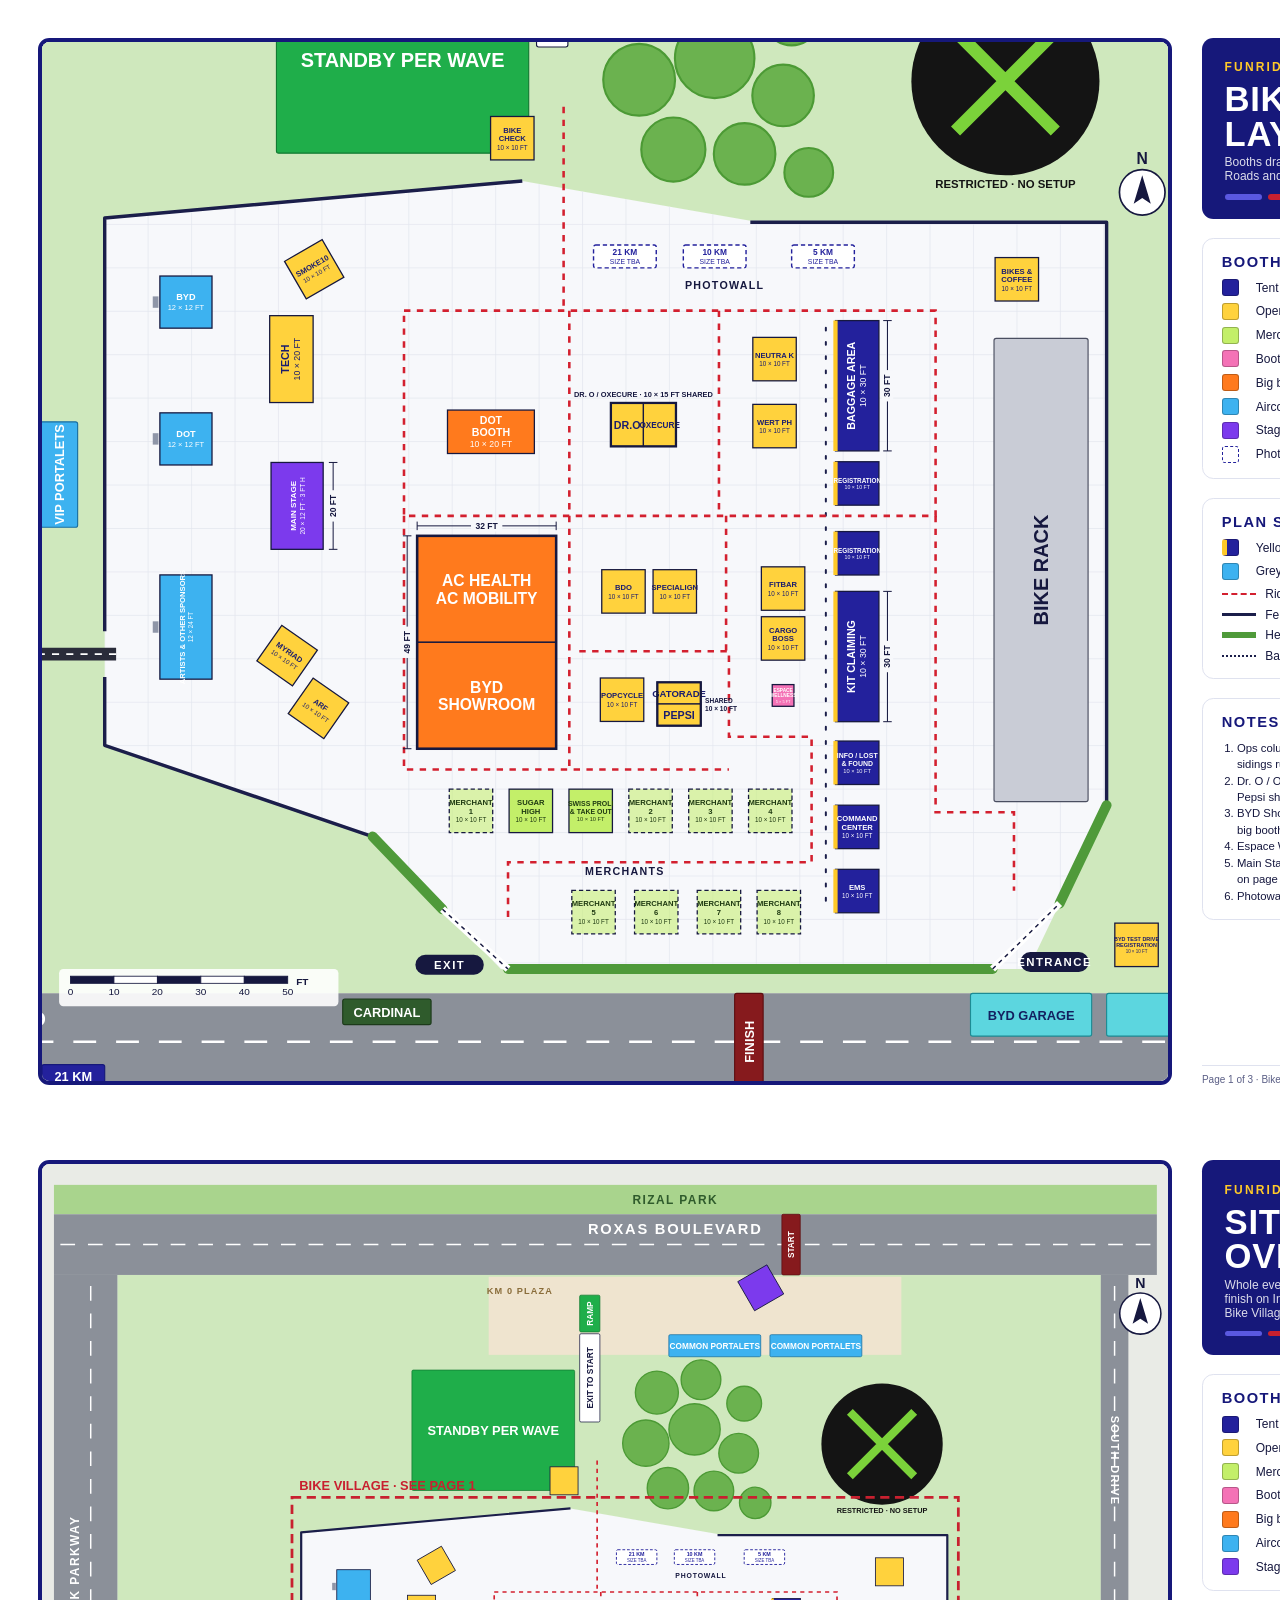
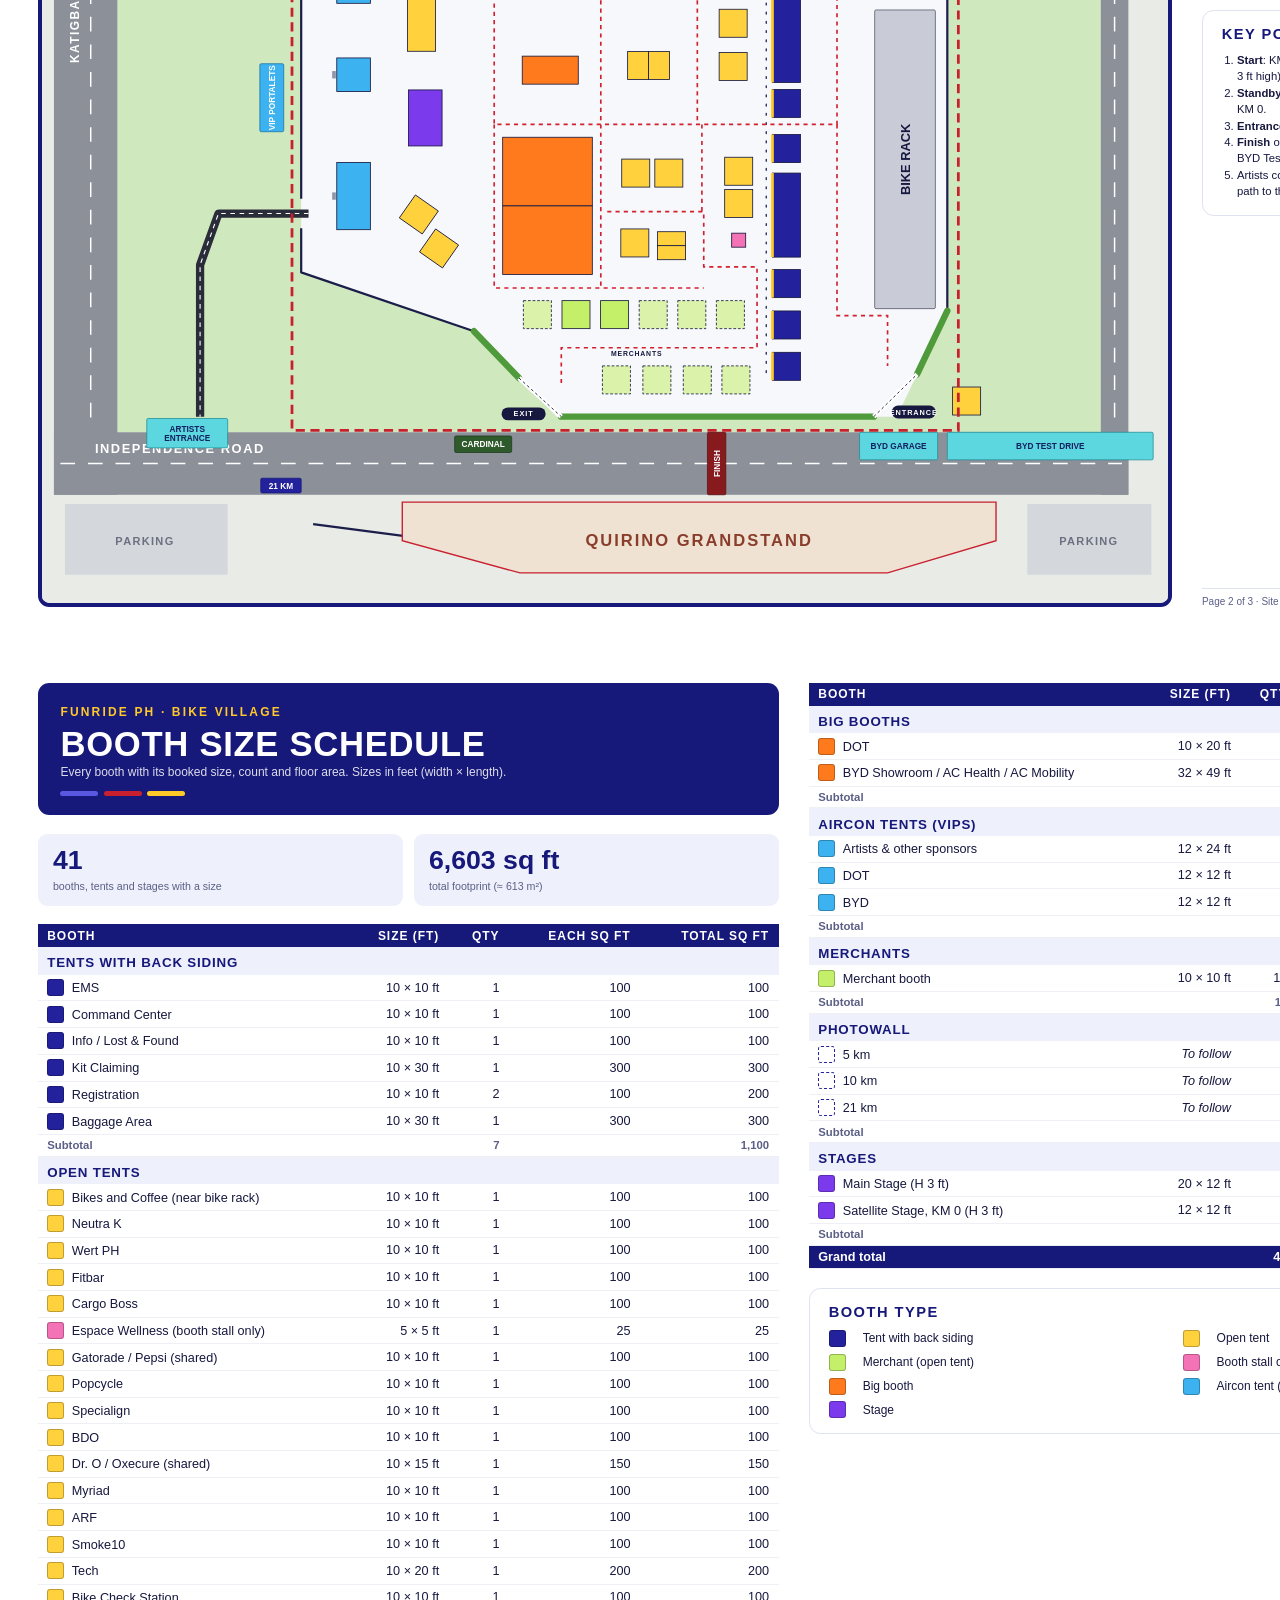
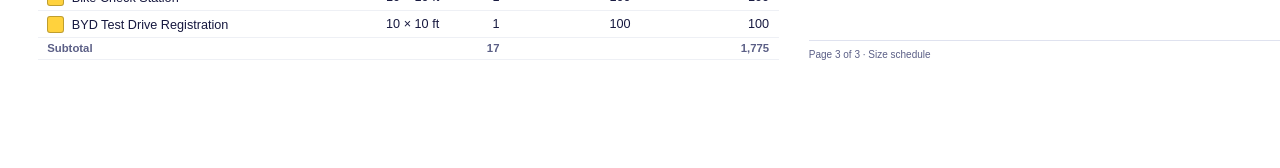
==== tools/layout-plan.html @ 86d76d49 "Bike Village 3D sim and layout plan with booth sizes" ====
<!doctype html><html><head><meta charset="utf-8"><title>FunRide Bike Village · Layout Plan</title>
<style>
@page{size:420mm 297mm;margin:0}
*{box-sizing:border-box}
html,body{margin:0;background:#fff;color:#16183f;font-family:'Segoe UI',Arial,sans-serif;-webkit-print-color-adjust:exact;print-color-adjust:exact}
.page{width:420mm;height:297mm;padding:10mm;display:grid;grid-template-columns:1fr 92mm;gap:8mm;page-break-after:always;overflow:hidden;position:relative}
.page:last-child{page-break-after:auto}
.plan{border:1.2mm solid #16187a;border-radius:3mm;overflow:hidden;background:#e9ebe6;display:flex}
.plan svg{width:100%;height:100%;display:block}
aside{display:flex;flex-direction:column;gap:5mm;min-height:0}
.title{background:#16187a;color:#fff;border-radius:3mm;padding:6mm 6mm 5mm}
.eyebrow{font:700 9pt 'Arial Narrow',sans-serif;letter-spacing:.18em;color:#ffc928;text-transform:uppercase}
h1{margin:2mm 0 1mm;font:700 26pt/1 'Arial Narrow','Bahnschrift',sans-serif;text-transform:uppercase;letter-spacing:.02em}
.title p{margin:0;font-size:9pt;opacity:.85}
.stripe{display:flex;gap:1.5mm;margin-top:3mm}.stripe i{height:1.4mm;width:10mm;border-radius:1mm}
.stripe i:nth-child(1){background:#5a58e0}.stripe i:nth-child(2){background:#c8202f}.stripe i:nth-child(3){background:#ffc928}
.box{border:.4mm solid #dfe2ef;border-radius:3mm;padding:4mm 5mm}
.box h2{margin:0 0 2.5mm;font:700 11pt 'Arial Narrow',sans-serif;letter-spacing:.1em;text-transform:uppercase;color:#16187a}
ul{list-style:none;margin:0;padding:0;display:grid;gap:1.8mm;font-size:9pt}
li{display:flex;align-items:center;gap:2.5mm}
.sw{display:inline-block;width:4.5mm;height:4.5mm;border-radius:.8mm;flex:none;border:.25mm solid rgba(0,0,0,.25);vertical-align:-1mm;margin-right:2mm}
.ln{display:inline-block;width:9mm;flex:none;border-top:.7mm dashed #d3202f}
.notes{font-size:8.5pt;line-height:1.45;margin:0;padding-left:4mm}
.notes li{display:list-item}
.foot{margin-top:auto;font-size:7.5pt;color:#5b5f86;border-top:.3mm solid #dfe2ef;padding-top:2mm;display:flex;justify-content:space-between}
table{width:100%;border-collapse:collapse;font-size:9.5pt}
th,td{padding:1.15mm 2.5mm;text-align:left}
thead th{background:#16187a;color:#fff;font:700 9pt 'Arial Narrow',sans-serif;letter-spacing:.08em;text-transform:uppercase}
tr.grp th{background:#eef0fb;color:#16187a;font:700 10pt 'Arial Narrow',sans-serif;letter-spacing:.06em;text-transform:uppercase;padding-top:2.2mm}
tr.sub td{border-top:.3mm solid #c5c9de;font-weight:600;color:#5b5f86;font-size:8.5pt}
td{border-bottom:.2mm solid #eef0f5}
.n{text-align:right;font-variant-numeric:tabular-nums;white-space:nowrap}
tfoot td{background:#16187a;color:#fff;font-weight:700}
.sched{grid-template-columns:1fr 1fr;align-content:start}
.sched .col{display:flex;flex-direction:column;gap:5mm;min-height:0}
.kpis{display:grid;grid-template-columns:1fr 1fr;gap:3mm}
.kpi{background:#eef0fb;border-radius:2.5mm;padding:3mm 4mm}.kpi b{display:block;font:700 20pt 'Arial Narrow',sans-serif;color:#16187a}.kpi span{font-size:8pt;color:#5b5f86}
</style></head><body>

<section class="page">
  <div class="plan"><svg viewBox="318 296 790 646" xmlns="http://www.w3.org/2000/svg" preserveAspectRatio="xMidYMid meet">
<rect x="-400" y="-400" width="2200" height="1900" fill="#e9ebe6" />
<rect x="93" y="0" width="1200" height="32" fill="#a9d48d" />
<rect x="162" y="98" width="1070" height="824" fill="#cfe8bd" />
<rect x="93" y="32" width="1200" height="66" fill="#8b9099" />
<rect x="93" y="98" width="69" height="892" fill="#8b9099" />
<rect x="1232" y="98" width="30" height="892" fill="#8b9099" />
<rect x="93" y="922" width="1169" height="68" fill="#8b9099" />
<rect x="105" y="1000" width="177" height="77" fill="#d4d8dd" />
<rect x="1152" y="1000" width="135" height="77" fill="#d4d8dd" />
<rect x="566" y="100" width="449" height="85" fill="#efe4cf" />
<line x1="100" y1="65" x2="1290" y2="65" stroke="#ffffff" stroke-width="1.6" stroke-dasharray="16 14"/>
<line x1="133" y1="110" x2="133" y2="915" stroke="#ffffff" stroke-width="1.6" stroke-dasharray="16 14"/>
<line x1="1247" y1="110" x2="1247" y2="915" stroke="#ffffff" stroke-width="1.6" stroke-dasharray="16 14"/>
<line x1="100" y1="956" x2="1255" y2="956" stroke="#ffffff" stroke-width="1.6" stroke-dasharray="16 14"/>
<polygon points="362,378 655,352 815,380 1065,380 1065,790 1010,905 640,905 550,812 362,748" fill="#f7f8fb"/>
<clipPath id="vclip"><polygon points="362,378 655,352 815,380 1065,380 1065,790 1010,905 640,905 550,812 362,748"/></clipPath><g clip-path="url(#vclip)" stroke="#e3e6ef" stroke-width=".5">
<line x1="362" y1="340" x2="362" y2="910"/>
<line x1="392.48" y1="340" x2="392.48" y2="910"/>
<line x1="422.96000000000004" y1="340" x2="422.96000000000004" y2="910"/>
<line x1="453.44000000000005" y1="340" x2="453.44000000000005" y2="910"/>
<line x1="483.9200000000001" y1="340" x2="483.9200000000001" y2="910"/>
<line x1="514.4000000000001" y1="340" x2="514.4000000000001" y2="910"/>
<line x1="544.8800000000001" y1="340" x2="544.8800000000001" y2="910"/>
<line x1="575.3600000000001" y1="340" x2="575.3600000000001" y2="910"/>
<line x1="605.8400000000001" y1="340" x2="605.8400000000001" y2="910"/>
<line x1="636.3200000000002" y1="340" x2="636.3200000000002" y2="910"/>
<line x1="666.8000000000002" y1="340" x2="666.8000000000002" y2="910"/>
<line x1="697.2800000000002" y1="340" x2="697.2800000000002" y2="910"/>
<line x1="727.7600000000002" y1="340" x2="727.7600000000002" y2="910"/>
<line x1="758.2400000000002" y1="340" x2="758.2400000000002" y2="910"/>
<line x1="788.7200000000003" y1="340" x2="788.7200000000003" y2="910"/>
<line x1="819.2000000000003" y1="340" x2="819.2000000000003" y2="910"/>
<line x1="849.6800000000003" y1="340" x2="849.6800000000003" y2="910"/>
<line x1="880.1600000000003" y1="340" x2="880.1600000000003" y2="910"/>
<line x1="910.6400000000003" y1="340" x2="910.6400000000003" y2="910"/>
<line x1="941.1200000000003" y1="340" x2="941.1200000000003" y2="910"/>
<line x1="971.6000000000004" y1="340" x2="971.6000000000004" y2="910"/>
<line x1="1002.0800000000004" y1="340" x2="1002.0800000000004" y2="910"/>
<line x1="1032.5600000000004" y1="340" x2="1032.5600000000004" y2="910"/>
<line x1="1063.0400000000004" y1="340" x2="1063.0400000000004" y2="910"/>
<line x1="355" y1="352" x2="1070" y2="352"/>
<line x1="355" y1="382.48" x2="1070" y2="382.48"/>
<line x1="355" y1="412.96000000000004" x2="1070" y2="412.96000000000004"/>
<line x1="355" y1="443.44000000000005" x2="1070" y2="443.44000000000005"/>
<line x1="355" y1="473.9200000000001" x2="1070" y2="473.9200000000001"/>
<line x1="355" y1="504.4000000000001" x2="1070" y2="504.4000000000001"/>
<line x1="355" y1="534.8800000000001" x2="1070" y2="534.8800000000001"/>
<line x1="355" y1="565.3600000000001" x2="1070" y2="565.3600000000001"/>
<line x1="355" y1="595.8400000000001" x2="1070" y2="595.8400000000001"/>
<line x1="355" y1="626.3200000000002" x2="1070" y2="626.3200000000002"/>
<line x1="355" y1="656.8000000000002" x2="1070" y2="656.8000000000002"/>
<line x1="355" y1="687.2800000000002" x2="1070" y2="687.2800000000002"/>
<line x1="355" y1="717.7600000000002" x2="1070" y2="717.7600000000002"/>
<line x1="355" y1="748.2400000000002" x2="1070" y2="748.2400000000002"/>
<line x1="355" y1="778.7200000000003" x2="1070" y2="778.7200000000003"/>
<line x1="355" y1="809.2000000000003" x2="1070" y2="809.2000000000003"/>
<line x1="355" y1="839.6800000000003" x2="1070" y2="839.6800000000003"/>
<line x1="355" y1="870.1600000000003" x2="1070" y2="870.1600000000003"/>
<line x1="355" y1="900.6400000000003" x2="1070" y2="900.6400000000003"/>
</g>
<polyline points="655,352 362,378 362,668" fill="none" stroke="#1b1e4a" stroke-width="2.4" stroke-linejoin="round"/>
<polyline points="362,700 362,748 550,812" fill="none" stroke="#1b1e4a" stroke-width="2.4" stroke-linejoin="round"/>
<polyline points="815,381 1065,381 1065,790" fill="none" stroke="#1b1e4a" stroke-width="2.4" stroke-linejoin="round"/>
<polyline points="375,1022 628,1055" fill="none" stroke="#1b1e4a" stroke-width="2.4" stroke-linejoin="round"/>
<polyline points="550,812 599,863" fill="none" stroke="#4f9a3a" stroke-width="7" stroke-linecap="round"/>
<polyline points="645,905 985,905" fill="none" stroke="#4f9a3a" stroke-width="7" stroke-linecap="round"/>
<polyline points="1065,790 1032,859" fill="none" stroke="#4f9a3a" stroke-width="7" stroke-linecap="round"/>
<line x1="868" y1="455" x2="868" y2="865" stroke="#1b1e4a" stroke-width="1.4" stroke-dasharray="2 8" stroke-linecap="round"/>
<polyline points="684,300 684,443" fill="none" stroke="#d3202f" stroke-width="1.8" stroke-dasharray="4.5 4.5"/>
<polyline points="572,443 945,443 945,587 572,587 572,443" fill="none" stroke="#d3202f" stroke-width="1.8" stroke-dasharray="4.5 4.5"/>
<polyline points="688,443 688,765" fill="none" stroke="#d3202f" stroke-width="1.8" stroke-dasharray="4.5 4.5"/>
<polyline points="793,443 793,587" fill="none" stroke="#d3202f" stroke-width="1.8" stroke-dasharray="4.5 4.5"/>
<polyline points="572,587 572,765 800,765" fill="none" stroke="#d3202f" stroke-width="1.8" stroke-dasharray="4.5 4.5"/>
<polyline points="798,587 798,682" fill="none" stroke="#d3202f" stroke-width="1.8" stroke-dasharray="4.5 4.5"/>
<polyline points="695,682 800,682 800,742 858,742 858,830 645,830 645,870" fill="none" stroke="#d3202f" stroke-width="1.8" stroke-dasharray="4.5 4.5"/>
<polyline points="945,587 945,795 1000,795 1000,850" fill="none" stroke="#d3202f" stroke-width="1.8" stroke-dasharray="4.5 4.5"/>
<polyline points="370,684 272,684 252,740 252,905" fill="none" stroke="#2a2c3a" stroke-width="9" stroke-linejoin="round"/>
<polyline points="370,684 272,684 252,740 252,905" fill="none" stroke="#fff" stroke-width="1.2" stroke-dasharray="5 5"/>
<polygon points="472,998 1118,998 1118,1040 1000,1075 600,1075 472,1040" fill="#efe2d2" stroke="#c8202f" stroke-width="1.5"/>
<circle cx="749" cy="226" r="23.400000000000002" fill="#6bb24f" stroke="#4c9a35" stroke-width="1.5"/>
<circle cx="797" cy="212" r="21.6" fill="#6bb24f" stroke="#4c9a35" stroke-width="1.5"/>
<circle cx="844" cy="238" r="18.900000000000002" fill="#6bb24f" stroke="#4c9a35" stroke-width="1.5"/>
<circle cx="737" cy="281" r="25.2" fill="#6bb24f" stroke="#4c9a35" stroke-width="1.5"/>
<circle cx="790" cy="266" r="27.900000000000002" fill="#6bb24f" stroke="#4c9a35" stroke-width="1.5"/>
<circle cx="838" cy="292" r="21.6" fill="#6bb24f" stroke="#4c9a35" stroke-width="1.5"/>
<circle cx="761" cy="330" r="22.5" fill="#6bb24f" stroke="#4c9a35" stroke-width="1.5"/>
<circle cx="811" cy="333" r="21.6" fill="#6bb24f" stroke="#4c9a35" stroke-width="1.5"/>
<circle cx="856" cy="346" r="17.1" fill="#6bb24f" stroke="#4c9a35" stroke-width="1.5"/>
<text x="769" y="16"  fill="#2f5b2c" font-family="'Arial Narrow','Bahnschrift',Arial,sans-serif" font-weight="700" font-size="13" letter-spacing="1.56" text-anchor="middle" dominant-baseline="central">RIZAL PARK</text>
<text x="769" y="48"  fill="#ffffff" font-family="'Arial Narrow','Bahnschrift',Arial,sans-serif" font-weight="700" font-size="16" letter-spacing="1.92" text-anchor="middle" dominant-baseline="central">ROXAS BOULEVARD</text>
<text x="116" y="440" transform="rotate(-90 116 440)" fill="#ffffff" font-family="'Arial Narrow','Bahnschrift',Arial,sans-serif" font-weight="700" font-size="13" letter-spacing="1.56" text-anchor="middle" dominant-baseline="central">KATIGBAK PARKWAY</text>
<text x="1247" y="300" transform="rotate(90 1247 300)" fill="#ffffff" font-family="'Arial Narrow','Bahnschrift',Arial,sans-serif" font-weight="700" font-size="12" letter-spacing="1.44" text-anchor="middle" dominant-baseline="central">SOUTH DRIVE</text>
<text x="230" y="940"  fill="#ffffff" font-family="'Arial Narrow','Bahnschrift',Arial,sans-serif" font-weight="700" font-size="14" letter-spacing="1.68" text-anchor="middle" dominant-baseline="central">INDEPENDENCE ROAD</text>
<text x="600" y="115"  fill="#8a6d3b" font-family="'Arial Narrow','Bahnschrift',Arial,sans-serif" font-weight="700" font-size="10" letter-spacing="1.2" text-anchor="middle" dominant-baseline="central">KM 0 PLAZA</text>
<text x="795" y="1040"  fill="#8a3d2b" font-family="'Arial Narrow','Bahnschrift',Arial,sans-serif" font-weight="700" font-size="18" letter-spacing="2.16" text-anchor="middle" dominant-baseline="central">QUIRINO GRANDSTAND</text>
<text x="192" y="1040"  fill="#6b7080" font-family="'Arial Narrow','Bahnschrift',Arial,sans-serif" font-weight="700" font-size="12" letter-spacing="1.44" text-anchor="middle" dominant-baseline="central">PARKING</text>
<text x="1219" y="1040"  fill="#6b7080" font-family="'Arial Narrow','Bahnschrift',Arial,sans-serif" font-weight="700" font-size="12" letter-spacing="1.44" text-anchor="middle" dominant-baseline="central">PARKING</text>
<text x="797" y="425"  fill="#16183f" font-family="'Arial Narrow','Bahnschrift',Arial,sans-serif" font-weight="700" font-size="7.5" letter-spacing="0.8999999999999999" text-anchor="middle" dominant-baseline="central">PHOTOWALL</text>
<text x="727" y="836"  fill="#16183f" font-family="'Arial Narrow','Bahnschrift',Arial,sans-serif" font-weight="700" font-size="7.5" letter-spacing="0.8999999999999999" text-anchor="middle" dominant-baseline="central">MERCHANTS</text>
<g><rect x="482.5" y="201.5" width="177" height="131" rx="1.5" fill="#1fae4a" stroke="#127a32" stroke-width="0.8" /><text fill="#fff" text-anchor="middle" dominant-baseline="central" font-family="'Arial Narrow','Bahnschrift',Arial,sans-serif"><tspan x="571" y="267.00" font-size="14.00" font-weight="700">STANDBY PER WAVE</tspan></text></g>
<g><rect x="665" y="162" width="22" height="96" rx="1.5" fill="#ffffff" stroke="#16183f" stroke-width="0.8" /><text transform="rotate(-90 676 210)" fill="#16183f" text-anchor="middle" dominant-baseline="central" font-family="'Arial Narrow','Bahnschrift',Arial,sans-serif"><tspan x="676" y="210.00" font-size="9.00" font-weight="700">EXIT TO START</tspan></text></g>
<g><rect x="665" y="120" width="22" height="40" rx="1.5" fill="#1fae4a" stroke="#127a32" stroke-width="0.8" /><text transform="rotate(-90 676 140)" fill="#fff" text-anchor="middle" dominant-baseline="central" font-family="'Arial Narrow','Bahnschrift',Arial,sans-serif"><tspan x="676" y="140.00" font-size="9.00" font-weight="700">RAMP</tspan></text></g>
<g><rect x="986" y="462.5" width="66" height="325" rx="1.5" fill="#c9ccd6" stroke="#4a4e60" stroke-width="0.8" /><text transform="rotate(-90 1019 625)" fill="#16183f" text-anchor="middle" dominant-baseline="central" font-family="'Arial Narrow','Bahnschrift',Arial,sans-serif"><tspan x="1019" y="625.00" font-size="14.00" font-weight="700">BIKE RACK</tspan></text></g>
<g><rect x="705" y="397" width="44" height="16" rx="1.5" fill="#ffffff" stroke="#23219c" stroke-width="1" stroke-dasharray="3 2"/><text fill="#23219c" text-anchor="middle" dominant-baseline="central" font-family="'Arial Narrow','Bahnschrift',Arial,sans-serif"><tspan x="727" y="401.72" font-size="5.86" font-weight="700">21 KM</tspan><tspan x="727" y="408.28" font-size="4.80" font-weight="400">SIZE TBA</tspan></text></g>
<g><rect x="768" y="397" width="44" height="16" rx="1.5" fill="#ffffff" stroke="#23219c" stroke-width="1" stroke-dasharray="3 2"/><text fill="#23219c" text-anchor="middle" dominant-baseline="central" font-family="'Arial Narrow','Bahnschrift',Arial,sans-serif"><tspan x="790" y="401.72" font-size="5.86" font-weight="700">10 KM</tspan><tspan x="790" y="408.28" font-size="4.80" font-weight="400">SIZE TBA</tspan></text></g>
<g><rect x="844" y="397" width="44" height="16" rx="1.5" fill="#ffffff" stroke="#23219c" stroke-width="1" stroke-dasharray="3 2"/><text fill="#23219c" text-anchor="middle" dominant-baseline="central" font-family="'Arial Narrow','Bahnschrift',Arial,sans-serif"><tspan x="866" y="401.72" font-size="5.86" font-weight="700">5 KM</tspan><tspan x="866" y="408.28" font-size="4.80" font-weight="400">SIZE TBA</tspan></text></g>
<g><rect x="317" y="521" width="26" height="74" rx="1.5" fill="#3db2f0" stroke="#1b6fa0" stroke-width="0.8" /><text transform="rotate(-90 330 558)" fill="#fff" text-anchor="middle" dominant-baseline="central" font-family="'Arial Narrow','Bahnschrift',Arial,sans-serif"><tspan x="330" y="558.00" font-size="9.00" font-weight="700">VIP PORTALETS</tspan></text></g>
<g><rect x="762" y="163" width="100" height="24" rx="1.5" fill="#3db2f0" stroke="#1b6fa0" stroke-width="0.8" /><text fill="#fff" text-anchor="middle" dominant-baseline="central" font-family="'Arial Narrow','Bahnschrift',Arial,sans-serif"><tspan x="812" y="175.00" font-size="9.00" font-weight="700">COMMON PORTALETS</tspan></text></g>
<g><rect x="872" y="163" width="100" height="24" rx="1.5" fill="#3db2f0" stroke="#1b6fa0" stroke-width="0.8" /><text fill="#fff" text-anchor="middle" dominant-baseline="central" font-family="'Arial Narrow','Bahnschrift',Arial,sans-serif"><tspan x="922" y="175.00" font-size="9.00" font-weight="700">COMMON PORTALETS</tspan></text></g>
<g><rect x="1065" y="922" width="224" height="30" rx="1.5" fill="#5cd6df" stroke="#1d8b94" stroke-width="0.8" /><text fill="#132060" text-anchor="middle" dominant-baseline="central" font-family="'Arial Narrow','Bahnschrift',Arial,sans-serif"><tspan x="1177" y="937.00" font-size="9.00" font-weight="700">BYD TEST DRIVE</tspan></text></g>
<g><rect x="969.5" y="922" width="85" height="30" rx="1.5" fill="#5cd6df" stroke="#1d8b94" stroke-width="0.8" /><text fill="#132060" text-anchor="middle" dominant-baseline="central" font-family="'Arial Narrow','Bahnschrift',Arial,sans-serif"><tspan x="1012" y="937.00" font-size="9.00" font-weight="700">BYD GARAGE</tspan></text></g>
<g><rect x="194" y="907" width="88" height="32" rx="1.5" fill="#5cd6df" stroke="#1d8b94" stroke-width="0.8" /><text fill="#132060" text-anchor="middle" dominant-baseline="central" font-family="'Arial Narrow','Bahnschrift',Arial,sans-serif"><tspan x="238" y="917.96" font-size="9.00" font-weight="700">ARTISTS</tspan><tspan x="238" y="928.04" font-size="9.00" font-weight="700">ENTRANCE</tspan></text></g>
<g><rect x="529" y="926" width="62" height="18" rx="1.5" fill="#2f5b2c" stroke="#1c3a1a" stroke-width="0.8" /><text fill="#fff" text-anchor="middle" dominant-baseline="central" font-family="'Arial Narrow','Bahnschrift',Arial,sans-serif"><tspan x="560" y="935.00" font-size="9.00" font-weight="700">CARDINAL</tspan></text></g>
<g><rect x="318" y="972" width="44" height="16" rx="1.5" fill="#23219c" stroke="#16187a" stroke-width="0.8" /><text fill="#fff" text-anchor="middle" dominant-baseline="central" font-family="'Arial Narrow','Bahnschrift',Arial,sans-serif"><tspan x="340" y="980.00" font-size="9.00" font-weight="700">21 KM</tspan></text></g>
<g><rect x="885" y="32" width="20" height="66" rx="1.5" fill="#861a1d" stroke="#5c0f12" stroke-width="0.8" /><text transform="rotate(-90 895 65)" fill="#fff" text-anchor="middle" dominant-baseline="central" font-family="'Arial Narrow','Bahnschrift',Arial,sans-serif"><tspan x="895" y="65.00" font-size="9.00" font-weight="700">START</tspan></text></g>
<g><rect x="804" y="922" width="20" height="68" rx="1.5" fill="#861a1d" stroke="#5c0f12" stroke-width="0.8" /><text transform="rotate(-90 814 956)" fill="#fff" text-anchor="middle" dominant-baseline="central" font-family="'Arial Narrow','Bahnschrift',Arial,sans-serif"><tspan x="814" y="956.00" font-size="9.00" font-weight="700">FINISH</tspan></text></g>
<circle cx="994" cy="282" r="66" fill="#141414"/><path d="M959 247L1029 317M1029 247L959 317" stroke="#7bd23a" stroke-width="9"/>
<text x="994" y="357" text-anchor="middle" font-family="'Arial Narrow','Bahnschrift',Arial,sans-serif" font-weight="700" font-size="8" fill="#141414">RESTRICTED · NO SETUP</text>
<line x1="985" y1="905" x2="1032" y2="859" stroke="#ffffff" stroke-width="5"/><line x1="985" y1="905" x2="1032" y2="859" stroke="#16183f" stroke-width="1" stroke-dasharray="3 3"/>
<g transform="translate(1028.5 900)"><rect x="-24" y="-7" width="48" height="14" rx="7" fill="#16183f"/><text text-anchor="middle" dominant-baseline="central" font-family="'Arial Narrow','Bahnschrift',Arial,sans-serif" font-weight="700" font-size="8" fill="#fff" letter-spacing="1">ENTRANCE</text></g>
<line x1="599" y1="863" x2="645" y2="905" stroke="#ffffff" stroke-width="5"/><line x1="599" y1="863" x2="645" y2="905" stroke="#16183f" stroke-width="1" stroke-dasharray="3 3"/>
<g transform="translate(604 902)"><rect x="-24" y="-7" width="48" height="14" rx="7" fill="#16183f"/><text text-anchor="middle" dominant-baseline="central" font-family="'Arial Narrow','Bahnschrift',Arial,sans-serif" font-weight="700" font-size="8" fill="#fff" letter-spacing="1">EXIT</text></g>
<g><rect x="478.712" y="549.52" width="36.576" height="60.96" fill="#7c3aed" stroke="#16183f" stroke-width=".9"/><text transform="rotate(-90 497 580)" fill="#ffffff" text-anchor="middle" dominant-baseline="central" font-family="'Arial Narrow','Bahnschrift',Arial,sans-serif"><tspan x="497" y="576.84" font-size="5.65" font-weight="700">MAIN STAGE</tspan><tspan x="497" y="583.16" font-size="4.63" font-weight="400">20 × 12 FT · 3 FT H</tspan></text></g>
<g transform="rotate(-30 862 112)"><rect x="843.712" y="93.712" width="36.576" height="36.576" fill="#7c3aed" stroke="#16183f" stroke-width=".9"/><text fill="#ffffff" text-anchor="middle" dominant-baseline="central" font-family="'Arial Narrow','Bahnschrift',Arial,sans-serif"><tspan x="862" y="108.21" font-size="3.39" font-weight="700">SATELLITE</tspan><tspan x="862" y="112.00" font-size="3.39" font-weight="700">STAGE</tspan><tspan x="862" y="115.79" font-size="2.78" font-weight="400">12 × 12 FT · 3 FT H</tspan></text></g>
<g><rect x="477.76" y="446.52" width="30.48" height="60.96" fill="#ffd23d" stroke="#16183f" stroke-width=".9"/><text transform="rotate(-90 493 477)" fill="#1b1d6e" text-anchor="middle" dominant-baseline="central" font-family="'Arial Narrow','Bahnschrift',Arial,sans-serif"><tspan x="493" y="472.80" font-size="7.50" font-weight="700">TECH</tspan><tspan x="493" y="481.20" font-size="6.15" font-weight="400">10 × 20 FT</tspan></text></g>
<g transform="rotate(-30 509 414)"><rect x="493.76" y="398.76" width="30.48" height="30.48" fill="#ffd23d" stroke="#16183f" stroke-width=".9"/><text fill="#1b1d6e" text-anchor="middle" dominant-baseline="central" font-family="'Arial Narrow','Bahnschrift',Arial,sans-serif"><tspan x="509" y="411.00" font-size="5.36" font-weight="700">SMOKE10</tspan><tspan x="509" y="417.00" font-size="4.40" font-weight="400">10 × 10 FT</tspan></text></g>
<g><rect x="717.1700000000001" y="507.76" width="22.86" height="30.48" fill="#ffd23d" stroke="#16183f" stroke-width=".9"/><text fill="#1b1d6e" text-anchor="middle" dominant-baseline="central" font-family="'Arial Narrow','Bahnschrift',Arial,sans-serif"><tspan x="728.6" y="523.00" font-size="7.50" font-weight="700">DR.O</tspan></text></g>
<g><rect x="739.97" y="507.76" width="22.86" height="30.48" fill="#ffd23d" stroke="#16183f" stroke-width=".9"/><text fill="#1b1d6e" text-anchor="middle" dominant-baseline="central" font-family="'Arial Narrow','Bahnschrift',Arial,sans-serif"><tspan x="751.4" y="523.00" font-size="5.75" font-weight="700">OXECURE</tspan></text></g>
<g><rect x="816.76" y="461.76" width="30.48" height="30.48" fill="#ffd23d" stroke="#16183f" stroke-width=".9"/><text fill="#1b1d6e" text-anchor="middle" dominant-baseline="central" font-family="'Arial Narrow','Bahnschrift',Arial,sans-serif"><tspan x="832" y="474.00" font-size="5.36" font-weight="700">NEUTRA K</tspan><tspan x="832" y="480.00" font-size="4.40" font-weight="400">10 × 10 FT</tspan></text></g>
<g><rect x="816.76" y="508.76" width="30.48" height="30.48" fill="#ffd23d" stroke="#16183f" stroke-width=".9"/><text fill="#1b1d6e" text-anchor="middle" dominant-baseline="central" font-family="'Arial Narrow','Bahnschrift',Arial,sans-serif"><tspan x="832" y="521.00" font-size="5.36" font-weight="700">WERT PH</tspan><tspan x="832" y="527.00" font-size="4.40" font-weight="400">10 × 10 FT</tspan></text></g>
<g><rect x="710.76" y="624.76" width="30.48" height="30.48" fill="#ffd23d" stroke="#16183f" stroke-width=".9"/><text fill="#1b1d6e" text-anchor="middle" dominant-baseline="central" font-family="'Arial Narrow','Bahnschrift',Arial,sans-serif"><tspan x="726" y="637.00" font-size="5.36" font-weight="700">BDO</tspan><tspan x="726" y="643.00" font-size="4.40" font-weight="400">10 × 10 FT</tspan></text></g>
<g><rect x="746.76" y="624.76" width="30.48" height="30.48" fill="#ffd23d" stroke="#16183f" stroke-width=".9"/><text fill="#1b1d6e" text-anchor="middle" dominant-baseline="central" font-family="'Arial Narrow','Bahnschrift',Arial,sans-serif"><tspan x="762" y="637.00" font-size="5.36" font-weight="700">SPECIALIGN</tspan><tspan x="762" y="643.00" font-size="4.40" font-weight="400">10 × 10 FT</tspan></text></g>
<g><rect x="822.76" y="622.76" width="30.48" height="30.48" fill="#ffd23d" stroke="#16183f" stroke-width=".9"/><text fill="#1b1d6e" text-anchor="middle" dominant-baseline="central" font-family="'Arial Narrow','Bahnschrift',Arial,sans-serif"><tspan x="838" y="635.00" font-size="5.36" font-weight="700">FITBAR</tspan><tspan x="838" y="641.00" font-size="4.40" font-weight="400">10 × 10 FT</tspan></text></g>
<g><rect x="822.76" y="657.76" width="30.48" height="30.48" fill="#ffd23d" stroke="#16183f" stroke-width=".9"/><text fill="#1b1d6e" text-anchor="middle" dominant-baseline="central" font-family="'Arial Narrow','Bahnschrift',Arial,sans-serif"><tspan x="838" y="666.99" font-size="5.36" font-weight="700">CARGO</tspan><tspan x="838" y="673.00" font-size="5.36" font-weight="700">BOSS</tspan><tspan x="838" y="679.01" font-size="4.40" font-weight="400">10 × 10 FT</tspan></text></g>
<g><rect x="709.76" y="700.76" width="30.48" height="30.48" fill="#ffd23d" stroke="#16183f" stroke-width=".9"/><text fill="#1b1d6e" text-anchor="middle" dominant-baseline="central" font-family="'Arial Narrow','Bahnschrift',Arial,sans-serif"><tspan x="725" y="713.00" font-size="5.36" font-weight="700">POPCYCLE</tspan><tspan x="725" y="719.00" font-size="4.40" font-weight="400">10 × 10 FT</tspan></text></g>
<g><rect x="749.76" y="703.78" width="30.48" height="15.24" fill="#ffd23d" stroke="#16183f" stroke-width=".9"/><text fill="#1b1d6e" text-anchor="middle" dominant-baseline="central" font-family="'Arial Narrow','Bahnschrift',Arial,sans-serif"><tspan x="765" y="711.40" font-size="6.71" font-weight="700">GATORADE</tspan></text></g>
<g><rect x="749.76" y="718.98" width="30.48" height="15.24" fill="#ffd23d" stroke="#16183f" stroke-width=".9"/><text fill="#1b1d6e" text-anchor="middle" dominant-baseline="central" font-family="'Arial Narrow','Bahnschrift',Arial,sans-serif"><tspan x="765" y="726.60" font-size="7.50" font-weight="700">PEPSI</tspan></text></g>
<g><rect x="830.38" y="705.38" width="15.24" height="15.24" fill="#f472b6" stroke="#16183f" stroke-width=".9"/><text fill="#ffffff" text-anchor="middle" dominant-baseline="central" font-family="'Arial Narrow','Bahnschrift',Arial,sans-serif"><tspan x="838" y="709.24" font-size="3.35" font-weight="700">ESPACE</tspan><tspan x="838" y="713.00" font-size="3.35" font-weight="700">WELLNESS</tspan><tspan x="838" y="716.76" font-size="2.75" font-weight="400">5 × 5 FT</tspan></text></g>
<g><rect x="400.712" y="418.712" width="36.576" height="36.576" fill="#3db2f0" stroke="#16183f" stroke-width=".9"/><rect x="395.712" y="433" width="4" height="8" fill="#8f96a8"/><text fill="#ffffff" text-anchor="middle" dominant-baseline="central" font-family="'Arial Narrow','Bahnschrift',Arial,sans-serif"><tspan x="419" y="433.40" font-size="6.44" font-weight="700">BYD</tspan><tspan x="419" y="440.60" font-size="5.28" font-weight="400">12 × 12 FT</tspan></text></g>
<g><rect x="400.712" y="514.712" width="36.576" height="36.576" fill="#3db2f0" stroke="#16183f" stroke-width=".9"/><rect x="395.712" y="529" width="4" height="8" fill="#8f96a8"/><text fill="#ffffff" text-anchor="middle" dominant-baseline="central" font-family="'Arial Narrow','Bahnschrift',Arial,sans-serif"><tspan x="419" y="529.40" font-size="6.44" font-weight="700">DOT</tspan><tspan x="419" y="536.60" font-size="5.28" font-weight="400">12 × 12 FT</tspan></text></g>
<g><rect x="400.712" y="628.424" width="36.576" height="73.152" fill="#3db2f0" stroke="#16183f" stroke-width=".9"/><rect x="395.712" y="661" width="4" height="8" fill="#8f96a8"/><text transform="rotate(-90 419 665)" fill="#ffffff" text-anchor="middle" dominant-baseline="central" font-family="'Arial Narrow','Bahnschrift',Arial,sans-serif"><tspan x="419" y="662.00" font-size="5.36" font-weight="700">ARTISTS &amp; OTHER SPONSORS</tspan><tspan x="419" y="668.00" font-size="4.40" font-weight="400">12 × 24 FT</tspan></text></g>
<g><rect x="602.52" y="512.76" width="60.96" height="30.48" fill="#ff7a1d" stroke="#16183f" stroke-width=".9"/><text fill="#ffffff" text-anchor="middle" dominant-baseline="central" font-family="'Arial Narrow','Bahnschrift',Arial,sans-serif"><tspan x="633" y="519.67" font-size="7.44" font-weight="700">DOT</tspan><tspan x="633" y="528.00" font-size="7.44" font-weight="700">BOOTH</tspan><tspan x="633" y="536.33" font-size="6.10" font-weight="400">10 × 20 FT</tspan></text></g>
<g><rect x="581.232" y="601.0120000000001" width="97.536" height="74.676" fill="#ff7a1d" stroke="#16183f" stroke-width=".9"/><text fill="#ffffff" text-anchor="middle" dominant-baseline="central" font-family="'Arial Narrow','Bahnschrift',Arial,sans-serif"><tspan x="630" y="632.19" font-size="11.00" font-weight="700">AC HEALTH</tspan><tspan x="630" y="644.51" font-size="11.00" font-weight="700">AC MOBILITY</tspan></text></g>
<g><rect x="581.232" y="675.712" width="97.536" height="74.676" fill="#ff7a1d" stroke="#16183f" stroke-width=".9"/><text fill="#ffffff" text-anchor="middle" dominant-baseline="central" font-family="'Arial Narrow','Bahnschrift',Arial,sans-serif"><tspan x="630" y="706.89" font-size="11.00" font-weight="700">BYD</tspan><tspan x="630" y="719.21" font-size="11.00" font-weight="700">SHOWROOM</tspan></text></g>
<g><rect x="1070.76" y="872.76" width="30.48" height="30.48" fill="#ffd23d" stroke="#16183f" stroke-width=".9"/><text fill="#1b1d6e" text-anchor="middle" dominant-baseline="central" font-family="'Arial Narrow','Bahnschrift',Arial,sans-serif"><tspan x="1086" y="883.71" font-size="3.83" font-weight="700">BYD TEST DRIVE</tspan><tspan x="1086" y="888.00" font-size="3.83" font-weight="700">REGISTRATION</tspan><tspan x="1086" y="892.29" font-size="3.14" font-weight="400">10 × 10 FT</tspan></text></g>
<g><rect x="874.76" y="449.98" width="30.48" height="91.44" fill="#23219c" stroke="#16183f" stroke-width=".9"/><line x1="874.76" y1="449.98" x2="874.76" y2="541.4200000000001" stroke="#ffc928" stroke-width="3"/><text transform="rotate(-90 890 495.7)" fill="#ffffff" text-anchor="middle" dominant-baseline="central" font-family="'Arial Narrow','Bahnschrift',Arial,sans-serif"><tspan x="890" y="491.50" font-size="7.50" font-weight="700">BAGGAGE AREA</tspan><tspan x="890" y="499.90" font-size="6.15" font-weight="400">10 × 30 FT</tspan></text></g>
<g><rect x="874.76" y="549.01" width="30.48" height="30.48" fill="#23219c" stroke="#16183f" stroke-width=".9"/><line x1="874.76" y1="549.01" x2="874.76" y2="579.49" stroke="#ffc928" stroke-width="3"/><text fill="#ffffff" text-anchor="middle" dominant-baseline="central" font-family="'Arial Narrow','Bahnschrift',Arial,sans-serif"><tspan x="890" y="561.75" font-size="4.47" font-weight="700">REGISTRATION</tspan><tspan x="890" y="566.75" font-size="3.67" font-weight="400">10 × 10 FT</tspan></text></g>
<g><rect x="874.76" y="598.01" width="30.48" height="30.48" fill="#23219c" stroke="#16183f" stroke-width=".9"/><line x1="874.76" y1="598.01" x2="874.76" y2="628.49" stroke="#ffc928" stroke-width="3"/><text fill="#ffffff" text-anchor="middle" dominant-baseline="central" font-family="'Arial Narrow','Bahnschrift',Arial,sans-serif"><tspan x="890" y="610.75" font-size="4.47" font-weight="700">REGISTRATION</tspan><tspan x="890" y="615.75" font-size="3.67" font-weight="400">10 × 10 FT</tspan></text></g>
<g><rect x="874.76" y="639.98" width="30.48" height="91.44" fill="#23219c" stroke="#16183f" stroke-width=".9"/><line x1="874.76" y1="639.98" x2="874.76" y2="731.4200000000001" stroke="#ffc928" stroke-width="3"/><text transform="rotate(-90 890 685.7)" fill="#ffffff" text-anchor="middle" dominant-baseline="central" font-family="'Arial Narrow','Bahnschrift',Arial,sans-serif"><tspan x="890" y="681.50" font-size="7.50" font-weight="700">KIT CLAIMING</tspan><tspan x="890" y="689.90" font-size="6.15" font-weight="400">10 × 30 FT</tspan></text></g>
<g><rect x="874.76" y="745.01" width="30.48" height="30.48" fill="#23219c" stroke="#16183f" stroke-width=".9"/><line x1="874.76" y1="745.01" x2="874.76" y2="775.49" stroke="#ffc928" stroke-width="3"/><text fill="#ffffff" text-anchor="middle" dominant-baseline="central" font-family="'Arial Narrow','Bahnschrift',Arial,sans-serif"><tspan x="890" y="754.79" font-size="4.88" font-weight="700">INFO / LOST</tspan><tspan x="890" y="760.25" font-size="4.88" font-weight="700">&amp; FOUND</tspan><tspan x="890" y="765.71" font-size="4.00" font-weight="400">10 × 10 FT</tspan></text></g>
<g><rect x="874.76" y="790.01" width="30.48" height="30.48" fill="#23219c" stroke="#16183f" stroke-width=".9"/><line x1="874.76" y1="790.01" x2="874.76" y2="820.49" stroke="#ffc928" stroke-width="3"/><text fill="#ffffff" text-anchor="middle" dominant-baseline="central" font-family="'Arial Narrow','Bahnschrift',Arial,sans-serif"><tspan x="890" y="799.24" font-size="5.36" font-weight="700">COMMAND</tspan><tspan x="890" y="805.25" font-size="5.36" font-weight="700">CENTER</tspan><tspan x="890" y="811.26" font-size="4.40" font-weight="400">10 × 10 FT</tspan></text></g>
<g><rect x="874.76" y="835.01" width="30.48" height="30.48" fill="#23219c" stroke="#16183f" stroke-width=".9"/><line x1="874.76" y1="835.01" x2="874.76" y2="865.49" stroke="#ffc928" stroke-width="3"/><text fill="#ffffff" text-anchor="middle" dominant-baseline="central" font-family="'Arial Narrow','Bahnschrift',Arial,sans-serif"><tspan x="890" y="847.25" font-size="5.36" font-weight="700">EMS</tspan><tspan x="890" y="853.25" font-size="4.40" font-weight="400">10 × 10 FT</tspan></text></g>
<g><rect x="632.76" y="306.76" width="30.48" height="30.48" fill="#ffd23d" stroke="#16183f" stroke-width=".9"/><text fill="#1b1d6e" text-anchor="middle" dominant-baseline="central" font-family="'Arial Narrow','Bahnschrift',Arial,sans-serif"><tspan x="648" y="315.99" font-size="5.36" font-weight="700">BIKE</tspan><tspan x="648" y="322.00" font-size="5.36" font-weight="700">CHECK</tspan><tspan x="648" y="328.01" font-size="4.40" font-weight="400">10 × 10 FT</tspan></text></g>
<g><rect x="986.76" y="405.76" width="30.48" height="30.48" fill="#ffd23d" stroke="#16183f" stroke-width=".9"/><text fill="#1b1d6e" text-anchor="middle" dominant-baseline="central" font-family="'Arial Narrow','Bahnschrift',Arial,sans-serif"><tspan x="1002" y="414.99" font-size="5.36" font-weight="700">BIKES &amp;</tspan><tspan x="1002" y="421.00" font-size="5.36" font-weight="700">COFFEE</tspan><tspan x="1002" y="427.01" font-size="4.40" font-weight="400">10 × 10 FT</tspan></text></g>
<g transform="rotate(35 490 685)"><rect x="474.76" y="669.76" width="30.48" height="30.48" fill="#ffd23d" stroke="#16183f" stroke-width=".9"/><text fill="#1b1d6e" text-anchor="middle" dominant-baseline="central" font-family="'Arial Narrow','Bahnschrift',Arial,sans-serif"><tspan x="490" y="682.00" font-size="5.36" font-weight="700">MYRIAD</tspan><tspan x="490" y="688.00" font-size="4.40" font-weight="400">10 × 10 FT</tspan></text></g>
<g transform="rotate(35 512 722)"><rect x="496.76" y="706.76" width="30.48" height="30.48" fill="#ffd23d" stroke="#16183f" stroke-width=".9"/><text fill="#1b1d6e" text-anchor="middle" dominant-baseline="central" font-family="'Arial Narrow','Bahnschrift',Arial,sans-serif"><tspan x="512" y="719.00" font-size="5.36" font-weight="700">ARF</tspan><tspan x="512" y="725.00" font-size="4.40" font-weight="400">10 × 10 FT</tspan></text></g>
<g><rect x="603.76" y="778.76" width="30.48" height="30.48" fill="#c3ef69" stroke="#16183f" stroke-width=".9" fill-opacity=".55" stroke-dasharray="3 2"/><text fill="#1f3a12" text-anchor="middle" dominant-baseline="central" font-family="'Arial Narrow','Bahnschrift',Arial,sans-serif"><tspan x="619" y="787.99" font-size="5.36" font-weight="700">MERCHANT</tspan><tspan x="619" y="794.00" font-size="5.36" font-weight="700">1</tspan><tspan x="619" y="800.01" font-size="4.40" font-weight="400">10 × 10 FT</tspan></text></g>
<g><rect x="645.76" y="778.76" width="30.48" height="30.48" fill="#c3ef69" stroke="#16183f" stroke-width=".9"/><text fill="#1f3a12" text-anchor="middle" dominant-baseline="central" font-family="'Arial Narrow','Bahnschrift',Arial,sans-serif"><tspan x="661" y="787.99" font-size="5.36" font-weight="700">SUGAR</tspan><tspan x="661" y="794.00" font-size="5.36" font-weight="700">HIGH</tspan><tspan x="661" y="800.01" font-size="4.40" font-weight="400">10 × 10 FT</tspan></text></g>
<g><rect x="687.76" y="778.76" width="30.48" height="30.48" fill="#c3ef69" stroke="#16183f" stroke-width=".9"/><text fill="#1f3a12" text-anchor="middle" dominant-baseline="central" font-family="'Arial Narrow','Bahnschrift',Arial,sans-serif"><tspan x="703" y="788.54" font-size="4.88" font-weight="700">SWISS PROLI</tspan><tspan x="703" y="794.00" font-size="4.88" font-weight="700">&amp; TAKE OUT</tspan><tspan x="703" y="799.46" font-size="4.00" font-weight="400">10 × 10 FT</tspan></text></g>
<g><rect x="729.76" y="778.76" width="30.48" height="30.48" fill="#c3ef69" stroke="#16183f" stroke-width=".9" fill-opacity=".55" stroke-dasharray="3 2"/><text fill="#1f3a12" text-anchor="middle" dominant-baseline="central" font-family="'Arial Narrow','Bahnschrift',Arial,sans-serif"><tspan x="745" y="787.99" font-size="5.36" font-weight="700">MERCHANT</tspan><tspan x="745" y="794.00" font-size="5.36" font-weight="700">2</tspan><tspan x="745" y="800.01" font-size="4.40" font-weight="400">10 × 10 FT</tspan></text></g>
<g><rect x="771.76" y="778.76" width="30.48" height="30.48" fill="#c3ef69" stroke="#16183f" stroke-width=".9" fill-opacity=".55" stroke-dasharray="3 2"/><text fill="#1f3a12" text-anchor="middle" dominant-baseline="central" font-family="'Arial Narrow','Bahnschrift',Arial,sans-serif"><tspan x="787" y="787.99" font-size="5.36" font-weight="700">MERCHANT</tspan><tspan x="787" y="794.00" font-size="5.36" font-weight="700">3</tspan><tspan x="787" y="800.01" font-size="4.40" font-weight="400">10 × 10 FT</tspan></text></g>
<g><rect x="813.76" y="778.76" width="30.48" height="30.48" fill="#c3ef69" stroke="#16183f" stroke-width=".9" fill-opacity=".55" stroke-dasharray="3 2"/><text fill="#1f3a12" text-anchor="middle" dominant-baseline="central" font-family="'Arial Narrow','Bahnschrift',Arial,sans-serif"><tspan x="829" y="787.99" font-size="5.36" font-weight="700">MERCHANT</tspan><tspan x="829" y="794.00" font-size="5.36" font-weight="700">4</tspan><tspan x="829" y="800.01" font-size="4.40" font-weight="400">10 × 10 FT</tspan></text></g>
<g><rect x="689.76" y="849.76" width="30.48" height="30.48" fill="#c3ef69" stroke="#16183f" stroke-width=".9" fill-opacity=".55" stroke-dasharray="3 2"/><text fill="#1f3a12" text-anchor="middle" dominant-baseline="central" font-family="'Arial Narrow','Bahnschrift',Arial,sans-serif"><tspan x="705" y="858.99" font-size="5.36" font-weight="700">MERCHANT</tspan><tspan x="705" y="865.00" font-size="5.36" font-weight="700">5</tspan><tspan x="705" y="871.01" font-size="4.40" font-weight="400">10 × 10 FT</tspan></text></g>
<g><rect x="733.76" y="849.76" width="30.48" height="30.48" fill="#c3ef69" stroke="#16183f" stroke-width=".9" fill-opacity=".55" stroke-dasharray="3 2"/><text fill="#1f3a12" text-anchor="middle" dominant-baseline="central" font-family="'Arial Narrow','Bahnschrift',Arial,sans-serif"><tspan x="749" y="858.99" font-size="5.36" font-weight="700">MERCHANT</tspan><tspan x="749" y="865.00" font-size="5.36" font-weight="700">6</tspan><tspan x="749" y="871.01" font-size="4.40" font-weight="400">10 × 10 FT</tspan></text></g>
<g><rect x="777.76" y="849.76" width="30.48" height="30.48" fill="#c3ef69" stroke="#16183f" stroke-width=".9" fill-opacity=".55" stroke-dasharray="3 2"/><text fill="#1f3a12" text-anchor="middle" dominant-baseline="central" font-family="'Arial Narrow','Bahnschrift',Arial,sans-serif"><tspan x="793" y="858.99" font-size="5.36" font-weight="700">MERCHANT</tspan><tspan x="793" y="865.00" font-size="5.36" font-weight="700">7</tspan><tspan x="793" y="871.01" font-size="4.40" font-weight="400">10 × 10 FT</tspan></text></g>
<g><rect x="819.76" y="849.76" width="30.48" height="30.48" fill="#c3ef69" stroke="#16183f" stroke-width=".9" fill-opacity=".55" stroke-dasharray="3 2"/><text fill="#1f3a12" text-anchor="middle" dominant-baseline="central" font-family="'Arial Narrow','Bahnschrift',Arial,sans-serif"><tspan x="835" y="858.99" font-size="5.36" font-weight="700">MERCHANT</tspan><tspan x="835" y="865.00" font-size="5.36" font-weight="700">8</tspan><tspan x="835" y="871.01" font-size="4.40" font-weight="400">10 × 10 FT</tspan></text></g>
<rect x="717.1700000000001" y="507.76" width="45.659999999999854" height="30.480000000000018" fill="none" stroke="#16183f" stroke-width="1.6"/>
<text x="740" y="503.76" text-anchor="middle" font-family="'Arial Narrow','Bahnschrift',Arial,sans-serif" font-weight="700" font-size="5.2" fill="#16183f">DR. O / OXECURE · 10 × 15 FT SHARED</text>
<rect x="749.76" y="703.78" width="30.480000000000018" height="30.440000000000055" fill="none" stroke="#16183f" stroke-width="1.6"/>
<text x="783.24" y="719" text-anchor="start" dominant-baseline="central" font-family="'Arial Narrow','Bahnschrift',Arial,sans-serif" font-weight="700" font-size="4.6" fill="#16183f"><tspan x="783.24" dy="-3">SHARED</tspan><tspan x="783.24" dy="5.6">10 × 10 FT</tspan></text>
<rect x="581.232" y="601.0120000000001" width="97.53600000000006" height="149.37599999999986" fill="none" stroke="#16183f" stroke-width="1.8"/>
<g stroke="#16183f" stroke-width=".7" fill="#16183f"><line x1="581.232" y1="594.0120000000001" x2="678.768" y2="594.0120000000001"/><line x1="581.232" y1="591.0120000000001" x2="581.232" y2="597.0120000000001"/><line x1="678.768" y1="591.0120000000001" x2="678.768" y2="597.0120000000001"/></g><rect x="619" y="590.0120000000001" width="22" height="8" fill="#f7f8fb"/><text x="630" y="594.0120000000001" text-anchor="middle" dominant-baseline="central" font-family="'Arial Narrow','Bahnschrift',Arial,sans-serif" font-weight="700" font-size="6" fill="#16183f">32 FT</text>
<g stroke="#16183f" stroke-width=".7"><line x1="574.232" y1="601.0120000000001" x2="574.232" y2="750.3879999999999"/><line x1="571.232" y1="601.0120000000001" x2="577.232" y2="601.0120000000001"/><line x1="571.232" y1="750.3879999999999" x2="577.232" y2="750.3879999999999"/></g><g transform="rotate(-90 574.232 675.7)"><rect x="563.232" y="671.7" width="22" height="8" fill="#f7f8fb"/><text x="574.232" y="675.7" text-anchor="middle" dominant-baseline="central" font-family="'Arial Narrow','Bahnschrift',Arial,sans-serif" font-weight="700" font-size="6" fill="#16183f">49 FT</text></g>
<g stroke="#16183f" stroke-width=".7"><line x1="522.288" y1="549.52" x2="522.288" y2="610.48"/><line x1="519.288" y1="549.52" x2="525.288" y2="549.52"/><line x1="519.288" y1="610.48" x2="525.288" y2="610.48"/></g><g transform="rotate(-90 522.288 580)"><rect x="511.288" y="576" width="22" height="8" fill="#f7f8fb"/><text x="522.288" y="580" text-anchor="middle" dominant-baseline="central" font-family="'Arial Narrow','Bahnschrift',Arial,sans-serif" font-weight="700" font-size="6" fill="#16183f">20 FT</text></g>
<g stroke="#16183f" stroke-width=".7"><line x1="911.24" y1="639.98" x2="911.24" y2="731.4200000000001"/><line x1="908.24" y1="639.98" x2="914.24" y2="639.98"/><line x1="908.24" y1="731.4200000000001" x2="914.24" y2="731.4200000000001"/></g><g transform="rotate(-90 911.24 685.7)"><rect x="900.24" y="681.7" width="22" height="8" fill="#f7f8fb"/><text x="911.24" y="685.7" text-anchor="middle" dominant-baseline="central" font-family="'Arial Narrow','Bahnschrift',Arial,sans-serif" font-weight="700" font-size="6" fill="#16183f">30 FT</text></g>
<g stroke="#16183f" stroke-width=".7"><line x1="911.24" y1="449.98" x2="911.24" y2="541.42"/><line x1="908.24" y1="449.98" x2="914.24" y2="449.98"/><line x1="908.24" y1="541.42" x2="914.24" y2="541.42"/></g><g transform="rotate(-90 911.24 495.7)"><rect x="900.24" y="491.7" width="22" height="8" fill="#f7f8fb"/><text x="911.24" y="495.7" text-anchor="middle" dominant-baseline="central" font-family="'Arial Narrow','Bahnschrift',Arial,sans-serif" font-weight="700" font-size="6" fill="#16183f">30 FT</text></g>
<g transform="translate(1090 360) scale(1)"><circle r="16" fill="#fff" stroke="#16183f" stroke-width="1.2"/><path d="M0 -12 L6 8 L0 4 L-6 8Z" fill="#16183f"/><text y="-20" text-anchor="middle" font-family="'Arial Narrow','Bahnschrift',Arial,sans-serif" font-weight="700" font-size="11" fill="#16183f">N</text></g>
<rect x="330" y="905" width="196" height="26" rx="3" fill="#ffffff" opacity=".9"/>
<rect x="338" y="910" width="30.48" height="5" fill="#16183f" stroke="#16183f" stroke-width=".6"/><rect x="368.48" y="910" width="30.48" height="5" fill="#fff" stroke="#16183f" stroke-width=".6"/><rect x="398.96" y="910" width="30.48" height="5" fill="#16183f" stroke="#16183f" stroke-width=".6"/><rect x="429.44" y="910" width="30.48" height="5" fill="#fff" stroke="#16183f" stroke-width=".6"/><rect x="459.92" y="910" width="30.48" height="5" fill="#16183f" stroke="#16183f" stroke-width=".6"/><text x="338" y="923" text-anchor="middle" font-family="'Arial Narrow','Bahnschrift',Arial,sans-serif" font-size="7" fill="#16183f">0</text><text x="368.48" y="923" text-anchor="middle" font-family="'Arial Narrow','Bahnschrift',Arial,sans-serif" font-size="7" fill="#16183f">10</text><text x="398.96" y="923" text-anchor="middle" font-family="'Arial Narrow','Bahnschrift',Arial,sans-serif" font-size="7" fill="#16183f">20</text><text x="429.44" y="923" text-anchor="middle" font-family="'Arial Narrow','Bahnschrift',Arial,sans-serif" font-size="7" fill="#16183f">30</text><text x="459.92" y="923" text-anchor="middle" font-family="'Arial Narrow','Bahnschrift',Arial,sans-serif" font-size="7" fill="#16183f">40</text><text x="490.4" y="923" text-anchor="middle" font-family="'Arial Narrow','Bahnschrift',Arial,sans-serif" font-size="7" fill="#16183f">50</text><text x="496.4" y="914" font-family="'Arial Narrow','Bahnschrift',Arial,sans-serif" font-weight="700" font-size="7" fill="#16183f" dominant-baseline="central">FT</text>
</svg></div>
  <aside>
    <div class="title">
      <div class="eyebrow">FunRide PH · Rizal Park, Manila</div>
      <h1>Bike Village<br>Layout Plan</h1>
      <p>Booths drawn to true size (1 grid square = 10 × 10 ft). Roads and surroundings are approximate.</p>
      <div class="stripe"><i></i><i></i><i></i></div>
    </div>
    <div class="box">
      <h2>Booth type</h2>
      <ul><li><span class="sw" style="background:#23219c"></span>Tent with back siding</li><li><span class="sw" style="background:#ffd23d"></span>Open tent</li><li><span class="sw" style="background:#c3ef69"></span>Merchant (open tent)</li><li><span class="sw" style="background:#f472b6"></span>Booth stall only</li><li><span class="sw" style="background:#ff7a1d"></span>Big booth</li><li><span class="sw" style="background:#3db2f0"></span>Aircon tent (VIP)</li><li><span class="sw" style="background:#7c3aed"></span>Stage</li>
        <li><span class="sw" style="background:#fff;border:.3mm dashed #23219c"></span>Photowall (size to follow)</li>
      </ul>
    </div>
    <div class="box">
      <h2>Plan symbols</h2>
      <ul>
        <li><span class="sw" style="background:#23219c;border-left:1.4mm solid #ffc928"></span>Yellow edge = back siding</li>
        <li><span class="sw" style="background:#3db2f0;position:relative"></span>Grey block = aircon unit</li>
        <li><span class="ln"></span>Rider / guest flow lane</li>
        <li><span class="ln" style="border-top:.9mm solid #1b1e4a"></span>Fence</li>
        <li><span class="ln" style="border-top:1.6mm solid #4f9a3a"></span>Hedge</li>
        <li><span class="ln" style="border-top:.7mm dotted #1b1e4a"></span>Barrier (ops column)</li>
      </ul>
    </div>
    <div class="box">
      <h2>Notes</h2>
      <ol class="notes">
        <li>Ops column (EMS to Baggage) faces the guest lane; back sidings run along the barrier.</li>
        <li>Dr. O / Oxecure share one 10 × 15 ft tent; Gatorade / Pepsi share one 10 × 10 ft tent.</li>
        <li>BYD Showroom / AC Health / AC Mobility is one 32 × 49 ft big booth.</li>
        <li>Espace Wellness is a 5 × 5 ft booth stall only (no tent).</li>
        <li>Main Stage 20 × 12 ft, 3 ft high. Satellite Stage at KM 0 is on page 2.</li>
        <li>Photowall sizes to follow.</li>
      </ol>
    </div>
    <div class="foot"><span>Page 1 of 3 · Bike Village</span><span>November 24, 2026</span></div>
  </aside>
</section>

<section class="page">
  <div class="plan"><svg viewBox="80 -5 1225 1095" xmlns="http://www.w3.org/2000/svg" preserveAspectRatio="xMidYMid meet">
<rect x="-400" y="-400" width="2200" height="1900" fill="#e9ebe6" />
<rect x="93" y="0" width="1200" height="32" fill="#a9d48d" />
<rect x="162" y="98" width="1070" height="824" fill="#cfe8bd" />
<rect x="93" y="32" width="1200" height="66" fill="#8b9099" />
<rect x="93" y="98" width="69" height="892" fill="#8b9099" />
<rect x="1232" y="98" width="30" height="892" fill="#8b9099" />
<rect x="93" y="922" width="1169" height="68" fill="#8b9099" />
<rect x="105" y="1000" width="177" height="77" fill="#d4d8dd" />
<rect x="1152" y="1000" width="135" height="77" fill="#d4d8dd" />
<rect x="566" y="100" width="449" height="85" fill="#efe4cf" />
<line x1="100" y1="65" x2="1290" y2="65" stroke="#ffffff" stroke-width="1.6" stroke-dasharray="16 14"/>
<line x1="133" y1="110" x2="133" y2="915" stroke="#ffffff" stroke-width="1.6" stroke-dasharray="16 14"/>
<line x1="1247" y1="110" x2="1247" y2="915" stroke="#ffffff" stroke-width="1.6" stroke-dasharray="16 14"/>
<line x1="100" y1="956" x2="1255" y2="956" stroke="#ffffff" stroke-width="1.6" stroke-dasharray="16 14"/>
<polygon points="362,378 655,352 815,380 1065,380 1065,790 1010,905 640,905 550,812 362,748" fill="#f7f8fb"/>
<polyline points="655,352 362,378 362,668" fill="none" stroke="#1b1e4a" stroke-width="2.4" stroke-linejoin="round"/>
<polyline points="362,700 362,748 550,812" fill="none" stroke="#1b1e4a" stroke-width="2.4" stroke-linejoin="round"/>
<polyline points="815,381 1065,381 1065,790" fill="none" stroke="#1b1e4a" stroke-width="2.4" stroke-linejoin="round"/>
<polyline points="375,1022 628,1055" fill="none" stroke="#1b1e4a" stroke-width="2.4" stroke-linejoin="round"/>
<polyline points="550,812 599,863" fill="none" stroke="#4f9a3a" stroke-width="7" stroke-linecap="round"/>
<polyline points="645,905 985,905" fill="none" stroke="#4f9a3a" stroke-width="7" stroke-linecap="round"/>
<polyline points="1065,790 1032,859" fill="none" stroke="#4f9a3a" stroke-width="7" stroke-linecap="round"/>
<line x1="868" y1="455" x2="868" y2="865" stroke="#1b1e4a" stroke-width="1.4" stroke-dasharray="2 8" stroke-linecap="round"/>
<polyline points="684,300 684,443" fill="none" stroke="#d3202f" stroke-width="1.8" stroke-dasharray="4.5 4.5"/>
<polyline points="572,443 945,443 945,587 572,587 572,443" fill="none" stroke="#d3202f" stroke-width="1.8" stroke-dasharray="4.5 4.5"/>
<polyline points="688,443 688,765" fill="none" stroke="#d3202f" stroke-width="1.8" stroke-dasharray="4.5 4.5"/>
<polyline points="793,443 793,587" fill="none" stroke="#d3202f" stroke-width="1.8" stroke-dasharray="4.5 4.5"/>
<polyline points="572,587 572,765 800,765" fill="none" stroke="#d3202f" stroke-width="1.8" stroke-dasharray="4.5 4.5"/>
<polyline points="798,587 798,682" fill="none" stroke="#d3202f" stroke-width="1.8" stroke-dasharray="4.5 4.5"/>
<polyline points="695,682 800,682 800,742 858,742 858,830 645,830 645,870" fill="none" stroke="#d3202f" stroke-width="1.8" stroke-dasharray="4.5 4.5"/>
<polyline points="945,587 945,795 1000,795 1000,850" fill="none" stroke="#d3202f" stroke-width="1.8" stroke-dasharray="4.5 4.5"/>
<polyline points="370,684 272,684 252,740 252,905" fill="none" stroke="#2a2c3a" stroke-width="9" stroke-linejoin="round"/>
<polyline points="370,684 272,684 252,740 252,905" fill="none" stroke="#fff" stroke-width="1.2" stroke-dasharray="5 5"/>
<polygon points="472,998 1118,998 1118,1040 1000,1075 600,1075 472,1040" fill="#efe2d2" stroke="#c8202f" stroke-width="1.5"/>
<circle cx="749" cy="226" r="23.400000000000002" fill="#6bb24f" stroke="#4c9a35" stroke-width="1.5"/>
<circle cx="797" cy="212" r="21.6" fill="#6bb24f" stroke="#4c9a35" stroke-width="1.5"/>
<circle cx="844" cy="238" r="18.900000000000002" fill="#6bb24f" stroke="#4c9a35" stroke-width="1.5"/>
<circle cx="737" cy="281" r="25.2" fill="#6bb24f" stroke="#4c9a35" stroke-width="1.5"/>
<circle cx="790" cy="266" r="27.900000000000002" fill="#6bb24f" stroke="#4c9a35" stroke-width="1.5"/>
<circle cx="838" cy="292" r="21.6" fill="#6bb24f" stroke="#4c9a35" stroke-width="1.5"/>
<circle cx="761" cy="330" r="22.5" fill="#6bb24f" stroke="#4c9a35" stroke-width="1.5"/>
<circle cx="811" cy="333" r="21.6" fill="#6bb24f" stroke="#4c9a35" stroke-width="1.5"/>
<circle cx="856" cy="346" r="17.1" fill="#6bb24f" stroke="#4c9a35" stroke-width="1.5"/>
<text x="769" y="16"  fill="#2f5b2c" font-family="'Arial Narrow','Bahnschrift',Arial,sans-serif" font-weight="700" font-size="13" letter-spacing="1.56" text-anchor="middle" dominant-baseline="central">RIZAL PARK</text>
<text x="769" y="48"  fill="#ffffff" font-family="'Arial Narrow','Bahnschrift',Arial,sans-serif" font-weight="700" font-size="16" letter-spacing="1.92" text-anchor="middle" dominant-baseline="central">ROXAS BOULEVARD</text>
<text x="116" y="440" transform="rotate(-90 116 440)" fill="#ffffff" font-family="'Arial Narrow','Bahnschrift',Arial,sans-serif" font-weight="700" font-size="13" letter-spacing="1.56" text-anchor="middle" dominant-baseline="central">KATIGBAK PARKWAY</text>
<text x="1247" y="300" transform="rotate(90 1247 300)" fill="#ffffff" font-family="'Arial Narrow','Bahnschrift',Arial,sans-serif" font-weight="700" font-size="12" letter-spacing="1.44" text-anchor="middle" dominant-baseline="central">SOUTH DRIVE</text>
<text x="230" y="940"  fill="#ffffff" font-family="'Arial Narrow','Bahnschrift',Arial,sans-serif" font-weight="700" font-size="14" letter-spacing="1.68" text-anchor="middle" dominant-baseline="central">INDEPENDENCE ROAD</text>
<text x="600" y="115"  fill="#8a6d3b" font-family="'Arial Narrow','Bahnschrift',Arial,sans-serif" font-weight="700" font-size="10" letter-spacing="1.2" text-anchor="middle" dominant-baseline="central">KM 0 PLAZA</text>
<text x="795" y="1040"  fill="#8a3d2b" font-family="'Arial Narrow','Bahnschrift',Arial,sans-serif" font-weight="700" font-size="18" letter-spacing="2.16" text-anchor="middle" dominant-baseline="central">QUIRINO GRANDSTAND</text>
<text x="192" y="1040"  fill="#6b7080" font-family="'Arial Narrow','Bahnschrift',Arial,sans-serif" font-weight="700" font-size="12" letter-spacing="1.44" text-anchor="middle" dominant-baseline="central">PARKING</text>
<text x="1219" y="1040"  fill="#6b7080" font-family="'Arial Narrow','Bahnschrift',Arial,sans-serif" font-weight="700" font-size="12" letter-spacing="1.44" text-anchor="middle" dominant-baseline="central">PARKING</text>
<text x="797" y="425"  fill="#16183f" font-family="'Arial Narrow','Bahnschrift',Arial,sans-serif" font-weight="700" font-size="7.5" letter-spacing="0.8999999999999999" text-anchor="middle" dominant-baseline="central">PHOTOWALL</text>
<text x="727" y="836"  fill="#16183f" font-family="'Arial Narrow','Bahnschrift',Arial,sans-serif" font-weight="700" font-size="7.5" letter-spacing="0.8999999999999999" text-anchor="middle" dominant-baseline="central">MERCHANTS</text>
<g><rect x="482.5" y="201.5" width="177" height="131" rx="1.5" fill="#1fae4a" stroke="#127a32" stroke-width="0.8" /><text fill="#fff" text-anchor="middle" dominant-baseline="central" font-family="'Arial Narrow','Bahnschrift',Arial,sans-serif"><tspan x="571" y="267.00" font-size="14.00" font-weight="700">STANDBY PER WAVE</tspan></text></g>
<g><rect x="665" y="162" width="22" height="96" rx="1.5" fill="#ffffff" stroke="#16183f" stroke-width="0.8" /><text transform="rotate(-90 676 210)" fill="#16183f" text-anchor="middle" dominant-baseline="central" font-family="'Arial Narrow','Bahnschrift',Arial,sans-serif"><tspan x="676" y="210.00" font-size="9.00" font-weight="700">EXIT TO START</tspan></text></g>
<g><rect x="665" y="120" width="22" height="40" rx="1.5" fill="#1fae4a" stroke="#127a32" stroke-width="0.8" /><text transform="rotate(-90 676 140)" fill="#fff" text-anchor="middle" dominant-baseline="central" font-family="'Arial Narrow','Bahnschrift',Arial,sans-serif"><tspan x="676" y="140.00" font-size="9.00" font-weight="700">RAMP</tspan></text></g>
<g><rect x="986" y="462.5" width="66" height="325" rx="1.5" fill="#c9ccd6" stroke="#4a4e60" stroke-width="0.8" /><text transform="rotate(-90 1019 625)" fill="#16183f" text-anchor="middle" dominant-baseline="central" font-family="'Arial Narrow','Bahnschrift',Arial,sans-serif"><tspan x="1019" y="625.00" font-size="14.00" font-weight="700">BIKE RACK</tspan></text></g>
<g><rect x="705" y="397" width="44" height="16" rx="1.5" fill="#ffffff" stroke="#23219c" stroke-width="1" stroke-dasharray="3 2"/><text fill="#23219c" text-anchor="middle" dominant-baseline="central" font-family="'Arial Narrow','Bahnschrift',Arial,sans-serif"><tspan x="727" y="401.72" font-size="5.86" font-weight="700">21 KM</tspan><tspan x="727" y="408.28" font-size="4.80" font-weight="400">SIZE TBA</tspan></text></g>
<g><rect x="768" y="397" width="44" height="16" rx="1.5" fill="#ffffff" stroke="#23219c" stroke-width="1" stroke-dasharray="3 2"/><text fill="#23219c" text-anchor="middle" dominant-baseline="central" font-family="'Arial Narrow','Bahnschrift',Arial,sans-serif"><tspan x="790" y="401.72" font-size="5.86" font-weight="700">10 KM</tspan><tspan x="790" y="408.28" font-size="4.80" font-weight="400">SIZE TBA</tspan></text></g>
<g><rect x="844" y="397" width="44" height="16" rx="1.5" fill="#ffffff" stroke="#23219c" stroke-width="1" stroke-dasharray="3 2"/><text fill="#23219c" text-anchor="middle" dominant-baseline="central" font-family="'Arial Narrow','Bahnschrift',Arial,sans-serif"><tspan x="866" y="401.72" font-size="5.86" font-weight="700">5 KM</tspan><tspan x="866" y="408.28" font-size="4.80" font-weight="400">SIZE TBA</tspan></text></g>
<g><rect x="317" y="521" width="26" height="74" rx="1.5" fill="#3db2f0" stroke="#1b6fa0" stroke-width="0.8" /><text transform="rotate(-90 330 558)" fill="#fff" text-anchor="middle" dominant-baseline="central" font-family="'Arial Narrow','Bahnschrift',Arial,sans-serif"><tspan x="330" y="558.00" font-size="9.00" font-weight="700">VIP PORTALETS</tspan></text></g>
<g><rect x="762" y="163" width="100" height="24" rx="1.5" fill="#3db2f0" stroke="#1b6fa0" stroke-width="0.8" /><text fill="#fff" text-anchor="middle" dominant-baseline="central" font-family="'Arial Narrow','Bahnschrift',Arial,sans-serif"><tspan x="812" y="175.00" font-size="9.00" font-weight="700">COMMON PORTALETS</tspan></text></g>
<g><rect x="872" y="163" width="100" height="24" rx="1.5" fill="#3db2f0" stroke="#1b6fa0" stroke-width="0.8" /><text fill="#fff" text-anchor="middle" dominant-baseline="central" font-family="'Arial Narrow','Bahnschrift',Arial,sans-serif"><tspan x="922" y="175.00" font-size="9.00" font-weight="700">COMMON PORTALETS</tspan></text></g>
<g><rect x="1065" y="922" width="224" height="30" rx="1.5" fill="#5cd6df" stroke="#1d8b94" stroke-width="0.8" /><text fill="#132060" text-anchor="middle" dominant-baseline="central" font-family="'Arial Narrow','Bahnschrift',Arial,sans-serif"><tspan x="1177" y="937.00" font-size="9.00" font-weight="700">BYD TEST DRIVE</tspan></text></g>
<g><rect x="969.5" y="922" width="85" height="30" rx="1.5" fill="#5cd6df" stroke="#1d8b94" stroke-width="0.8" /><text fill="#132060" text-anchor="middle" dominant-baseline="central" font-family="'Arial Narrow','Bahnschrift',Arial,sans-serif"><tspan x="1012" y="937.00" font-size="9.00" font-weight="700">BYD GARAGE</tspan></text></g>
<g><rect x="194" y="907" width="88" height="32" rx="1.5" fill="#5cd6df" stroke="#1d8b94" stroke-width="0.8" /><text fill="#132060" text-anchor="middle" dominant-baseline="central" font-family="'Arial Narrow','Bahnschrift',Arial,sans-serif"><tspan x="238" y="917.96" font-size="9.00" font-weight="700">ARTISTS</tspan><tspan x="238" y="928.04" font-size="9.00" font-weight="700">ENTRANCE</tspan></text></g>
<g><rect x="529" y="926" width="62" height="18" rx="1.5" fill="#2f5b2c" stroke="#1c3a1a" stroke-width="0.8" /><text fill="#fff" text-anchor="middle" dominant-baseline="central" font-family="'Arial Narrow','Bahnschrift',Arial,sans-serif"><tspan x="560" y="935.00" font-size="9.00" font-weight="700">CARDINAL</tspan></text></g>
<g><rect x="318" y="972" width="44" height="16" rx="1.5" fill="#23219c" stroke="#16187a" stroke-width="0.8" /><text fill="#fff" text-anchor="middle" dominant-baseline="central" font-family="'Arial Narrow','Bahnschrift',Arial,sans-serif"><tspan x="340" y="980.00" font-size="9.00" font-weight="700">21 KM</tspan></text></g>
<g><rect x="885" y="32" width="20" height="66" rx="1.5" fill="#861a1d" stroke="#5c0f12" stroke-width="0.8" /><text transform="rotate(-90 895 65)" fill="#fff" text-anchor="middle" dominant-baseline="central" font-family="'Arial Narrow','Bahnschrift',Arial,sans-serif"><tspan x="895" y="65.00" font-size="9.00" font-weight="700">START</tspan></text></g>
<g><rect x="804" y="922" width="20" height="68" rx="1.5" fill="#861a1d" stroke="#5c0f12" stroke-width="0.8" /><text transform="rotate(-90 814 956)" fill="#fff" text-anchor="middle" dominant-baseline="central" font-family="'Arial Narrow','Bahnschrift',Arial,sans-serif"><tspan x="814" y="956.00" font-size="9.00" font-weight="700">FINISH</tspan></text></g>
<circle cx="994" cy="282" r="66" fill="#141414"/><path d="M959 247L1029 317M1029 247L959 317" stroke="#7bd23a" stroke-width="9"/>
<text x="994" y="357" text-anchor="middle" font-family="'Arial Narrow','Bahnschrift',Arial,sans-serif" font-weight="700" font-size="8" fill="#141414">RESTRICTED · NO SETUP</text>
<line x1="985" y1="905" x2="1032" y2="859" stroke="#ffffff" stroke-width="5"/><line x1="985" y1="905" x2="1032" y2="859" stroke="#16183f" stroke-width="1" stroke-dasharray="3 3"/>
<g transform="translate(1028.5 900)"><rect x="-24" y="-7" width="48" height="14" rx="7" fill="#16183f"/><text text-anchor="middle" dominant-baseline="central" font-family="'Arial Narrow','Bahnschrift',Arial,sans-serif" font-weight="700" font-size="8" fill="#fff" letter-spacing="1">ENTRANCE</text></g>
<line x1="599" y1="863" x2="645" y2="905" stroke="#ffffff" stroke-width="5"/><line x1="599" y1="863" x2="645" y2="905" stroke="#16183f" stroke-width="1" stroke-dasharray="3 3"/>
<g transform="translate(604 902)"><rect x="-24" y="-7" width="48" height="14" rx="7" fill="#16183f"/><text text-anchor="middle" dominant-baseline="central" font-family="'Arial Narrow','Bahnschrift',Arial,sans-serif" font-weight="700" font-size="8" fill="#fff" letter-spacing="1">EXIT</text></g>
<g><rect x="478.712" y="549.52" width="36.576" height="60.96" fill="#7c3aed" stroke="#16183f" stroke-width=".9"/></g>
<g transform="rotate(-30 862 112)"><rect x="843.712" y="93.712" width="36.576" height="36.576" fill="#7c3aed" stroke="#16183f" stroke-width=".9"/></g>
<g><rect x="477.76" y="446.52" width="30.48" height="60.96" fill="#ffd23d" stroke="#16183f" stroke-width=".9"/></g>
<g transform="rotate(-30 509 414)"><rect x="493.76" y="398.76" width="30.48" height="30.48" fill="#ffd23d" stroke="#16183f" stroke-width=".9"/></g>
<g><rect x="717.1700000000001" y="507.76" width="22.86" height="30.48" fill="#ffd23d" stroke="#16183f" stroke-width=".9"/></g>
<g><rect x="739.97" y="507.76" width="22.86" height="30.48" fill="#ffd23d" stroke="#16183f" stroke-width=".9"/></g>
<g><rect x="816.76" y="461.76" width="30.48" height="30.48" fill="#ffd23d" stroke="#16183f" stroke-width=".9"/></g>
<g><rect x="816.76" y="508.76" width="30.48" height="30.48" fill="#ffd23d" stroke="#16183f" stroke-width=".9"/></g>
<g><rect x="710.76" y="624.76" width="30.48" height="30.48" fill="#ffd23d" stroke="#16183f" stroke-width=".9"/></g>
<g><rect x="746.76" y="624.76" width="30.48" height="30.48" fill="#ffd23d" stroke="#16183f" stroke-width=".9"/></g>
<g><rect x="822.76" y="622.76" width="30.48" height="30.48" fill="#ffd23d" stroke="#16183f" stroke-width=".9"/></g>
<g><rect x="822.76" y="657.76" width="30.48" height="30.48" fill="#ffd23d" stroke="#16183f" stroke-width=".9"/></g>
<g><rect x="709.76" y="700.76" width="30.48" height="30.48" fill="#ffd23d" stroke="#16183f" stroke-width=".9"/></g>
<g><rect x="749.76" y="703.78" width="30.48" height="15.24" fill="#ffd23d" stroke="#16183f" stroke-width=".9"/></g>
<g><rect x="749.76" y="718.98" width="30.48" height="15.24" fill="#ffd23d" stroke="#16183f" stroke-width=".9"/></g>
<g><rect x="830.38" y="705.38" width="15.24" height="15.24" fill="#f472b6" stroke="#16183f" stroke-width=".9"/></g>
<g><rect x="400.712" y="418.712" width="36.576" height="36.576" fill="#3db2f0" stroke="#16183f" stroke-width=".9"/><rect x="395.712" y="433" width="4" height="8" fill="#8f96a8"/></g>
<g><rect x="400.712" y="514.712" width="36.576" height="36.576" fill="#3db2f0" stroke="#16183f" stroke-width=".9"/><rect x="395.712" y="529" width="4" height="8" fill="#8f96a8"/></g>
<g><rect x="400.712" y="628.424" width="36.576" height="73.152" fill="#3db2f0" stroke="#16183f" stroke-width=".9"/><rect x="395.712" y="661" width="4" height="8" fill="#8f96a8"/></g>
<g><rect x="602.52" y="512.76" width="60.96" height="30.48" fill="#ff7a1d" stroke="#16183f" stroke-width=".9"/></g>
<g><rect x="581.232" y="601.0120000000001" width="97.536" height="74.676" fill="#ff7a1d" stroke="#16183f" stroke-width=".9"/></g>
<g><rect x="581.232" y="675.712" width="97.536" height="74.676" fill="#ff7a1d" stroke="#16183f" stroke-width=".9"/></g>
<g><rect x="1070.76" y="872.76" width="30.48" height="30.48" fill="#ffd23d" stroke="#16183f" stroke-width=".9"/></g>
<g><rect x="874.76" y="449.98" width="30.48" height="91.44" fill="#23219c" stroke="#16183f" stroke-width=".9"/><line x1="874.76" y1="449.98" x2="874.76" y2="541.4200000000001" stroke="#ffc928" stroke-width="3"/></g>
<g><rect x="874.76" y="549.01" width="30.48" height="30.48" fill="#23219c" stroke="#16183f" stroke-width=".9"/><line x1="874.76" y1="549.01" x2="874.76" y2="579.49" stroke="#ffc928" stroke-width="3"/></g>
<g><rect x="874.76" y="598.01" width="30.48" height="30.48" fill="#23219c" stroke="#16183f" stroke-width=".9"/><line x1="874.76" y1="598.01" x2="874.76" y2="628.49" stroke="#ffc928" stroke-width="3"/></g>
<g><rect x="874.76" y="639.98" width="30.48" height="91.44" fill="#23219c" stroke="#16183f" stroke-width=".9"/><line x1="874.76" y1="639.98" x2="874.76" y2="731.4200000000001" stroke="#ffc928" stroke-width="3"/></g>
<g><rect x="874.76" y="745.01" width="30.48" height="30.48" fill="#23219c" stroke="#16183f" stroke-width=".9"/><line x1="874.76" y1="745.01" x2="874.76" y2="775.49" stroke="#ffc928" stroke-width="3"/></g>
<g><rect x="874.76" y="790.01" width="30.48" height="30.48" fill="#23219c" stroke="#16183f" stroke-width=".9"/><line x1="874.76" y1="790.01" x2="874.76" y2="820.49" stroke="#ffc928" stroke-width="3"/></g>
<g><rect x="874.76" y="835.01" width="30.48" height="30.48" fill="#23219c" stroke="#16183f" stroke-width=".9"/><line x1="874.76" y1="835.01" x2="874.76" y2="865.49" stroke="#ffc928" stroke-width="3"/></g>
<g><rect x="632.76" y="306.76" width="30.48" height="30.48" fill="#ffd23d" stroke="#16183f" stroke-width=".9"/></g>
<g><rect x="986.76" y="405.76" width="30.48" height="30.48" fill="#ffd23d" stroke="#16183f" stroke-width=".9"/></g>
<g transform="rotate(35 490 685)"><rect x="474.76" y="669.76" width="30.48" height="30.48" fill="#ffd23d" stroke="#16183f" stroke-width=".9"/></g>
<g transform="rotate(35 512 722)"><rect x="496.76" y="706.76" width="30.48" height="30.48" fill="#ffd23d" stroke="#16183f" stroke-width=".9"/></g>
<g><rect x="603.76" y="778.76" width="30.48" height="30.48" fill="#c3ef69" stroke="#16183f" stroke-width=".9" fill-opacity=".55" stroke-dasharray="3 2"/></g>
<g><rect x="645.76" y="778.76" width="30.48" height="30.48" fill="#c3ef69" stroke="#16183f" stroke-width=".9"/></g>
<g><rect x="687.76" y="778.76" width="30.48" height="30.48" fill="#c3ef69" stroke="#16183f" stroke-width=".9"/></g>
<g><rect x="729.76" y="778.76" width="30.48" height="30.48" fill="#c3ef69" stroke="#16183f" stroke-width=".9" fill-opacity=".55" stroke-dasharray="3 2"/></g>
<g><rect x="771.76" y="778.76" width="30.48" height="30.48" fill="#c3ef69" stroke="#16183f" stroke-width=".9" fill-opacity=".55" stroke-dasharray="3 2"/></g>
<g><rect x="813.76" y="778.76" width="30.48" height="30.48" fill="#c3ef69" stroke="#16183f" stroke-width=".9" fill-opacity=".55" stroke-dasharray="3 2"/></g>
<g><rect x="689.76" y="849.76" width="30.48" height="30.48" fill="#c3ef69" stroke="#16183f" stroke-width=".9" fill-opacity=".55" stroke-dasharray="3 2"/></g>
<g><rect x="733.76" y="849.76" width="30.48" height="30.48" fill="#c3ef69" stroke="#16183f" stroke-width=".9" fill-opacity=".55" stroke-dasharray="3 2"/></g>
<g><rect x="777.76" y="849.76" width="30.48" height="30.48" fill="#c3ef69" stroke="#16183f" stroke-width=".9" fill-opacity=".55" stroke-dasharray="3 2"/></g>
<g><rect x="819.76" y="849.76" width="30.48" height="30.48" fill="#c3ef69" stroke="#16183f" stroke-width=".9" fill-opacity=".55" stroke-dasharray="3 2"/></g>
<rect x="566" y="330" width="560" height="0" />
<rect x="352" y="340" width="725" height="580" fill="none" stroke="#c8202f" stroke-width="3" stroke-dasharray="10 6"/>
<text x="360" y="332" font-family="'Arial Narrow','Bahnschrift',Arial,sans-serif" font-weight="700" font-size="14" fill="#c8202f">BIKE VILLAGE · SEE PAGE 1</text>
<g transform="translate(1275 140) scale(1.4)"><circle r="16" fill="#fff" stroke="#16183f" stroke-width="1.2"/><path d="M0 -12 L6 8 L0 4 L-6 8Z" fill="#16183f"/><text y="-20" text-anchor="middle" font-family="'Arial Narrow','Bahnschrift',Arial,sans-serif" font-weight="700" font-size="11" fill="#16183f">N</text></g>
</svg></div>
  <aside>
    <div class="title">
      <div class="eyebrow">FunRide PH · Rizal Park, Manila</div>
      <h1>Site<br>Overview</h1>
      <p>Whole event site from KM 0 on Roxas Boulevard to the finish on Independence Road. The dashed red box is the Bike Village on page 1.</p>
      <div class="stripe"><i></i><i></i><i></i></div>
    </div>
    <div class="box">
      <h2>Booth type</h2>
      <ul><li><span class="sw" style="background:#23219c"></span>Tent with back siding</li><li><span class="sw" style="background:#ffd23d"></span>Open tent</li><li><span class="sw" style="background:#c3ef69"></span>Merchant (open tent)</li><li><span class="sw" style="background:#f472b6"></span>Booth stall only</li><li><span class="sw" style="background:#ff7a1d"></span>Big booth</li><li><span class="sw" style="background:#3db2f0"></span>Aircon tent (VIP)</li><li><span class="sw" style="background:#7c3aed"></span>Stage</li></ul>
    </div>
    <div class="box">
      <h2>Key points</h2>
      <ol class="notes">
        <li><b>Start</b>: KM 0, Roxas Boulevard. Satellite Stage (12 × 12 ft, 3 ft high) on the KM 0 plaza.</li>
        <li><b>Standby per Wave</b> feeds Exit to Start and the ramp up to KM 0.</li>
        <li><b>Entrance</b> southeast corner, <b>Exit</b> southwest corner.</li>
        <li><b>Finish</b> on Independence Road, beside BYD Garage and BYD Test Drive.</li>
        <li>Artists come in through the Artists Entrance and follow the path to the aircon tents.</li>
      </ol>
    </div>
    <div class="foot"><span>Page 2 of 3 · Site overview</span><span>November 24, 2026</span></div>
  </aside>
</section>

<section class="page sched">
  <div class="col">
    <div class="title">
      <div class="eyebrow">FunRide PH · Bike Village</div>
      <h1>Booth Size Schedule</h1>
      <p>Every booth with its booked size, count and floor area. Sizes in feet (width × length).</p>
      <div class="stripe"><i></i><i></i><i></i></div>
    </div>
    <div class="kpis">
      <div class="kpi"><b>41</b><span>booths, tents and stages with a size</span></div>
      <div class="kpi"><b>6,603 sq ft</b><span>total footprint (≈ 613 m²)</span></div>
    </div>
    <table>
      <thead><tr><th>Booth</th><th class="n">Size (ft)</th><th class="n">Qty</th><th class="n">Each sq ft</th><th class="n">Total sq ft</th></tr></thead>
      <tbody><tr class="grp"><th colspan="5">Tents with back siding</th></tr><tr><td><span class="sw" style="background:#23219c;"></span>EMS</td><td class="n">10 × 10 ft</td><td class="n">1</td><td class="n">100</td><td class="n">100</td></tr><tr><td><span class="sw" style="background:#23219c;"></span>Command Center</td><td class="n">10 × 10 ft</td><td class="n">1</td><td class="n">100</td><td class="n">100</td></tr><tr><td><span class="sw" style="background:#23219c;"></span>Info / Lost &amp; Found</td><td class="n">10 × 10 ft</td><td class="n">1</td><td class="n">100</td><td class="n">100</td></tr><tr><td><span class="sw" style="background:#23219c;"></span>Kit Claiming</td><td class="n">10 × 30 ft</td><td class="n">1</td><td class="n">300</td><td class="n">300</td></tr><tr><td><span class="sw" style="background:#23219c;"></span>Registration</td><td class="n">10 × 10 ft</td><td class="n">2</td><td class="n">100</td><td class="n">200</td></tr><tr><td><span class="sw" style="background:#23219c;"></span>Baggage Area</td><td class="n">10 × 30 ft</td><td class="n">1</td><td class="n">300</td><td class="n">300</td></tr><tr class="sub"><td>Subtotal</td><td></td><td class="n">7</td><td></td><td class="n">1,100</td></tr><tr class="grp"><th colspan="5">Open tents</th></tr><tr><td><span class="sw" style="background:#ffd23d;"></span>Bikes and Coffee (near bike rack)</td><td class="n">10 × 10 ft</td><td class="n">1</td><td class="n">100</td><td class="n">100</td></tr><tr><td><span class="sw" style="background:#ffd23d;"></span>Neutra K</td><td class="n">10 × 10 ft</td><td class="n">1</td><td class="n">100</td><td class="n">100</td></tr><tr><td><span class="sw" style="background:#ffd23d;"></span>Wert PH</td><td class="n">10 × 10 ft</td><td class="n">1</td><td class="n">100</td><td class="n">100</td></tr><tr><td><span class="sw" style="background:#ffd23d;"></span>Fitbar</td><td class="n">10 × 10 ft</td><td class="n">1</td><td class="n">100</td><td class="n">100</td></tr><tr><td><span class="sw" style="background:#ffd23d;"></span>Cargo Boss</td><td class="n">10 × 10 ft</td><td class="n">1</td><td class="n">100</td><td class="n">100</td></tr><tr><td><span class="sw" style="background:#f472b6;"></span>Espace Wellness (booth stall only)</td><td class="n">5 × 5 ft</td><td class="n">1</td><td class="n">25</td><td class="n">25</td></tr><tr><td><span class="sw" style="background:#ffd23d;"></span>Gatorade / Pepsi (shared)</td><td class="n">10 × 10 ft</td><td class="n">1</td><td class="n">100</td><td class="n">100</td></tr><tr><td><span class="sw" style="background:#ffd23d;"></span>Popcycle</td><td class="n">10 × 10 ft</td><td class="n">1</td><td class="n">100</td><td class="n">100</td></tr><tr><td><span class="sw" style="background:#ffd23d;"></span>Specialign</td><td class="n">10 × 10 ft</td><td class="n">1</td><td class="n">100</td><td class="n">100</td></tr><tr><td><span class="sw" style="background:#ffd23d;"></span>BDO</td><td class="n">10 × 10 ft</td><td class="n">1</td><td class="n">100</td><td class="n">100</td></tr><tr><td><span class="sw" style="background:#ffd23d;"></span>Dr. O / Oxecure (shared)</td><td class="n">10 × 15 ft</td><td class="n">1</td><td class="n">150</td><td class="n">150</td></tr><tr><td><span class="sw" style="background:#ffd23d;"></span>Myriad</td><td class="n">10 × 10 ft</td><td class="n">1</td><td class="n">100</td><td class="n">100</td></tr><tr><td><span class="sw" style="background:#ffd23d;"></span>ARF</td><td class="n">10 × 10 ft</td><td class="n">1</td><td class="n">100</td><td class="n">100</td></tr><tr><td><span class="sw" style="background:#ffd23d;"></span>Smoke10</td><td class="n">10 × 10 ft</td><td class="n">1</td><td class="n">100</td><td class="n">100</td></tr><tr><td><span class="sw" style="background:#ffd23d;"></span>Tech</td><td class="n">10 × 20 ft</td><td class="n">1</td><td class="n">200</td><td class="n">200</td></tr><tr><td><span class="sw" style="background:#ffd23d;"></span>Bike Check Station</td><td class="n">10 × 10 ft</td><td class="n">1</td><td class="n">100</td><td class="n">100</td></tr><tr><td><span class="sw" style="background:#ffd23d;"></span>BYD Test Drive Registration</td><td class="n">10 × 10 ft</td><td class="n">1</td><td class="n">100</td><td class="n">100</td></tr><tr class="sub"><td>Subtotal</td><td></td><td class="n">17</td><td></td><td class="n">1,775</td></tr></tbody>
    </table>
  </div>
  <div class="col">
    <table>
      <thead><tr><th>Booth</th><th class="n">Size (ft)</th><th class="n">Qty</th><th class="n">Each sq ft</th><th class="n">Total sq ft</th></tr></thead>
      <tbody><tr class="grp"><th colspan="5">Big booths</th></tr><tr><td><span class="sw" style="background:#ff7a1d;"></span>DOT</td><td class="n">10 × 20 ft</td><td class="n">1</td><td class="n">200</td><td class="n">200</td></tr><tr><td><span class="sw" style="background:#ff7a1d;"></span>BYD Showroom / AC Health / AC Mobility</td><td class="n">32 × 49 ft</td><td class="n">1</td><td class="n">1,568</td><td class="n">1,568</td></tr><tr class="sub"><td>Subtotal</td><td></td><td class="n">2</td><td></td><td class="n">1,768</td></tr><tr class="grp"><th colspan="5">Aircon tents (VIPs)</th></tr><tr><td><span class="sw" style="background:#3db2f0;"></span>Artists &amp; other sponsors</td><td class="n">12 × 24 ft</td><td class="n">1</td><td class="n">288</td><td class="n">288</td></tr><tr><td><span class="sw" style="background:#3db2f0;"></span>DOT</td><td class="n">12 × 12 ft</td><td class="n">1</td><td class="n">144</td><td class="n">144</td></tr><tr><td><span class="sw" style="background:#3db2f0;"></span>BYD</td><td class="n">12 × 12 ft</td><td class="n">1</td><td class="n">144</td><td class="n">144</td></tr><tr class="sub"><td>Subtotal</td><td></td><td class="n">3</td><td></td><td class="n">576</td></tr><tr class="grp"><th colspan="5">Merchants</th></tr><tr><td><span class="sw" style="background:#c3ef69;"></span>Merchant booth</td><td class="n">10 × 10 ft</td><td class="n">10</td><td class="n">100</td><td class="n">1,000</td></tr><tr class="sub"><td>Subtotal</td><td></td><td class="n">10</td><td></td><td class="n">1,000</td></tr><tr class="grp"><th colspan="5">Photowall</th></tr><tr><td><span class="sw" style="background:#fff;border:1px dashed #23219c"></span>5 km</td><td class="n"><em>To follow</em></td><td class="n">1</td><td class="n">–</td><td class="n">–</td></tr><tr><td><span class="sw" style="background:#fff;border:1px dashed #23219c"></span>10 km</td><td class="n"><em>To follow</em></td><td class="n">1</td><td class="n">–</td><td class="n">–</td></tr><tr><td><span class="sw" style="background:#fff;border:1px dashed #23219c"></span>21 km</td><td class="n"><em>To follow</em></td><td class="n">1</td><td class="n">–</td><td class="n">–</td></tr><tr class="sub"><td>Subtotal</td><td></td><td class="n">3</td><td></td><td class="n">–</td></tr><tr class="grp"><th colspan="5">Stages</th></tr><tr><td><span class="sw" style="background:#7c3aed;"></span>Main Stage (H 3 ft)</td><td class="n">20 × 12 ft</td><td class="n">1</td><td class="n">240</td><td class="n">240</td></tr><tr><td><span class="sw" style="background:#7c3aed;"></span>Satellite Stage, KM 0 (H 3 ft)</td><td class="n">12 × 12 ft</td><td class="n">1</td><td class="n">144</td><td class="n">144</td></tr><tr class="sub"><td>Subtotal</td><td></td><td class="n">2</td><td></td><td class="n">384</td></tr></tbody>
      <tfoot><tr><td>Grand total</td><td></td><td class="n">44</td><td></td><td class="n">6,603</td></tr></tfoot>
    </table>
    <div class="box">
      <h2>Booth type</h2>
      <ul style="grid-template-columns:1fr 1fr"><li><span class="sw" style="background:#23219c"></span>Tent with back siding</li><li><span class="sw" style="background:#ffd23d"></span>Open tent</li><li><span class="sw" style="background:#c3ef69"></span>Merchant (open tent)</li><li><span class="sw" style="background:#f472b6"></span>Booth stall only</li><li><span class="sw" style="background:#ff7a1d"></span>Big booth</li><li><span class="sw" style="background:#3db2f0"></span>Aircon tent (VIP)</li><li><span class="sw" style="background:#7c3aed"></span>Stage</li></ul>
    </div>
    <div class="foot"><span>Page 3 of 3 · Size schedule</span><span>November 24, 2026</span></div>
  </div>
</section>
</body></html>
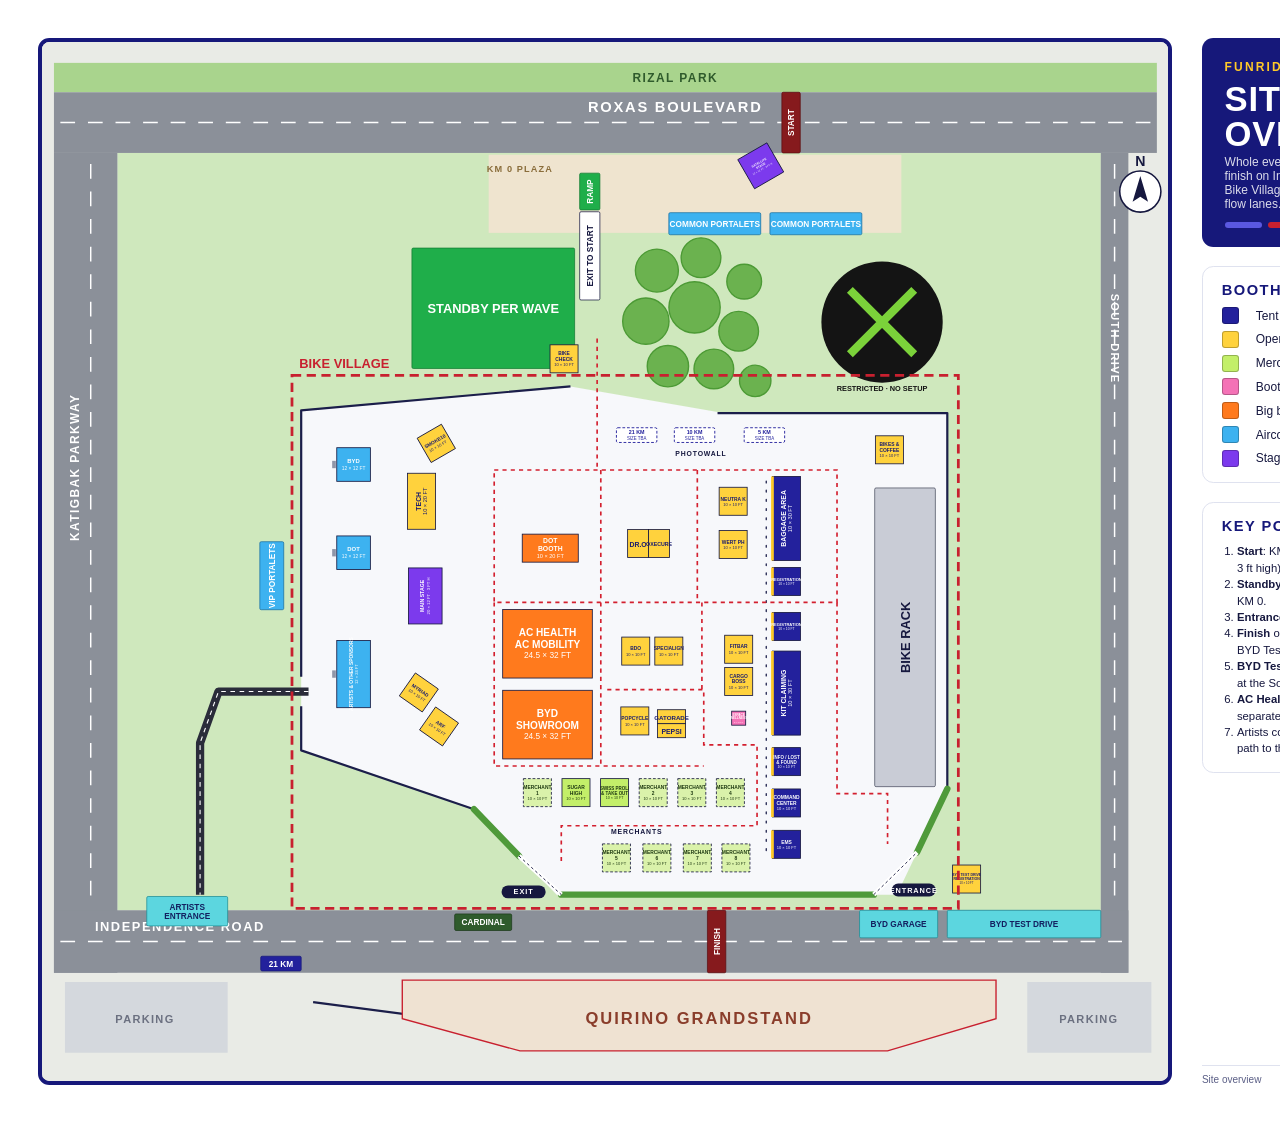
==== commit 2c18b2c4: "Layout plan: one-page site overview with booth names - PDF/PNG is now a single Site Overview page (w" ====
--- a/tools/layout-plan.html
+++ b/tools/layout-plan.html
@@ -36,227 +36,6 @@
 .kpis{display:grid;grid-template-columns:1fr 1fr;gap:3mm}
 .kpi{background:#eef0fb;border-radius:2.5mm;padding:3mm 4mm}.kpi b{display:block;font:700 20pt 'Arial Narrow',sans-serif;color:#16187a}.kpi span{font-size:8pt;color:#5b5f86}
 </style></head><body>
-
-<section class="page">
-  <div class="plan"><svg viewBox="318 296 790 646" xmlns="http://www.w3.org/2000/svg" preserveAspectRatio="xMidYMid meet">
-<rect x="-400" y="-400" width="2200" height="1900" fill="#e9ebe6" />
-<rect x="93" y="0" width="1200" height="32" fill="#a9d48d" />
-<rect x="162" y="98" width="1070" height="824" fill="#cfe8bd" />
-<rect x="93" y="32" width="1200" height="66" fill="#8b9099" />
-<rect x="93" y="98" width="69" height="892" fill="#8b9099" />
-<rect x="1232" y="98" width="30" height="892" fill="#8b9099" />
-<rect x="93" y="922" width="1169" height="68" fill="#8b9099" />
-<rect x="105" y="1000" width="177" height="77" fill="#d4d8dd" />
-<rect x="1152" y="1000" width="135" height="77" fill="#d4d8dd" />
-<rect x="566" y="100" width="449" height="85" fill="#efe4cf" />
-<line x1="100" y1="65" x2="1290" y2="65" stroke="#ffffff" stroke-width="1.6" stroke-dasharray="16 14"/>
-<line x1="133" y1="110" x2="133" y2="915" stroke="#ffffff" stroke-width="1.6" stroke-dasharray="16 14"/>
-<line x1="1247" y1="110" x2="1247" y2="915" stroke="#ffffff" stroke-width="1.6" stroke-dasharray="16 14"/>
-<line x1="100" y1="956" x2="1255" y2="956" stroke="#ffffff" stroke-width="1.6" stroke-dasharray="16 14"/>
-<polygon points="362,378 655,352 815,380 1065,380 1065,790 1010,905 640,905 550,812 362,748" fill="#f7f8fb"/>
-<clipPath id="vclip"><polygon points="362,378 655,352 815,380 1065,380 1065,790 1010,905 640,905 550,812 362,748"/></clipPath><g clip-path="url(#vclip)" stroke="#e3e6ef" stroke-width=".5">
-<line x1="362" y1="340" x2="362" y2="910"/>
-<line x1="392.48" y1="340" x2="392.48" y2="910"/>
-<line x1="422.96000000000004" y1="340" x2="422.96000000000004" y2="910"/>
-<line x1="453.44000000000005" y1="340" x2="453.44000000000005" y2="910"/>
-<line x1="483.9200000000001" y1="340" x2="483.9200000000001" y2="910"/>
-<line x1="514.4000000000001" y1="340" x2="514.4000000000001" y2="910"/>
-<line x1="544.8800000000001" y1="340" x2="544.8800000000001" y2="910"/>
-<line x1="575.3600000000001" y1="340" x2="575.3600000000001" y2="910"/>
-<line x1="605.8400000000001" y1="340" x2="605.8400000000001" y2="910"/>
-<line x1="636.3200000000002" y1="340" x2="636.3200000000002" y2="910"/>
-<line x1="666.8000000000002" y1="340" x2="666.8000000000002" y2="910"/>
-<line x1="697.2800000000002" y1="340" x2="697.2800000000002" y2="910"/>
-<line x1="727.7600000000002" y1="340" x2="727.7600000000002" y2="910"/>
-<line x1="758.2400000000002" y1="340" x2="758.2400000000002" y2="910"/>
-<line x1="788.7200000000003" y1="340" x2="788.7200000000003" y2="910"/>
-<line x1="819.2000000000003" y1="340" x2="819.2000000000003" y2="910"/>
-<line x1="849.6800000000003" y1="340" x2="849.6800000000003" y2="910"/>
-<line x1="880.1600000000003" y1="340" x2="880.1600000000003" y2="910"/>
-<line x1="910.6400000000003" y1="340" x2="910.6400000000003" y2="910"/>
-<line x1="941.1200000000003" y1="340" x2="941.1200000000003" y2="910"/>
-<line x1="971.6000000000004" y1="340" x2="971.6000000000004" y2="910"/>
-<line x1="1002.0800000000004" y1="340" x2="1002.0800000000004" y2="910"/>
-<line x1="1032.5600000000004" y1="340" x2="1032.5600000000004" y2="910"/>
-<line x1="1063.0400000000004" y1="340" x2="1063.0400000000004" y2="910"/>
-<line x1="355" y1="352" x2="1070" y2="352"/>
-<line x1="355" y1="382.48" x2="1070" y2="382.48"/>
-<line x1="355" y1="412.96000000000004" x2="1070" y2="412.96000000000004"/>
-<line x1="355" y1="443.44000000000005" x2="1070" y2="443.44000000000005"/>
-<line x1="355" y1="473.9200000000001" x2="1070" y2="473.9200000000001"/>
-<line x1="355" y1="504.4000000000001" x2="1070" y2="504.4000000000001"/>
-<line x1="355" y1="534.8800000000001" x2="1070" y2="534.8800000000001"/>
-<line x1="355" y1="565.3600000000001" x2="1070" y2="565.3600000000001"/>
-<line x1="355" y1="595.8400000000001" x2="1070" y2="595.8400000000001"/>
-<line x1="355" y1="626.3200000000002" x2="1070" y2="626.3200000000002"/>
-<line x1="355" y1="656.8000000000002" x2="1070" y2="656.8000000000002"/>
-<line x1="355" y1="687.2800000000002" x2="1070" y2="687.2800000000002"/>
-<line x1="355" y1="717.7600000000002" x2="1070" y2="717.7600000000002"/>
-<line x1="355" y1="748.2400000000002" x2="1070" y2="748.2400000000002"/>
-<line x1="355" y1="778.7200000000003" x2="1070" y2="778.7200000000003"/>
-<line x1="355" y1="809.2000000000003" x2="1070" y2="809.2000000000003"/>
-<line x1="355" y1="839.6800000000003" x2="1070" y2="839.6800000000003"/>
-<line x1="355" y1="870.1600000000003" x2="1070" y2="870.1600000000003"/>
-<line x1="355" y1="900.6400000000003" x2="1070" y2="900.6400000000003"/>
-</g>
-<polyline points="655,352 362,378 362,668" fill="none" stroke="#1b1e4a" stroke-width="2.4" stroke-linejoin="round"/>
-<polyline points="362,700 362,748 550,812" fill="none" stroke="#1b1e4a" stroke-width="2.4" stroke-linejoin="round"/>
-<polyline points="815,381 1065,381 1065,790" fill="none" stroke="#1b1e4a" stroke-width="2.4" stroke-linejoin="round"/>
-<polyline points="375,1022 628,1055" fill="none" stroke="#1b1e4a" stroke-width="2.4" stroke-linejoin="round"/>
-<polyline points="550,812 599,863" fill="none" stroke="#4f9a3a" stroke-width="7" stroke-linecap="round"/>
-<polyline points="645,905 985,905" fill="none" stroke="#4f9a3a" stroke-width="7" stroke-linecap="round"/>
-<polyline points="1065,790 1032,859" fill="none" stroke="#4f9a3a" stroke-width="7" stroke-linecap="round"/>
-<line x1="868" y1="455" x2="868" y2="865" stroke="#1b1e4a" stroke-width="1.4" stroke-dasharray="2 8" stroke-linecap="round"/>
-<polyline points="684,300 684,443" fill="none" stroke="#d3202f" stroke-width="1.8" stroke-dasharray="4.5 4.5"/>
-<polyline points="572,443 945,443 945,587 572,587 572,443" fill="none" stroke="#d3202f" stroke-width="1.8" stroke-dasharray="4.5 4.5"/>
-<polyline points="688,443 688,765" fill="none" stroke="#d3202f" stroke-width="1.8" stroke-dasharray="4.5 4.5"/>
-<polyline points="793,443 793,587" fill="none" stroke="#d3202f" stroke-width="1.8" stroke-dasharray="4.5 4.5"/>
-<polyline points="572,587 572,765 800,765" fill="none" stroke="#d3202f" stroke-width="1.8" stroke-dasharray="4.5 4.5"/>
-<polyline points="798,587 798,682" fill="none" stroke="#d3202f" stroke-width="1.8" stroke-dasharray="4.5 4.5"/>
-<polyline points="695,682 800,682 800,742 858,742 858,830 645,830 645,870" fill="none" stroke="#d3202f" stroke-width="1.8" stroke-dasharray="4.5 4.5"/>
-<polyline points="945,587 945,795 1000,795 1000,850" fill="none" stroke="#d3202f" stroke-width="1.8" stroke-dasharray="4.5 4.5"/>
-<polyline points="370,684 272,684 252,740 252,905" fill="none" stroke="#2a2c3a" stroke-width="9" stroke-linejoin="round"/>
-<polyline points="370,684 272,684 252,740 252,905" fill="none" stroke="#fff" stroke-width="1.2" stroke-dasharray="5 5"/>
-<polygon points="472,998 1118,998 1118,1040 1000,1075 600,1075 472,1040" fill="#efe2d2" stroke="#c8202f" stroke-width="1.5"/>
-<circle cx="749" cy="226" r="23.400000000000002" fill="#6bb24f" stroke="#4c9a35" stroke-width="1.5"/>
-<circle cx="797" cy="212" r="21.6" fill="#6bb24f" stroke="#4c9a35" stroke-width="1.5"/>
-<circle cx="844" cy="238" r="18.900000000000002" fill="#6bb24f" stroke="#4c9a35" stroke-width="1.5"/>
-<circle cx="737" cy="281" r="25.2" fill="#6bb24f" stroke="#4c9a35" stroke-width="1.5"/>
-<circle cx="790" cy="266" r="27.900000000000002" fill="#6bb24f" stroke="#4c9a35" stroke-width="1.5"/>
-<circle cx="838" cy="292" r="21.6" fill="#6bb24f" stroke="#4c9a35" stroke-width="1.5"/>
-<circle cx="761" cy="330" r="22.5" fill="#6bb24f" stroke="#4c9a35" stroke-width="1.5"/>
-<circle cx="811" cy="333" r="21.6" fill="#6bb24f" stroke="#4c9a35" stroke-width="1.5"/>
-<circle cx="856" cy="346" r="17.1" fill="#6bb24f" stroke="#4c9a35" stroke-width="1.5"/>
-<text x="769" y="16"  fill="#2f5b2c" font-family="'Arial Narrow','Bahnschrift',Arial,sans-serif" font-weight="700" font-size="13" letter-spacing="1.56" text-anchor="middle" dominant-baseline="central">RIZAL PARK</text>
-<text x="769" y="48"  fill="#ffffff" font-family="'Arial Narrow','Bahnschrift',Arial,sans-serif" font-weight="700" font-size="16" letter-spacing="1.92" text-anchor="middle" dominant-baseline="central">ROXAS BOULEVARD</text>
-<text x="116" y="440" transform="rotate(-90 116 440)" fill="#ffffff" font-family="'Arial Narrow','Bahnschrift',Arial,sans-serif" font-weight="700" font-size="13" letter-spacing="1.56" text-anchor="middle" dominant-baseline="central">KATIGBAK PARKWAY</text>
-<text x="1247" y="300" transform="rotate(90 1247 300)" fill="#ffffff" font-family="'Arial Narrow','Bahnschrift',Arial,sans-serif" font-weight="700" font-size="12" letter-spacing="1.44" text-anchor="middle" dominant-baseline="central">SOUTH DRIVE</text>
-<text x="230" y="940"  fill="#ffffff" font-family="'Arial Narrow','Bahnschrift',Arial,sans-serif" font-weight="700" font-size="14" letter-spacing="1.68" text-anchor="middle" dominant-baseline="central">INDEPENDENCE ROAD</text>
-<text x="600" y="115"  fill="#8a6d3b" font-family="'Arial Narrow','Bahnschrift',Arial,sans-serif" font-weight="700" font-size="10" letter-spacing="1.2" text-anchor="middle" dominant-baseline="central">KM 0 PLAZA</text>
-<text x="795" y="1040"  fill="#8a3d2b" font-family="'Arial Narrow','Bahnschrift',Arial,sans-serif" font-weight="700" font-size="18" letter-spacing="2.16" text-anchor="middle" dominant-baseline="central">QUIRINO GRANDSTAND</text>
-<text x="192" y="1040"  fill="#6b7080" font-family="'Arial Narrow','Bahnschrift',Arial,sans-serif" font-weight="700" font-size="12" letter-spacing="1.44" text-anchor="middle" dominant-baseline="central">PARKING</text>
-<text x="1219" y="1040"  fill="#6b7080" font-family="'Arial Narrow','Bahnschrift',Arial,sans-serif" font-weight="700" font-size="12" letter-spacing="1.44" text-anchor="middle" dominant-baseline="central">PARKING</text>
-<text x="797" y="425"  fill="#16183f" font-family="'Arial Narrow','Bahnschrift',Arial,sans-serif" font-weight="700" font-size="7.5" letter-spacing="0.8999999999999999" text-anchor="middle" dominant-baseline="central">PHOTOWALL</text>
-<text x="727" y="836"  fill="#16183f" font-family="'Arial Narrow','Bahnschrift',Arial,sans-serif" font-weight="700" font-size="7.5" letter-spacing="0.8999999999999999" text-anchor="middle" dominant-baseline="central">MERCHANTS</text>
-<g><rect x="482.5" y="201.5" width="177" height="131" rx="1.5" fill="#1fae4a" stroke="#127a32" stroke-width="0.8" /><text fill="#fff" text-anchor="middle" dominant-baseline="central" font-family="'Arial Narrow','Bahnschrift',Arial,sans-serif"><tspan x="571" y="267.00" font-size="14.00" font-weight="700">STANDBY PER WAVE</tspan></text></g>
-<g><rect x="665" y="162" width="22" height="96" rx="1.5" fill="#ffffff" stroke="#16183f" stroke-width="0.8" /><text transform="rotate(-90 676 210)" fill="#16183f" text-anchor="middle" dominant-baseline="central" font-family="'Arial Narrow','Bahnschrift',Arial,sans-serif"><tspan x="676" y="210.00" font-size="9.00" font-weight="700">EXIT TO START</tspan></text></g>
-<g><rect x="665" y="120" width="22" height="40" rx="1.5" fill="#1fae4a" stroke="#127a32" stroke-width="0.8" /><text transform="rotate(-90 676 140)" fill="#fff" text-anchor="middle" dominant-baseline="central" font-family="'Arial Narrow','Bahnschrift',Arial,sans-serif"><tspan x="676" y="140.00" font-size="9.00" font-weight="700">RAMP</tspan></text></g>
-<g><rect x="986" y="462.5" width="66" height="325" rx="1.5" fill="#c9ccd6" stroke="#4a4e60" stroke-width="0.8" /><text transform="rotate(-90 1019 625)" fill="#16183f" text-anchor="middle" dominant-baseline="central" font-family="'Arial Narrow','Bahnschrift',Arial,sans-serif"><tspan x="1019" y="625.00" font-size="14.00" font-weight="700">BIKE RACK</tspan></text></g>
-<g><rect x="705" y="397" width="44" height="16" rx="1.5" fill="#ffffff" stroke="#23219c" stroke-width="1" stroke-dasharray="3 2"/><text fill="#23219c" text-anchor="middle" dominant-baseline="central" font-family="'Arial Narrow','Bahnschrift',Arial,sans-serif"><tspan x="727" y="401.72" font-size="5.86" font-weight="700">21 KM</tspan><tspan x="727" y="408.28" font-size="4.80" font-weight="400">SIZE TBA</tspan></text></g>
-<g><rect x="768" y="397" width="44" height="16" rx="1.5" fill="#ffffff" stroke="#23219c" stroke-width="1" stroke-dasharray="3 2"/><text fill="#23219c" text-anchor="middle" dominant-baseline="central" font-family="'Arial Narrow','Bahnschrift',Arial,sans-serif"><tspan x="790" y="401.72" font-size="5.86" font-weight="700">10 KM</tspan><tspan x="790" y="408.28" font-size="4.80" font-weight="400">SIZE TBA</tspan></text></g>
-<g><rect x="844" y="397" width="44" height="16" rx="1.5" fill="#ffffff" stroke="#23219c" stroke-width="1" stroke-dasharray="3 2"/><text fill="#23219c" text-anchor="middle" dominant-baseline="central" font-family="'Arial Narrow','Bahnschrift',Arial,sans-serif"><tspan x="866" y="401.72" font-size="5.86" font-weight="700">5 KM</tspan><tspan x="866" y="408.28" font-size="4.80" font-weight="400">SIZE TBA</tspan></text></g>
-<g><rect x="317" y="521" width="26" height="74" rx="1.5" fill="#3db2f0" stroke="#1b6fa0" stroke-width="0.8" /><text transform="rotate(-90 330 558)" fill="#fff" text-anchor="middle" dominant-baseline="central" font-family="'Arial Narrow','Bahnschrift',Arial,sans-serif"><tspan x="330" y="558.00" font-size="9.00" font-weight="700">VIP PORTALETS</tspan></text></g>
-<g><rect x="762" y="163" width="100" height="24" rx="1.5" fill="#3db2f0" stroke="#1b6fa0" stroke-width="0.8" /><text fill="#fff" text-anchor="middle" dominant-baseline="central" font-family="'Arial Narrow','Bahnschrift',Arial,sans-serif"><tspan x="812" y="175.00" font-size="9.00" font-weight="700">COMMON PORTALETS</tspan></text></g>
-<g><rect x="872" y="163" width="100" height="24" rx="1.5" fill="#3db2f0" stroke="#1b6fa0" stroke-width="0.8" /><text fill="#fff" text-anchor="middle" dominant-baseline="central" font-family="'Arial Narrow','Bahnschrift',Arial,sans-serif"><tspan x="922" y="175.00" font-size="9.00" font-weight="700">COMMON PORTALETS</tspan></text></g>
-<g><rect x="1065" y="922" width="224" height="30" rx="1.5" fill="#5cd6df" stroke="#1d8b94" stroke-width="0.8" /><text fill="#132060" text-anchor="middle" dominant-baseline="central" font-family="'Arial Narrow','Bahnschrift',Arial,sans-serif"><tspan x="1177" y="937.00" font-size="9.00" font-weight="700">BYD TEST DRIVE</tspan></text></g>
-<g><rect x="969.5" y="922" width="85" height="30" rx="1.5" fill="#5cd6df" stroke="#1d8b94" stroke-width="0.8" /><text fill="#132060" text-anchor="middle" dominant-baseline="central" font-family="'Arial Narrow','Bahnschrift',Arial,sans-serif"><tspan x="1012" y="937.00" font-size="9.00" font-weight="700">BYD GARAGE</tspan></text></g>
-<g><rect x="194" y="907" width="88" height="32" rx="1.5" fill="#5cd6df" stroke="#1d8b94" stroke-width="0.8" /><text fill="#132060" text-anchor="middle" dominant-baseline="central" font-family="'Arial Narrow','Bahnschrift',Arial,sans-serif"><tspan x="238" y="917.96" font-size="9.00" font-weight="700">ARTISTS</tspan><tspan x="238" y="928.04" font-size="9.00" font-weight="700">ENTRANCE</tspan></text></g>
-<g><rect x="529" y="926" width="62" height="18" rx="1.5" fill="#2f5b2c" stroke="#1c3a1a" stroke-width="0.8" /><text fill="#fff" text-anchor="middle" dominant-baseline="central" font-family="'Arial Narrow','Bahnschrift',Arial,sans-serif"><tspan x="560" y="935.00" font-size="9.00" font-weight="700">CARDINAL</tspan></text></g>
-<g><rect x="318" y="972" width="44" height="16" rx="1.5" fill="#23219c" stroke="#16187a" stroke-width="0.8" /><text fill="#fff" text-anchor="middle" dominant-baseline="central" font-family="'Arial Narrow','Bahnschrift',Arial,sans-serif"><tspan x="340" y="980.00" font-size="9.00" font-weight="700">21 KM</tspan></text></g>
-<g><rect x="885" y="32" width="20" height="66" rx="1.5" fill="#861a1d" stroke="#5c0f12" stroke-width="0.8" /><text transform="rotate(-90 895 65)" fill="#fff" text-anchor="middle" dominant-baseline="central" font-family="'Arial Narrow','Bahnschrift',Arial,sans-serif"><tspan x="895" y="65.00" font-size="9.00" font-weight="700">START</tspan></text></g>
-<g><rect x="804" y="922" width="20" height="68" rx="1.5" fill="#861a1d" stroke="#5c0f12" stroke-width="0.8" /><text transform="rotate(-90 814 956)" fill="#fff" text-anchor="middle" dominant-baseline="central" font-family="'Arial Narrow','Bahnschrift',Arial,sans-serif"><tspan x="814" y="956.00" font-size="9.00" font-weight="700">FINISH</tspan></text></g>
-<circle cx="994" cy="282" r="66" fill="#141414"/><path d="M959 247L1029 317M1029 247L959 317" stroke="#7bd23a" stroke-width="9"/>
-<text x="994" y="357" text-anchor="middle" font-family="'Arial Narrow','Bahnschrift',Arial,sans-serif" font-weight="700" font-size="8" fill="#141414">RESTRICTED · NO SETUP</text>
-<line x1="985" y1="905" x2="1032" y2="859" stroke="#ffffff" stroke-width="5"/><line x1="985" y1="905" x2="1032" y2="859" stroke="#16183f" stroke-width="1" stroke-dasharray="3 3"/>
-<g transform="translate(1028.5 900)"><rect x="-24" y="-7" width="48" height="14" rx="7" fill="#16183f"/><text text-anchor="middle" dominant-baseline="central" font-family="'Arial Narrow','Bahnschrift',Arial,sans-serif" font-weight="700" font-size="8" fill="#fff" letter-spacing="1">ENTRANCE</text></g>
-<line x1="599" y1="863" x2="645" y2="905" stroke="#ffffff" stroke-width="5"/><line x1="599" y1="863" x2="645" y2="905" stroke="#16183f" stroke-width="1" stroke-dasharray="3 3"/>
-<g transform="translate(604 902)"><rect x="-24" y="-7" width="48" height="14" rx="7" fill="#16183f"/><text text-anchor="middle" dominant-baseline="central" font-family="'Arial Narrow','Bahnschrift',Arial,sans-serif" font-weight="700" font-size="8" fill="#fff" letter-spacing="1">EXIT</text></g>
-<g><rect x="478.712" y="549.52" width="36.576" height="60.96" fill="#7c3aed" stroke="#16183f" stroke-width=".9"/><text transform="rotate(-90 497 580)" fill="#ffffff" text-anchor="middle" dominant-baseline="central" font-family="'Arial Narrow','Bahnschrift',Arial,sans-serif"><tspan x="497" y="576.84" font-size="5.65" font-weight="700">MAIN STAGE</tspan><tspan x="497" y="583.16" font-size="4.63" font-weight="400">20 × 12 FT · 3 FT H</tspan></text></g>
-<g transform="rotate(-30 862 112)"><rect x="843.712" y="93.712" width="36.576" height="36.576" fill="#7c3aed" stroke="#16183f" stroke-width=".9"/><text fill="#ffffff" text-anchor="middle" dominant-baseline="central" font-family="'Arial Narrow','Bahnschrift',Arial,sans-serif"><tspan x="862" y="108.21" font-size="3.39" font-weight="700">SATELLITE</tspan><tspan x="862" y="112.00" font-size="3.39" font-weight="700">STAGE</tspan><tspan x="862" y="115.79" font-size="2.78" font-weight="400">12 × 12 FT · 3 FT H</tspan></text></g>
-<g><rect x="477.76" y="446.52" width="30.48" height="60.96" fill="#ffd23d" stroke="#16183f" stroke-width=".9"/><text transform="rotate(-90 493 477)" fill="#1b1d6e" text-anchor="middle" dominant-baseline="central" font-family="'Arial Narrow','Bahnschrift',Arial,sans-serif"><tspan x="493" y="472.80" font-size="7.50" font-weight="700">TECH</tspan><tspan x="493" y="481.20" font-size="6.15" font-weight="400">10 × 20 FT</tspan></text></g>
-<g transform="rotate(-30 509 414)"><rect x="493.76" y="398.76" width="30.48" height="30.48" fill="#ffd23d" stroke="#16183f" stroke-width=".9"/><text fill="#1b1d6e" text-anchor="middle" dominant-baseline="central" font-family="'Arial Narrow','Bahnschrift',Arial,sans-serif"><tspan x="509" y="411.00" font-size="5.36" font-weight="700">SMOKE10</tspan><tspan x="509" y="417.00" font-size="4.40" font-weight="400">10 × 10 FT</tspan></text></g>
-<g><rect x="717.1700000000001" y="507.76" width="22.86" height="30.48" fill="#ffd23d" stroke="#16183f" stroke-width=".9"/><text fill="#1b1d6e" text-anchor="middle" dominant-baseline="central" font-family="'Arial Narrow','Bahnschrift',Arial,sans-serif"><tspan x="728.6" y="523.00" font-size="7.50" font-weight="700">DR.O</tspan></text></g>
-<g><rect x="739.97" y="507.76" width="22.86" height="30.48" fill="#ffd23d" stroke="#16183f" stroke-width=".9"/><text fill="#1b1d6e" text-anchor="middle" dominant-baseline="central" font-family="'Arial Narrow','Bahnschrift',Arial,sans-serif"><tspan x="751.4" y="523.00" font-size="5.75" font-weight="700">OXECURE</tspan></text></g>
-<g><rect x="816.76" y="461.76" width="30.48" height="30.48" fill="#ffd23d" stroke="#16183f" stroke-width=".9"/><text fill="#1b1d6e" text-anchor="middle" dominant-baseline="central" font-family="'Arial Narrow','Bahnschrift',Arial,sans-serif"><tspan x="832" y="474.00" font-size="5.36" font-weight="700">NEUTRA K</tspan><tspan x="832" y="480.00" font-size="4.40" font-weight="400">10 × 10 FT</tspan></text></g>
-<g><rect x="816.76" y="508.76" width="30.48" height="30.48" fill="#ffd23d" stroke="#16183f" stroke-width=".9"/><text fill="#1b1d6e" text-anchor="middle" dominant-baseline="central" font-family="'Arial Narrow','Bahnschrift',Arial,sans-serif"><tspan x="832" y="521.00" font-size="5.36" font-weight="700">WERT PH</tspan><tspan x="832" y="527.00" font-size="4.40" font-weight="400">10 × 10 FT</tspan></text></g>
-<g><rect x="710.76" y="624.76" width="30.48" height="30.48" fill="#ffd23d" stroke="#16183f" stroke-width=".9"/><text fill="#1b1d6e" text-anchor="middle" dominant-baseline="central" font-family="'Arial Narrow','Bahnschrift',Arial,sans-serif"><tspan x="726" y="637.00" font-size="5.36" font-weight="700">BDO</tspan><tspan x="726" y="643.00" font-size="4.40" font-weight="400">10 × 10 FT</tspan></text></g>
-<g><rect x="746.76" y="624.76" width="30.48" height="30.48" fill="#ffd23d" stroke="#16183f" stroke-width=".9"/><text fill="#1b1d6e" text-anchor="middle" dominant-baseline="central" font-family="'Arial Narrow','Bahnschrift',Arial,sans-serif"><tspan x="762" y="637.00" font-size="5.36" font-weight="700">SPECIALIGN</tspan><tspan x="762" y="643.00" font-size="4.40" font-weight="400">10 × 10 FT</tspan></text></g>
-<g><rect x="822.76" y="622.76" width="30.48" height="30.48" fill="#ffd23d" stroke="#16183f" stroke-width=".9"/><text fill="#1b1d6e" text-anchor="middle" dominant-baseline="central" font-family="'Arial Narrow','Bahnschrift',Arial,sans-serif"><tspan x="838" y="635.00" font-size="5.36" font-weight="700">FITBAR</tspan><tspan x="838" y="641.00" font-size="4.40" font-weight="400">10 × 10 FT</tspan></text></g>
-<g><rect x="822.76" y="657.76" width="30.48" height="30.48" fill="#ffd23d" stroke="#16183f" stroke-width=".9"/><text fill="#1b1d6e" text-anchor="middle" dominant-baseline="central" font-family="'Arial Narrow','Bahnschrift',Arial,sans-serif"><tspan x="838" y="666.99" font-size="5.36" font-weight="700">CARGO</tspan><tspan x="838" y="673.00" font-size="5.36" font-weight="700">BOSS</tspan><tspan x="838" y="679.01" font-size="4.40" font-weight="400">10 × 10 FT</tspan></text></g>
-<g><rect x="709.76" y="700.76" width="30.48" height="30.48" fill="#ffd23d" stroke="#16183f" stroke-width=".9"/><text fill="#1b1d6e" text-anchor="middle" dominant-baseline="central" font-family="'Arial Narrow','Bahnschrift',Arial,sans-serif"><tspan x="725" y="713.00" font-size="5.36" font-weight="700">POPCYCLE</tspan><tspan x="725" y="719.00" font-size="4.40" font-weight="400">10 × 10 FT</tspan></text></g>
-<g><rect x="749.76" y="703.78" width="30.48" height="15.24" fill="#ffd23d" stroke="#16183f" stroke-width=".9"/><text fill="#1b1d6e" text-anchor="middle" dominant-baseline="central" font-family="'Arial Narrow','Bahnschrift',Arial,sans-serif"><tspan x="765" y="711.40" font-size="6.71" font-weight="700">GATORADE</tspan></text></g>
-<g><rect x="749.76" y="718.98" width="30.48" height="15.24" fill="#ffd23d" stroke="#16183f" stroke-width=".9"/><text fill="#1b1d6e" text-anchor="middle" dominant-baseline="central" font-family="'Arial Narrow','Bahnschrift',Arial,sans-serif"><tspan x="765" y="726.60" font-size="7.50" font-weight="700">PEPSI</tspan></text></g>
-<g><rect x="830.38" y="705.38" width="15.24" height="15.24" fill="#f472b6" stroke="#16183f" stroke-width=".9"/><text fill="#ffffff" text-anchor="middle" dominant-baseline="central" font-family="'Arial Narrow','Bahnschrift',Arial,sans-serif"><tspan x="838" y="709.24" font-size="3.35" font-weight="700">ESPACE</tspan><tspan x="838" y="713.00" font-size="3.35" font-weight="700">WELLNESS</tspan><tspan x="838" y="716.76" font-size="2.75" font-weight="400">5 × 5 FT</tspan></text></g>
-<g><rect x="400.712" y="418.712" width="36.576" height="36.576" fill="#3db2f0" stroke="#16183f" stroke-width=".9"/><rect x="395.712" y="433" width="4" height="8" fill="#8f96a8"/><text fill="#ffffff" text-anchor="middle" dominant-baseline="central" font-family="'Arial Narrow','Bahnschrift',Arial,sans-serif"><tspan x="419" y="433.40" font-size="6.44" font-weight="700">BYD</tspan><tspan x="419" y="440.60" font-size="5.28" font-weight="400">12 × 12 FT</tspan></text></g>
-<g><rect x="400.712" y="514.712" width="36.576" height="36.576" fill="#3db2f0" stroke="#16183f" stroke-width=".9"/><rect x="395.712" y="529" width="4" height="8" fill="#8f96a8"/><text fill="#ffffff" text-anchor="middle" dominant-baseline="central" font-family="'Arial Narrow','Bahnschrift',Arial,sans-serif"><tspan x="419" y="529.40" font-size="6.44" font-weight="700">DOT</tspan><tspan x="419" y="536.60" font-size="5.28" font-weight="400">12 × 12 FT</tspan></text></g>
-<g><rect x="400.712" y="628.424" width="36.576" height="73.152" fill="#3db2f0" stroke="#16183f" stroke-width=".9"/><rect x="395.712" y="661" width="4" height="8" fill="#8f96a8"/><text transform="rotate(-90 419 665)" fill="#ffffff" text-anchor="middle" dominant-baseline="central" font-family="'Arial Narrow','Bahnschrift',Arial,sans-serif"><tspan x="419" y="662.00" font-size="5.36" font-weight="700">ARTISTS &amp; OTHER SPONSORS</tspan><tspan x="419" y="668.00" font-size="4.40" font-weight="400">12 × 24 FT</tspan></text></g>
-<g><rect x="602.52" y="512.76" width="60.96" height="30.48" fill="#ff7a1d" stroke="#16183f" stroke-width=".9"/><text fill="#ffffff" text-anchor="middle" dominant-baseline="central" font-family="'Arial Narrow','Bahnschrift',Arial,sans-serif"><tspan x="633" y="519.67" font-size="7.44" font-weight="700">DOT</tspan><tspan x="633" y="528.00" font-size="7.44" font-weight="700">BOOTH</tspan><tspan x="633" y="536.33" font-size="6.10" font-weight="400">10 × 20 FT</tspan></text></g>
-<g><rect x="581.232" y="601.0120000000001" width="97.536" height="74.676" fill="#ff7a1d" stroke="#16183f" stroke-width=".9"/><text fill="#ffffff" text-anchor="middle" dominant-baseline="central" font-family="'Arial Narrow','Bahnschrift',Arial,sans-serif"><tspan x="630" y="632.19" font-size="11.00" font-weight="700">AC HEALTH</tspan><tspan x="630" y="644.51" font-size="11.00" font-weight="700">AC MOBILITY</tspan></text></g>
-<g><rect x="581.232" y="675.712" width="97.536" height="74.676" fill="#ff7a1d" stroke="#16183f" stroke-width=".9"/><text fill="#ffffff" text-anchor="middle" dominant-baseline="central" font-family="'Arial Narrow','Bahnschrift',Arial,sans-serif"><tspan x="630" y="706.89" font-size="11.00" font-weight="700">BYD</tspan><tspan x="630" y="719.21" font-size="11.00" font-weight="700">SHOWROOM</tspan></text></g>
-<g><rect x="1070.76" y="872.76" width="30.48" height="30.48" fill="#ffd23d" stroke="#16183f" stroke-width=".9"/><text fill="#1b1d6e" text-anchor="middle" dominant-baseline="central" font-family="'Arial Narrow','Bahnschrift',Arial,sans-serif"><tspan x="1086" y="883.71" font-size="3.83" font-weight="700">BYD TEST DRIVE</tspan><tspan x="1086" y="888.00" font-size="3.83" font-weight="700">REGISTRATION</tspan><tspan x="1086" y="892.29" font-size="3.14" font-weight="400">10 × 10 FT</tspan></text></g>
-<g><rect x="874.76" y="449.98" width="30.48" height="91.44" fill="#23219c" stroke="#16183f" stroke-width=".9"/><line x1="874.76" y1="449.98" x2="874.76" y2="541.4200000000001" stroke="#ffc928" stroke-width="3"/><text transform="rotate(-90 890 495.7)" fill="#ffffff" text-anchor="middle" dominant-baseline="central" font-family="'Arial Narrow','Bahnschrift',Arial,sans-serif"><tspan x="890" y="491.50" font-size="7.50" font-weight="700">BAGGAGE AREA</tspan><tspan x="890" y="499.90" font-size="6.15" font-weight="400">10 × 30 FT</tspan></text></g>
-<g><rect x="874.76" y="549.01" width="30.48" height="30.48" fill="#23219c" stroke="#16183f" stroke-width=".9"/><line x1="874.76" y1="549.01" x2="874.76" y2="579.49" stroke="#ffc928" stroke-width="3"/><text fill="#ffffff" text-anchor="middle" dominant-baseline="central" font-family="'Arial Narrow','Bahnschrift',Arial,sans-serif"><tspan x="890" y="561.75" font-size="4.47" font-weight="700">REGISTRATION</tspan><tspan x="890" y="566.75" font-size="3.67" font-weight="400">10 × 10 FT</tspan></text></g>
-<g><rect x="874.76" y="598.01" width="30.48" height="30.48" fill="#23219c" stroke="#16183f" stroke-width=".9"/><line x1="874.76" y1="598.01" x2="874.76" y2="628.49" stroke="#ffc928" stroke-width="3"/><text fill="#ffffff" text-anchor="middle" dominant-baseline="central" font-family="'Arial Narrow','Bahnschrift',Arial,sans-serif"><tspan x="890" y="610.75" font-size="4.47" font-weight="700">REGISTRATION</tspan><tspan x="890" y="615.75" font-size="3.67" font-weight="400">10 × 10 FT</tspan></text></g>
-<g><rect x="874.76" y="639.98" width="30.48" height="91.44" fill="#23219c" stroke="#16183f" stroke-width=".9"/><line x1="874.76" y1="639.98" x2="874.76" y2="731.4200000000001" stroke="#ffc928" stroke-width="3"/><text transform="rotate(-90 890 685.7)" fill="#ffffff" text-anchor="middle" dominant-baseline="central" font-family="'Arial Narrow','Bahnschrift',Arial,sans-serif"><tspan x="890" y="681.50" font-size="7.50" font-weight="700">KIT CLAIMING</tspan><tspan x="890" y="689.90" font-size="6.15" font-weight="400">10 × 30 FT</tspan></text></g>
-<g><rect x="874.76" y="745.01" width="30.48" height="30.48" fill="#23219c" stroke="#16183f" stroke-width=".9"/><line x1="874.76" y1="745.01" x2="874.76" y2="775.49" stroke="#ffc928" stroke-width="3"/><text fill="#ffffff" text-anchor="middle" dominant-baseline="central" font-family="'Arial Narrow','Bahnschrift',Arial,sans-serif"><tspan x="890" y="754.79" font-size="4.88" font-weight="700">INFO / LOST</tspan><tspan x="890" y="760.25" font-size="4.88" font-weight="700">&amp; FOUND</tspan><tspan x="890" y="765.71" font-size="4.00" font-weight="400">10 × 10 FT</tspan></text></g>
-<g><rect x="874.76" y="790.01" width="30.48" height="30.48" fill="#23219c" stroke="#16183f" stroke-width=".9"/><line x1="874.76" y1="790.01" x2="874.76" y2="820.49" stroke="#ffc928" stroke-width="3"/><text fill="#ffffff" text-anchor="middle" dominant-baseline="central" font-family="'Arial Narrow','Bahnschrift',Arial,sans-serif"><tspan x="890" y="799.24" font-size="5.36" font-weight="700">COMMAND</tspan><tspan x="890" y="805.25" font-size="5.36" font-weight="700">CENTER</tspan><tspan x="890" y="811.26" font-size="4.40" font-weight="400">10 × 10 FT</tspan></text></g>
-<g><rect x="874.76" y="835.01" width="30.48" height="30.48" fill="#23219c" stroke="#16183f" stroke-width=".9"/><line x1="874.76" y1="835.01" x2="874.76" y2="865.49" stroke="#ffc928" stroke-width="3"/><text fill="#ffffff" text-anchor="middle" dominant-baseline="central" font-family="'Arial Narrow','Bahnschrift',Arial,sans-serif"><tspan x="890" y="847.25" font-size="5.36" font-weight="700">EMS</tspan><tspan x="890" y="853.25" font-size="4.40" font-weight="400">10 × 10 FT</tspan></text></g>
-<g><rect x="632.76" y="306.76" width="30.48" height="30.48" fill="#ffd23d" stroke="#16183f" stroke-width=".9"/><text fill="#1b1d6e" text-anchor="middle" dominant-baseline="central" font-family="'Arial Narrow','Bahnschrift',Arial,sans-serif"><tspan x="648" y="315.99" font-size="5.36" font-weight="700">BIKE</tspan><tspan x="648" y="322.00" font-size="5.36" font-weight="700">CHECK</tspan><tspan x="648" y="328.01" font-size="4.40" font-weight="400">10 × 10 FT</tspan></text></g>
-<g><rect x="986.76" y="405.76" width="30.48" height="30.48" fill="#ffd23d" stroke="#16183f" stroke-width=".9"/><text fill="#1b1d6e" text-anchor="middle" dominant-baseline="central" font-family="'Arial Narrow','Bahnschrift',Arial,sans-serif"><tspan x="1002" y="414.99" font-size="5.36" font-weight="700">BIKES &amp;</tspan><tspan x="1002" y="421.00" font-size="5.36" font-weight="700">COFFEE</tspan><tspan x="1002" y="427.01" font-size="4.40" font-weight="400">10 × 10 FT</tspan></text></g>
-<g transform="rotate(35 490 685)"><rect x="474.76" y="669.76" width="30.48" height="30.48" fill="#ffd23d" stroke="#16183f" stroke-width=".9"/><text fill="#1b1d6e" text-anchor="middle" dominant-baseline="central" font-family="'Arial Narrow','Bahnschrift',Arial,sans-serif"><tspan x="490" y="682.00" font-size="5.36" font-weight="700">MYRIAD</tspan><tspan x="490" y="688.00" font-size="4.40" font-weight="400">10 × 10 FT</tspan></text></g>
-<g transform="rotate(35 512 722)"><rect x="496.76" y="706.76" width="30.48" height="30.48" fill="#ffd23d" stroke="#16183f" stroke-width=".9"/><text fill="#1b1d6e" text-anchor="middle" dominant-baseline="central" font-family="'Arial Narrow','Bahnschrift',Arial,sans-serif"><tspan x="512" y="719.00" font-size="5.36" font-weight="700">ARF</tspan><tspan x="512" y="725.00" font-size="4.40" font-weight="400">10 × 10 FT</tspan></text></g>
-<g><rect x="603.76" y="778.76" width="30.48" height="30.48" fill="#c3ef69" stroke="#16183f" stroke-width=".9" fill-opacity=".55" stroke-dasharray="3 2"/><text fill="#1f3a12" text-anchor="middle" dominant-baseline="central" font-family="'Arial Narrow','Bahnschrift',Arial,sans-serif"><tspan x="619" y="787.99" font-size="5.36" font-weight="700">MERCHANT</tspan><tspan x="619" y="794.00" font-size="5.36" font-weight="700">1</tspan><tspan x="619" y="800.01" font-size="4.40" font-weight="400">10 × 10 FT</tspan></text></g>
-<g><rect x="645.76" y="778.76" width="30.48" height="30.48" fill="#c3ef69" stroke="#16183f" stroke-width=".9"/><text fill="#1f3a12" text-anchor="middle" dominant-baseline="central" font-family="'Arial Narrow','Bahnschrift',Arial,sans-serif"><tspan x="661" y="787.99" font-size="5.36" font-weight="700">SUGAR</tspan><tspan x="661" y="794.00" font-size="5.36" font-weight="700">HIGH</tspan><tspan x="661" y="800.01" font-size="4.40" font-weight="400">10 × 10 FT</tspan></text></g>
-<g><rect x="687.76" y="778.76" width="30.48" height="30.48" fill="#c3ef69" stroke="#16183f" stroke-width=".9"/><text fill="#1f3a12" text-anchor="middle" dominant-baseline="central" font-family="'Arial Narrow','Bahnschrift',Arial,sans-serif"><tspan x="703" y="788.54" font-size="4.88" font-weight="700">SWISS PROLI</tspan><tspan x="703" y="794.00" font-size="4.88" font-weight="700">&amp; TAKE OUT</tspan><tspan x="703" y="799.46" font-size="4.00" font-weight="400">10 × 10 FT</tspan></text></g>
-<g><rect x="729.76" y="778.76" width="30.48" height="30.48" fill="#c3ef69" stroke="#16183f" stroke-width=".9" fill-opacity=".55" stroke-dasharray="3 2"/><text fill="#1f3a12" text-anchor="middle" dominant-baseline="central" font-family="'Arial Narrow','Bahnschrift',Arial,sans-serif"><tspan x="745" y="787.99" font-size="5.36" font-weight="700">MERCHANT</tspan><tspan x="745" y="794.00" font-size="5.36" font-weight="700">2</tspan><tspan x="745" y="800.01" font-size="4.40" font-weight="400">10 × 10 FT</tspan></text></g>
-<g><rect x="771.76" y="778.76" width="30.48" height="30.48" fill="#c3ef69" stroke="#16183f" stroke-width=".9" fill-opacity=".55" stroke-dasharray="3 2"/><text fill="#1f3a12" text-anchor="middle" dominant-baseline="central" font-family="'Arial Narrow','Bahnschrift',Arial,sans-serif"><tspan x="787" y="787.99" font-size="5.36" font-weight="700">MERCHANT</tspan><tspan x="787" y="794.00" font-size="5.36" font-weight="700">3</tspan><tspan x="787" y="800.01" font-size="4.40" font-weight="400">10 × 10 FT</tspan></text></g>
-<g><rect x="813.76" y="778.76" width="30.48" height="30.48" fill="#c3ef69" stroke="#16183f" stroke-width=".9" fill-opacity=".55" stroke-dasharray="3 2"/><text fill="#1f3a12" text-anchor="middle" dominant-baseline="central" font-family="'Arial Narrow','Bahnschrift',Arial,sans-serif"><tspan x="829" y="787.99" font-size="5.36" font-weight="700">MERCHANT</tspan><tspan x="829" y="794.00" font-size="5.36" font-weight="700">4</tspan><tspan x="829" y="800.01" font-size="4.40" font-weight="400">10 × 10 FT</tspan></text></g>
-<g><rect x="689.76" y="849.76" width="30.48" height="30.48" fill="#c3ef69" stroke="#16183f" stroke-width=".9" fill-opacity=".55" stroke-dasharray="3 2"/><text fill="#1f3a12" text-anchor="middle" dominant-baseline="central" font-family="'Arial Narrow','Bahnschrift',Arial,sans-serif"><tspan x="705" y="858.99" font-size="5.36" font-weight="700">MERCHANT</tspan><tspan x="705" y="865.00" font-size="5.36" font-weight="700">5</tspan><tspan x="705" y="871.01" font-size="4.40" font-weight="400">10 × 10 FT</tspan></text></g>
-<g><rect x="733.76" y="849.76" width="30.48" height="30.48" fill="#c3ef69" stroke="#16183f" stroke-width=".9" fill-opacity=".55" stroke-dasharray="3 2"/><text fill="#1f3a12" text-anchor="middle" dominant-baseline="central" font-family="'Arial Narrow','Bahnschrift',Arial,sans-serif"><tspan x="749" y="858.99" font-size="5.36" font-weight="700">MERCHANT</tspan><tspan x="749" y="865.00" font-size="5.36" font-weight="700">6</tspan><tspan x="749" y="871.01" font-size="4.40" font-weight="400">10 × 10 FT</tspan></text></g>
-<g><rect x="777.76" y="849.76" width="30.48" height="30.48" fill="#c3ef69" stroke="#16183f" stroke-width=".9" fill-opacity=".55" stroke-dasharray="3 2"/><text fill="#1f3a12" text-anchor="middle" dominant-baseline="central" font-family="'Arial Narrow','Bahnschrift',Arial,sans-serif"><tspan x="793" y="858.99" font-size="5.36" font-weight="700">MERCHANT</tspan><tspan x="793" y="865.00" font-size="5.36" font-weight="700">7</tspan><tspan x="793" y="871.01" font-size="4.40" font-weight="400">10 × 10 FT</tspan></text></g>
-<g><rect x="819.76" y="849.76" width="30.48" height="30.48" fill="#c3ef69" stroke="#16183f" stroke-width=".9" fill-opacity=".55" stroke-dasharray="3 2"/><text fill="#1f3a12" text-anchor="middle" dominant-baseline="central" font-family="'Arial Narrow','Bahnschrift',Arial,sans-serif"><tspan x="835" y="858.99" font-size="5.36" font-weight="700">MERCHANT</tspan><tspan x="835" y="865.00" font-size="5.36" font-weight="700">8</tspan><tspan x="835" y="871.01" font-size="4.40" font-weight="400">10 × 10 FT</tspan></text></g>
-<rect x="717.1700000000001" y="507.76" width="45.659999999999854" height="30.480000000000018" fill="none" stroke="#16183f" stroke-width="1.6"/>
-<text x="740" y="503.76" text-anchor="middle" font-family="'Arial Narrow','Bahnschrift',Arial,sans-serif" font-weight="700" font-size="5.2" fill="#16183f">DR. O / OXECURE · 10 × 15 FT SHARED</text>
-<rect x="749.76" y="703.78" width="30.480000000000018" height="30.440000000000055" fill="none" stroke="#16183f" stroke-width="1.6"/>
-<text x="783.24" y="719" text-anchor="start" dominant-baseline="central" font-family="'Arial Narrow','Bahnschrift',Arial,sans-serif" font-weight="700" font-size="4.6" fill="#16183f"><tspan x="783.24" dy="-3">SHARED</tspan><tspan x="783.24" dy="5.6">10 × 10 FT</tspan></text>
-<rect x="581.232" y="601.0120000000001" width="97.53600000000006" height="149.37599999999986" fill="none" stroke="#16183f" stroke-width="1.8"/>
-<g stroke="#16183f" stroke-width=".7" fill="#16183f"><line x1="581.232" y1="594.0120000000001" x2="678.768" y2="594.0120000000001"/><line x1="581.232" y1="591.0120000000001" x2="581.232" y2="597.0120000000001"/><line x1="678.768" y1="591.0120000000001" x2="678.768" y2="597.0120000000001"/></g><rect x="619" y="590.0120000000001" width="22" height="8" fill="#f7f8fb"/><text x="630" y="594.0120000000001" text-anchor="middle" dominant-baseline="central" font-family="'Arial Narrow','Bahnschrift',Arial,sans-serif" font-weight="700" font-size="6" fill="#16183f">32 FT</text>
-<g stroke="#16183f" stroke-width=".7"><line x1="574.232" y1="601.0120000000001" x2="574.232" y2="750.3879999999999"/><line x1="571.232" y1="601.0120000000001" x2="577.232" y2="601.0120000000001"/><line x1="571.232" y1="750.3879999999999" x2="577.232" y2="750.3879999999999"/></g><g transform="rotate(-90 574.232 675.7)"><rect x="563.232" y="671.7" width="22" height="8" fill="#f7f8fb"/><text x="574.232" y="675.7" text-anchor="middle" dominant-baseline="central" font-family="'Arial Narrow','Bahnschrift',Arial,sans-serif" font-weight="700" font-size="6" fill="#16183f">49 FT</text></g>
-<g stroke="#16183f" stroke-width=".7"><line x1="522.288" y1="549.52" x2="522.288" y2="610.48"/><line x1="519.288" y1="549.52" x2="525.288" y2="549.52"/><line x1="519.288" y1="610.48" x2="525.288" y2="610.48"/></g><g transform="rotate(-90 522.288 580)"><rect x="511.288" y="576" width="22" height="8" fill="#f7f8fb"/><text x="522.288" y="580" text-anchor="middle" dominant-baseline="central" font-family="'Arial Narrow','Bahnschrift',Arial,sans-serif" font-weight="700" font-size="6" fill="#16183f">20 FT</text></g>
-<g stroke="#16183f" stroke-width=".7"><line x1="911.24" y1="639.98" x2="911.24" y2="731.4200000000001"/><line x1="908.24" y1="639.98" x2="914.24" y2="639.98"/><line x1="908.24" y1="731.4200000000001" x2="914.24" y2="731.4200000000001"/></g><g transform="rotate(-90 911.24 685.7)"><rect x="900.24" y="681.7" width="22" height="8" fill="#f7f8fb"/><text x="911.24" y="685.7" text-anchor="middle" dominant-baseline="central" font-family="'Arial Narrow','Bahnschrift',Arial,sans-serif" font-weight="700" font-size="6" fill="#16183f">30 FT</text></g>
-<g stroke="#16183f" stroke-width=".7"><line x1="911.24" y1="449.98" x2="911.24" y2="541.42"/><line x1="908.24" y1="449.98" x2="914.24" y2="449.98"/><line x1="908.24" y1="541.42" x2="914.24" y2="541.42"/></g><g transform="rotate(-90 911.24 495.7)"><rect x="900.24" y="491.7" width="22" height="8" fill="#f7f8fb"/><text x="911.24" y="495.7" text-anchor="middle" dominant-baseline="central" font-family="'Arial Narrow','Bahnschrift',Arial,sans-serif" font-weight="700" font-size="6" fill="#16183f">30 FT</text></g>
-<g transform="translate(1090 360) scale(1)"><circle r="16" fill="#fff" stroke="#16183f" stroke-width="1.2"/><path d="M0 -12 L6 8 L0 4 L-6 8Z" fill="#16183f"/><text y="-20" text-anchor="middle" font-family="'Arial Narrow','Bahnschrift',Arial,sans-serif" font-weight="700" font-size="11" fill="#16183f">N</text></g>
-<rect x="330" y="905" width="196" height="26" rx="3" fill="#ffffff" opacity=".9"/>
-<rect x="338" y="910" width="30.48" height="5" fill="#16183f" stroke="#16183f" stroke-width=".6"/><rect x="368.48" y="910" width="30.48" height="5" fill="#fff" stroke="#16183f" stroke-width=".6"/><rect x="398.96" y="910" width="30.48" height="5" fill="#16183f" stroke="#16183f" stroke-width=".6"/><rect x="429.44" y="910" width="30.48" height="5" fill="#fff" stroke="#16183f" stroke-width=".6"/><rect x="459.92" y="910" width="30.48" height="5" fill="#16183f" stroke="#16183f" stroke-width=".6"/><text x="338" y="923" text-anchor="middle" font-family="'Arial Narrow','Bahnschrift',Arial,sans-serif" font-size="7" fill="#16183f">0</text><text x="368.48" y="923" text-anchor="middle" font-family="'Arial Narrow','Bahnschrift',Arial,sans-serif" font-size="7" fill="#16183f">10</text><text x="398.96" y="923" text-anchor="middle" font-family="'Arial Narrow','Bahnschrift',Arial,sans-serif" font-size="7" fill="#16183f">20</text><text x="429.44" y="923" text-anchor="middle" font-family="'Arial Narrow','Bahnschrift',Arial,sans-serif" font-size="7" fill="#16183f">30</text><text x="459.92" y="923" text-anchor="middle" font-family="'Arial Narrow','Bahnschrift',Arial,sans-serif" font-size="7" fill="#16183f">40</text><text x="490.4" y="923" text-anchor="middle" font-family="'Arial Narrow','Bahnschrift',Arial,sans-serif" font-size="7" fill="#16183f">50</text><text x="496.4" y="914" font-family="'Arial Narrow','Bahnschrift',Arial,sans-serif" font-weight="700" font-size="7" fill="#16183f" dominant-baseline="central">FT</text>
-</svg></div>
-  <aside>
-    <div class="title">
-      <div class="eyebrow">FunRide PH · Rizal Park, Manila</div>
-      <h1>Bike Village<br>Layout Plan</h1>
-      <p>Booths drawn to true size (1 grid square = 10 × 10 ft). Roads and surroundings are approximate.</p>
-      <div class="stripe"><i></i><i></i><i></i></div>
-    </div>
-    <div class="box">
-      <h2>Booth type</h2>
-      <ul><li><span class="sw" style="background:#23219c"></span>Tent with back siding</li><li><span class="sw" style="background:#ffd23d"></span>Open tent</li><li><span class="sw" style="background:#c3ef69"></span>Merchant (open tent)</li><li><span class="sw" style="background:#f472b6"></span>Booth stall only</li><li><span class="sw" style="background:#ff7a1d"></span>Big booth</li><li><span class="sw" style="background:#3db2f0"></span>Aircon tent (VIP)</li><li><span class="sw" style="background:#7c3aed"></span>Stage</li>
-        <li><span class="sw" style="background:#fff;border:.3mm dashed #23219c"></span>Photowall (size to follow)</li>
-      </ul>
-    </div>
-    <div class="box">
-      <h2>Plan symbols</h2>
-      <ul>
-        <li><span class="sw" style="background:#23219c;border-left:1.4mm solid #ffc928"></span>Yellow edge = back siding</li>
-        <li><span class="sw" style="background:#3db2f0;position:relative"></span>Grey block = aircon unit</li>
-        <li><span class="ln"></span>Rider / guest flow lane</li>
-        <li><span class="ln" style="border-top:.9mm solid #1b1e4a"></span>Fence</li>
-        <li><span class="ln" style="border-top:1.6mm solid #4f9a3a"></span>Hedge</li>
-        <li><span class="ln" style="border-top:.7mm dotted #1b1e4a"></span>Barrier (ops column)</li>
-      </ul>
-    </div>
-    <div class="box">
-      <h2>Notes</h2>
-      <ol class="notes">
-        <li>Ops column (EMS to Baggage) faces the guest lane; back sidings run along the barrier.</li>
-        <li>Dr. O / Oxecure share one 10 × 15 ft tent; Gatorade / Pepsi share one 10 × 10 ft tent.</li>
-        <li>BYD Showroom / AC Health / AC Mobility is one 32 × 49 ft big booth.</li>
-        <li>Espace Wellness is a 5 × 5 ft booth stall only (no tent).</li>
-        <li>Main Stage 20 × 12 ft, 3 ft high. Satellite Stage at KM 0 is on page 2.</li>
-        <li>Photowall sizes to follow.</li>
-      </ol>
-    </div>
-    <div class="foot"><span>Page 1 of 3 · Bike Village</span><span>November 24, 2026</span></div>
-  </aside>
-</section>
 
 <section class="page">
   <div class="plan"><svg viewBox="80 -5 1225 1095" xmlns="http://www.w3.org/2000/svg" preserveAspectRatio="xMidYMid meet">
@@ -324,7 +103,7 @@
 <g><rect x="317" y="521" width="26" height="74" rx="1.5" fill="#3db2f0" stroke="#1b6fa0" stroke-width="0.8" /><text transform="rotate(-90 330 558)" fill="#fff" text-anchor="middle" dominant-baseline="central" font-family="'Arial Narrow','Bahnschrift',Arial,sans-serif"><tspan x="330" y="558.00" font-size="9.00" font-weight="700">VIP PORTALETS</tspan></text></g>
 <g><rect x="762" y="163" width="100" height="24" rx="1.5" fill="#3db2f0" stroke="#1b6fa0" stroke-width="0.8" /><text fill="#fff" text-anchor="middle" dominant-baseline="central" font-family="'Arial Narrow','Bahnschrift',Arial,sans-serif"><tspan x="812" y="175.00" font-size="9.00" font-weight="700">COMMON PORTALETS</tspan></text></g>
 <g><rect x="872" y="163" width="100" height="24" rx="1.5" fill="#3db2f0" stroke="#1b6fa0" stroke-width="0.8" /><text fill="#fff" text-anchor="middle" dominant-baseline="central" font-family="'Arial Narrow','Bahnschrift',Arial,sans-serif"><tspan x="922" y="175.00" font-size="9.00" font-weight="700">COMMON PORTALETS</tspan></text></g>
-<g><rect x="1065" y="922" width="224" height="30" rx="1.5" fill="#5cd6df" stroke="#1d8b94" stroke-width="0.8" /><text fill="#132060" text-anchor="middle" dominant-baseline="central" font-family="'Arial Narrow','Bahnschrift',Arial,sans-serif"><tspan x="1177" y="937.00" font-size="9.00" font-weight="700">BYD TEST DRIVE</tspan></text></g>
+<g><rect x="1065" y="922" width="167" height="30" rx="1.5" fill="#5cd6df" stroke="#1d8b94" stroke-width="0.8" /><text fill="#132060" text-anchor="middle" dominant-baseline="central" font-family="'Arial Narrow','Bahnschrift',Arial,sans-serif"><tspan x="1148.5" y="937.00" font-size="9.00" font-weight="700">BYD TEST DRIVE</tspan></text></g>
 <g><rect x="969.5" y="922" width="85" height="30" rx="1.5" fill="#5cd6df" stroke="#1d8b94" stroke-width="0.8" /><text fill="#132060" text-anchor="middle" dominant-baseline="central" font-family="'Arial Narrow','Bahnschrift',Arial,sans-serif"><tspan x="1012" y="937.00" font-size="9.00" font-weight="700">BYD GARAGE</tspan></text></g>
 <g><rect x="194" y="907" width="88" height="32" rx="1.5" fill="#5cd6df" stroke="#1d8b94" stroke-width="0.8" /><text fill="#132060" text-anchor="middle" dominant-baseline="central" font-family="'Arial Narrow','Bahnschrift',Arial,sans-serif"><tspan x="238" y="917.96" font-size="9.00" font-weight="700">ARTISTS</tspan><tspan x="238" y="928.04" font-size="9.00" font-weight="700">ENTRANCE</tspan></text></g>
 <g><rect x="529" y="926" width="62" height="18" rx="1.5" fill="#2f5b2c" stroke="#1c3a1a" stroke-width="0.8" /><text fill="#fff" text-anchor="middle" dominant-baseline="central" font-family="'Arial Narrow','Bahnschrift',Arial,sans-serif"><tspan x="560" y="935.00" font-size="9.00" font-weight="700">CARDINAL</tspan></text></g>
@@ -337,60 +116,60 @@
 <g transform="translate(1028.5 900)"><rect x="-24" y="-7" width="48" height="14" rx="7" fill="#16183f"/><text text-anchor="middle" dominant-baseline="central" font-family="'Arial Narrow','Bahnschrift',Arial,sans-serif" font-weight="700" font-size="8" fill="#fff" letter-spacing="1">ENTRANCE</text></g>
 <line x1="599" y1="863" x2="645" y2="905" stroke="#ffffff" stroke-width="5"/><line x1="599" y1="863" x2="645" y2="905" stroke="#16183f" stroke-width="1" stroke-dasharray="3 3"/>
 <g transform="translate(604 902)"><rect x="-24" y="-7" width="48" height="14" rx="7" fill="#16183f"/><text text-anchor="middle" dominant-baseline="central" font-family="'Arial Narrow','Bahnschrift',Arial,sans-serif" font-weight="700" font-size="8" fill="#fff" letter-spacing="1">EXIT</text></g>
-<g><rect x="478.712" y="549.52" width="36.576" height="60.96" fill="#7c3aed" stroke="#16183f" stroke-width=".9"/></g>
-<g transform="rotate(-30 862 112)"><rect x="843.712" y="93.712" width="36.576" height="36.576" fill="#7c3aed" stroke="#16183f" stroke-width=".9"/></g>
-<g><rect x="477.76" y="446.52" width="30.48" height="60.96" fill="#ffd23d" stroke="#16183f" stroke-width=".9"/></g>
-<g transform="rotate(-30 509 414)"><rect x="493.76" y="398.76" width="30.48" height="30.48" fill="#ffd23d" stroke="#16183f" stroke-width=".9"/></g>
-<g><rect x="717.1700000000001" y="507.76" width="22.86" height="30.48" fill="#ffd23d" stroke="#16183f" stroke-width=".9"/></g>
-<g><rect x="739.97" y="507.76" width="22.86" height="30.48" fill="#ffd23d" stroke="#16183f" stroke-width=".9"/></g>
-<g><rect x="816.76" y="461.76" width="30.48" height="30.48" fill="#ffd23d" stroke="#16183f" stroke-width=".9"/></g>
-<g><rect x="816.76" y="508.76" width="30.48" height="30.48" fill="#ffd23d" stroke="#16183f" stroke-width=".9"/></g>
-<g><rect x="710.76" y="624.76" width="30.48" height="30.48" fill="#ffd23d" stroke="#16183f" stroke-width=".9"/></g>
-<g><rect x="746.76" y="624.76" width="30.48" height="30.48" fill="#ffd23d" stroke="#16183f" stroke-width=".9"/></g>
-<g><rect x="822.76" y="622.76" width="30.48" height="30.48" fill="#ffd23d" stroke="#16183f" stroke-width=".9"/></g>
-<g><rect x="822.76" y="657.76" width="30.48" height="30.48" fill="#ffd23d" stroke="#16183f" stroke-width=".9"/></g>
-<g><rect x="709.76" y="700.76" width="30.48" height="30.48" fill="#ffd23d" stroke="#16183f" stroke-width=".9"/></g>
-<g><rect x="749.76" y="703.78" width="30.48" height="15.24" fill="#ffd23d" stroke="#16183f" stroke-width=".9"/></g>
-<g><rect x="749.76" y="718.98" width="30.48" height="15.24" fill="#ffd23d" stroke="#16183f" stroke-width=".9"/></g>
-<g><rect x="830.38" y="705.38" width="15.24" height="15.24" fill="#f472b6" stroke="#16183f" stroke-width=".9"/></g>
-<g><rect x="400.712" y="418.712" width="36.576" height="36.576" fill="#3db2f0" stroke="#16183f" stroke-width=".9"/><rect x="395.712" y="433" width="4" height="8" fill="#8f96a8"/></g>
-<g><rect x="400.712" y="514.712" width="36.576" height="36.576" fill="#3db2f0" stroke="#16183f" stroke-width=".9"/><rect x="395.712" y="529" width="4" height="8" fill="#8f96a8"/></g>
-<g><rect x="400.712" y="628.424" width="36.576" height="73.152" fill="#3db2f0" stroke="#16183f" stroke-width=".9"/><rect x="395.712" y="661" width="4" height="8" fill="#8f96a8"/></g>
-<g><rect x="602.52" y="512.76" width="60.96" height="30.48" fill="#ff7a1d" stroke="#16183f" stroke-width=".9"/></g>
-<g><rect x="581.232" y="601.0120000000001" width="97.536" height="74.676" fill="#ff7a1d" stroke="#16183f" stroke-width=".9"/></g>
-<g><rect x="581.232" y="675.712" width="97.536" height="74.676" fill="#ff7a1d" stroke="#16183f" stroke-width=".9"/></g>
-<g><rect x="1070.76" y="872.76" width="30.48" height="30.48" fill="#ffd23d" stroke="#16183f" stroke-width=".9"/></g>
-<g><rect x="874.76" y="449.98" width="30.48" height="91.44" fill="#23219c" stroke="#16183f" stroke-width=".9"/><line x1="874.76" y1="449.98" x2="874.76" y2="541.4200000000001" stroke="#ffc928" stroke-width="3"/></g>
-<g><rect x="874.76" y="549.01" width="30.48" height="30.48" fill="#23219c" stroke="#16183f" stroke-width=".9"/><line x1="874.76" y1="549.01" x2="874.76" y2="579.49" stroke="#ffc928" stroke-width="3"/></g>
-<g><rect x="874.76" y="598.01" width="30.48" height="30.48" fill="#23219c" stroke="#16183f" stroke-width=".9"/><line x1="874.76" y1="598.01" x2="874.76" y2="628.49" stroke="#ffc928" stroke-width="3"/></g>
-<g><rect x="874.76" y="639.98" width="30.48" height="91.44" fill="#23219c" stroke="#16183f" stroke-width=".9"/><line x1="874.76" y1="639.98" x2="874.76" y2="731.4200000000001" stroke="#ffc928" stroke-width="3"/></g>
-<g><rect x="874.76" y="745.01" width="30.48" height="30.48" fill="#23219c" stroke="#16183f" stroke-width=".9"/><line x1="874.76" y1="745.01" x2="874.76" y2="775.49" stroke="#ffc928" stroke-width="3"/></g>
-<g><rect x="874.76" y="790.01" width="30.48" height="30.48" fill="#23219c" stroke="#16183f" stroke-width=".9"/><line x1="874.76" y1="790.01" x2="874.76" y2="820.49" stroke="#ffc928" stroke-width="3"/></g>
-<g><rect x="874.76" y="835.01" width="30.48" height="30.48" fill="#23219c" stroke="#16183f" stroke-width=".9"/><line x1="874.76" y1="835.01" x2="874.76" y2="865.49" stroke="#ffc928" stroke-width="3"/></g>
-<g><rect x="632.76" y="306.76" width="30.48" height="30.48" fill="#ffd23d" stroke="#16183f" stroke-width=".9"/></g>
-<g><rect x="986.76" y="405.76" width="30.48" height="30.48" fill="#ffd23d" stroke="#16183f" stroke-width=".9"/></g>
-<g transform="rotate(35 490 685)"><rect x="474.76" y="669.76" width="30.48" height="30.48" fill="#ffd23d" stroke="#16183f" stroke-width=".9"/></g>
-<g transform="rotate(35 512 722)"><rect x="496.76" y="706.76" width="30.48" height="30.48" fill="#ffd23d" stroke="#16183f" stroke-width=".9"/></g>
-<g><rect x="603.76" y="778.76" width="30.48" height="30.48" fill="#c3ef69" stroke="#16183f" stroke-width=".9" fill-opacity=".55" stroke-dasharray="3 2"/></g>
-<g><rect x="645.76" y="778.76" width="30.48" height="30.48" fill="#c3ef69" stroke="#16183f" stroke-width=".9"/></g>
-<g><rect x="687.76" y="778.76" width="30.48" height="30.48" fill="#c3ef69" stroke="#16183f" stroke-width=".9"/></g>
-<g><rect x="729.76" y="778.76" width="30.48" height="30.48" fill="#c3ef69" stroke="#16183f" stroke-width=".9" fill-opacity=".55" stroke-dasharray="3 2"/></g>
-<g><rect x="771.76" y="778.76" width="30.48" height="30.48" fill="#c3ef69" stroke="#16183f" stroke-width=".9" fill-opacity=".55" stroke-dasharray="3 2"/></g>
-<g><rect x="813.76" y="778.76" width="30.48" height="30.48" fill="#c3ef69" stroke="#16183f" stroke-width=".9" fill-opacity=".55" stroke-dasharray="3 2"/></g>
-<g><rect x="689.76" y="849.76" width="30.48" height="30.48" fill="#c3ef69" stroke="#16183f" stroke-width=".9" fill-opacity=".55" stroke-dasharray="3 2"/></g>
-<g><rect x="733.76" y="849.76" width="30.48" height="30.48" fill="#c3ef69" stroke="#16183f" stroke-width=".9" fill-opacity=".55" stroke-dasharray="3 2"/></g>
-<g><rect x="777.76" y="849.76" width="30.48" height="30.48" fill="#c3ef69" stroke="#16183f" stroke-width=".9" fill-opacity=".55" stroke-dasharray="3 2"/></g>
-<g><rect x="819.76" y="849.76" width="30.48" height="30.48" fill="#c3ef69" stroke="#16183f" stroke-width=".9" fill-opacity=".55" stroke-dasharray="3 2"/></g>
+<g><rect x="478.712" y="549.52" width="36.576" height="60.96" fill="#7c3aed" stroke="#16183f" stroke-width=".9"/><text transform="rotate(-90 497 580)" fill="#ffffff" text-anchor="middle" dominant-baseline="central" font-family="'Arial Narrow','Bahnschrift',Arial,sans-serif"><tspan x="497" y="576.84" font-size="5.65" font-weight="700">MAIN STAGE</tspan><tspan x="497" y="583.16" font-size="4.63" font-weight="400">20 × 12 FT · 3 FT H</tspan></text></g>
+<g transform="rotate(-30 862 112)"><rect x="843.712" y="93.712" width="36.576" height="36.576" fill="#7c3aed" stroke="#16183f" stroke-width=".9"/><text fill="#ffffff" text-anchor="middle" dominant-baseline="central" font-family="'Arial Narrow','Bahnschrift',Arial,sans-serif"><tspan x="862" y="108.21" font-size="3.39" font-weight="700">SATELLITE</tspan><tspan x="862" y="112.00" font-size="3.39" font-weight="700">STAGE</tspan><tspan x="862" y="115.79" font-size="2.78" font-weight="400">12 × 12 FT · 3 FT H</tspan></text></g>
+<g><rect x="477.76" y="446.52" width="30.48" height="60.96" fill="#ffd23d" stroke="#16183f" stroke-width=".9"/><text transform="rotate(-90 493 477)" fill="#1b1d6e" text-anchor="middle" dominant-baseline="central" font-family="'Arial Narrow','Bahnschrift',Arial,sans-serif"><tspan x="493" y="472.80" font-size="7.50" font-weight="700">TECH</tspan><tspan x="493" y="481.20" font-size="6.15" font-weight="400">10 × 20 FT</tspan></text></g>
+<g transform="rotate(-30 509 414)"><rect x="493.76" y="398.76" width="30.48" height="30.48" fill="#ffd23d" stroke="#16183f" stroke-width=".9"/><text fill="#1b1d6e" text-anchor="middle" dominant-baseline="central" font-family="'Arial Narrow','Bahnschrift',Arial,sans-serif"><tspan x="509" y="411.00" font-size="5.36" font-weight="700">SMOKE10</tspan><tspan x="509" y="417.00" font-size="4.40" font-weight="400">10 × 10 FT</tspan></text></g>
+<g><rect x="717.1700000000001" y="507.76" width="22.86" height="30.48" fill="#ffd23d" stroke="#16183f" stroke-width=".9"/><text fill="#1b1d6e" text-anchor="middle" dominant-baseline="central" font-family="'Arial Narrow','Bahnschrift',Arial,sans-serif"><tspan x="728.6" y="523.00" font-size="7.50" font-weight="700">DR.O</tspan></text></g>
+<g><rect x="739.97" y="507.76" width="22.86" height="30.48" fill="#ffd23d" stroke="#16183f" stroke-width=".9"/><text fill="#1b1d6e" text-anchor="middle" dominant-baseline="central" font-family="'Arial Narrow','Bahnschrift',Arial,sans-serif"><tspan x="751.4" y="523.00" font-size="5.75" font-weight="700">OXECURE</tspan></text></g>
+<g><rect x="816.76" y="461.76" width="30.48" height="30.48" fill="#ffd23d" stroke="#16183f" stroke-width=".9"/><text fill="#1b1d6e" text-anchor="middle" dominant-baseline="central" font-family="'Arial Narrow','Bahnschrift',Arial,sans-serif"><tspan x="832" y="474.00" font-size="5.36" font-weight="700">NEUTRA K</tspan><tspan x="832" y="480.00" font-size="4.40" font-weight="400">10 × 10 FT</tspan></text></g>
+<g><rect x="816.76" y="508.76" width="30.48" height="30.48" fill="#ffd23d" stroke="#16183f" stroke-width=".9"/><text fill="#1b1d6e" text-anchor="middle" dominant-baseline="central" font-family="'Arial Narrow','Bahnschrift',Arial,sans-serif"><tspan x="832" y="521.00" font-size="5.36" font-weight="700">WERT PH</tspan><tspan x="832" y="527.00" font-size="4.40" font-weight="400">10 × 10 FT</tspan></text></g>
+<g><rect x="710.76" y="624.76" width="30.48" height="30.48" fill="#ffd23d" stroke="#16183f" stroke-width=".9"/><text fill="#1b1d6e" text-anchor="middle" dominant-baseline="central" font-family="'Arial Narrow','Bahnschrift',Arial,sans-serif"><tspan x="726" y="637.00" font-size="5.36" font-weight="700">BDO</tspan><tspan x="726" y="643.00" font-size="4.40" font-weight="400">10 × 10 FT</tspan></text></g>
+<g><rect x="746.76" y="624.76" width="30.48" height="30.48" fill="#ffd23d" stroke="#16183f" stroke-width=".9"/><text fill="#1b1d6e" text-anchor="middle" dominant-baseline="central" font-family="'Arial Narrow','Bahnschrift',Arial,sans-serif"><tspan x="762" y="637.00" font-size="5.36" font-weight="700">SPECIALIGN</tspan><tspan x="762" y="643.00" font-size="4.40" font-weight="400">10 × 10 FT</tspan></text></g>
+<g><rect x="822.76" y="622.76" width="30.48" height="30.48" fill="#ffd23d" stroke="#16183f" stroke-width=".9"/><text fill="#1b1d6e" text-anchor="middle" dominant-baseline="central" font-family="'Arial Narrow','Bahnschrift',Arial,sans-serif"><tspan x="838" y="635.00" font-size="5.36" font-weight="700">FITBAR</tspan><tspan x="838" y="641.00" font-size="4.40" font-weight="400">10 × 10 FT</tspan></text></g>
+<g><rect x="822.76" y="657.76" width="30.48" height="30.48" fill="#ffd23d" stroke="#16183f" stroke-width=".9"/><text fill="#1b1d6e" text-anchor="middle" dominant-baseline="central" font-family="'Arial Narrow','Bahnschrift',Arial,sans-serif"><tspan x="838" y="666.99" font-size="5.36" font-weight="700">CARGO</tspan><tspan x="838" y="673.00" font-size="5.36" font-weight="700">BOSS</tspan><tspan x="838" y="679.01" font-size="4.40" font-weight="400">10 × 10 FT</tspan></text></g>
+<g><rect x="709.76" y="700.76" width="30.48" height="30.48" fill="#ffd23d" stroke="#16183f" stroke-width=".9"/><text fill="#1b1d6e" text-anchor="middle" dominant-baseline="central" font-family="'Arial Narrow','Bahnschrift',Arial,sans-serif"><tspan x="725" y="713.00" font-size="5.36" font-weight="700">POPCYCLE</tspan><tspan x="725" y="719.00" font-size="4.40" font-weight="400">10 × 10 FT</tspan></text></g>
+<g><rect x="749.76" y="703.78" width="30.48" height="15.24" fill="#ffd23d" stroke="#16183f" stroke-width=".9"/><text fill="#1b1d6e" text-anchor="middle" dominant-baseline="central" font-family="'Arial Narrow','Bahnschrift',Arial,sans-serif"><tspan x="765" y="711.40" font-size="6.71" font-weight="700">GATORADE</tspan></text></g>
+<g><rect x="749.76" y="718.98" width="30.48" height="15.24" fill="#ffd23d" stroke="#16183f" stroke-width=".9"/><text fill="#1b1d6e" text-anchor="middle" dominant-baseline="central" font-family="'Arial Narrow','Bahnschrift',Arial,sans-serif"><tspan x="765" y="726.60" font-size="7.50" font-weight="700">PEPSI</tspan></text></g>
+<g><rect x="830.38" y="705.38" width="15.24" height="15.24" fill="#f472b6" stroke="#16183f" stroke-width=".9"/><text fill="#ffffff" text-anchor="middle" dominant-baseline="central" font-family="'Arial Narrow','Bahnschrift',Arial,sans-serif"><tspan x="838" y="709.24" font-size="3.35" font-weight="700">ESPACE</tspan><tspan x="838" y="713.00" font-size="3.35" font-weight="700">WELLNESS</tspan><tspan x="838" y="716.76" font-size="2.75" font-weight="400">5 × 5 FT</tspan></text></g>
+<g><rect x="400.712" y="418.712" width="36.576" height="36.576" fill="#3db2f0" stroke="#16183f" stroke-width=".9"/><rect x="395.712" y="433" width="4" height="8" fill="#8f96a8"/><text fill="#ffffff" text-anchor="middle" dominant-baseline="central" font-family="'Arial Narrow','Bahnschrift',Arial,sans-serif"><tspan x="419" y="433.40" font-size="6.44" font-weight="700">BYD</tspan><tspan x="419" y="440.60" font-size="5.28" font-weight="400">12 × 12 FT</tspan></text></g>
+<g><rect x="400.712" y="514.712" width="36.576" height="36.576" fill="#3db2f0" stroke="#16183f" stroke-width=".9"/><rect x="395.712" y="529" width="4" height="8" fill="#8f96a8"/><text fill="#ffffff" text-anchor="middle" dominant-baseline="central" font-family="'Arial Narrow','Bahnschrift',Arial,sans-serif"><tspan x="419" y="529.40" font-size="6.44" font-weight="700">DOT</tspan><tspan x="419" y="536.60" font-size="5.28" font-weight="400">12 × 12 FT</tspan></text></g>
+<g><rect x="400.712" y="628.424" width="36.576" height="73.152" fill="#3db2f0" stroke="#16183f" stroke-width=".9"/><rect x="395.712" y="661" width="4" height="8" fill="#8f96a8"/><text transform="rotate(-90 419 665)" fill="#ffffff" text-anchor="middle" dominant-baseline="central" font-family="'Arial Narrow','Bahnschrift',Arial,sans-serif"><tspan x="419" y="662.00" font-size="5.36" font-weight="700">ARTISTS &amp; OTHER SPONSORS</tspan><tspan x="419" y="668.00" font-size="4.40" font-weight="400">12 × 24 FT</tspan></text></g>
+<g><rect x="602.52" y="512.76" width="60.96" height="30.48" fill="#ff7a1d" stroke="#16183f" stroke-width=".9"/><text fill="#ffffff" text-anchor="middle" dominant-baseline="central" font-family="'Arial Narrow','Bahnschrift',Arial,sans-serif"><tspan x="633" y="519.67" font-size="7.44" font-weight="700">DOT</tspan><tspan x="633" y="528.00" font-size="7.44" font-weight="700">BOOTH</tspan><tspan x="633" y="536.33" font-size="6.10" font-weight="400">10 × 20 FT</tspan></text></g>
+<g><rect x="581.232" y="594.662" width="97.536" height="74.676" fill="#ff7a1d" stroke="#16183f" stroke-width=".9"/><text fill="#ffffff" text-anchor="middle" dominant-baseline="central" font-family="'Arial Narrow','Bahnschrift',Arial,sans-serif"><tspan x="630" y="619.68" font-size="11.00" font-weight="700">AC HEALTH</tspan><tspan x="630" y="632.00" font-size="11.00" font-weight="700">AC MOBILITY</tspan><tspan x="630" y="644.32" font-size="9.02" font-weight="400">24.5 × 32 FT</tspan></text></g>
+<g><rect x="581.232" y="682.662" width="97.536" height="74.676" fill="#ff7a1d" stroke="#16183f" stroke-width=".9"/><text fill="#ffffff" text-anchor="middle" dominant-baseline="central" font-family="'Arial Narrow','Bahnschrift',Arial,sans-serif"><tspan x="630" y="707.68" font-size="11.00" font-weight="700">BYD</tspan><tspan x="630" y="720.00" font-size="11.00" font-weight="700">SHOWROOM</tspan><tspan x="630" y="732.32" font-size="9.02" font-weight="400">24.5 × 32 FT</tspan></text></g>
+<g><rect x="1070.76" y="872.76" width="30.48" height="30.48" fill="#ffd23d" stroke="#16183f" stroke-width=".9"/><text fill="#1b1d6e" text-anchor="middle" dominant-baseline="central" font-family="'Arial Narrow','Bahnschrift',Arial,sans-serif"><tspan x="1086" y="883.71" font-size="3.83" font-weight="700">BYD TEST DRIVE</tspan><tspan x="1086" y="888.00" font-size="3.83" font-weight="700">REGISTRATION</tspan><tspan x="1086" y="892.29" font-size="3.14" font-weight="400">10 × 10 FT</tspan></text></g>
+<g><rect x="874.76" y="449.98" width="30.48" height="91.44" fill="#23219c" stroke="#16183f" stroke-width=".9"/><line x1="874.76" y1="449.98" x2="874.76" y2="541.4200000000001" stroke="#ffc928" stroke-width="3"/><text transform="rotate(-90 890 495.7)" fill="#ffffff" text-anchor="middle" dominant-baseline="central" font-family="'Arial Narrow','Bahnschrift',Arial,sans-serif"><tspan x="890" y="491.50" font-size="7.50" font-weight="700">BAGGAGE AREA</tspan><tspan x="890" y="499.90" font-size="6.15" font-weight="400">10 × 30 FT</tspan></text></g>
+<g><rect x="874.76" y="549.01" width="30.48" height="30.48" fill="#23219c" stroke="#16183f" stroke-width=".9"/><line x1="874.76" y1="549.01" x2="874.76" y2="579.49" stroke="#ffc928" stroke-width="3"/><text fill="#ffffff" text-anchor="middle" dominant-baseline="central" font-family="'Arial Narrow','Bahnschrift',Arial,sans-serif"><tspan x="890" y="561.75" font-size="4.47" font-weight="700">REGISTRATION</tspan><tspan x="890" y="566.75" font-size="3.67" font-weight="400">10 × 10 FT</tspan></text></g>
+<g><rect x="874.76" y="598.01" width="30.48" height="30.48" fill="#23219c" stroke="#16183f" stroke-width=".9"/><line x1="874.76" y1="598.01" x2="874.76" y2="628.49" stroke="#ffc928" stroke-width="3"/><text fill="#ffffff" text-anchor="middle" dominant-baseline="central" font-family="'Arial Narrow','Bahnschrift',Arial,sans-serif"><tspan x="890" y="610.75" font-size="4.47" font-weight="700">REGISTRATION</tspan><tspan x="890" y="615.75" font-size="3.67" font-weight="400">10 × 10 FT</tspan></text></g>
+<g><rect x="874.76" y="639.98" width="30.48" height="91.44" fill="#23219c" stroke="#16183f" stroke-width=".9"/><line x1="874.76" y1="639.98" x2="874.76" y2="731.4200000000001" stroke="#ffc928" stroke-width="3"/><text transform="rotate(-90 890 685.7)" fill="#ffffff" text-anchor="middle" dominant-baseline="central" font-family="'Arial Narrow','Bahnschrift',Arial,sans-serif"><tspan x="890" y="681.50" font-size="7.50" font-weight="700">KIT CLAIMING</tspan><tspan x="890" y="689.90" font-size="6.15" font-weight="400">10 × 30 FT</tspan></text></g>
+<g><rect x="874.76" y="745.01" width="30.48" height="30.48" fill="#23219c" stroke="#16183f" stroke-width=".9"/><line x1="874.76" y1="745.01" x2="874.76" y2="775.49" stroke="#ffc928" stroke-width="3"/><text fill="#ffffff" text-anchor="middle" dominant-baseline="central" font-family="'Arial Narrow','Bahnschrift',Arial,sans-serif"><tspan x="890" y="754.79" font-size="4.88" font-weight="700">INFO / LOST</tspan><tspan x="890" y="760.25" font-size="4.88" font-weight="700">&amp; FOUND</tspan><tspan x="890" y="765.71" font-size="4.00" font-weight="400">10 × 10 FT</tspan></text></g>
+<g><rect x="874.76" y="790.01" width="30.48" height="30.48" fill="#23219c" stroke="#16183f" stroke-width=".9"/><line x1="874.76" y1="790.01" x2="874.76" y2="820.49" stroke="#ffc928" stroke-width="3"/><text fill="#ffffff" text-anchor="middle" dominant-baseline="central" font-family="'Arial Narrow','Bahnschrift',Arial,sans-serif"><tspan x="890" y="799.24" font-size="5.36" font-weight="700">COMMAND</tspan><tspan x="890" y="805.25" font-size="5.36" font-weight="700">CENTER</tspan><tspan x="890" y="811.26" font-size="4.40" font-weight="400">10 × 10 FT</tspan></text></g>
+<g><rect x="874.76" y="835.01" width="30.48" height="30.48" fill="#23219c" stroke="#16183f" stroke-width=".9"/><line x1="874.76" y1="835.01" x2="874.76" y2="865.49" stroke="#ffc928" stroke-width="3"/><text fill="#ffffff" text-anchor="middle" dominant-baseline="central" font-family="'Arial Narrow','Bahnschrift',Arial,sans-serif"><tspan x="890" y="847.25" font-size="5.36" font-weight="700">EMS</tspan><tspan x="890" y="853.25" font-size="4.40" font-weight="400">10 × 10 FT</tspan></text></g>
+<g><rect x="632.76" y="306.76" width="30.48" height="30.48" fill="#ffd23d" stroke="#16183f" stroke-width=".9"/><text fill="#1b1d6e" text-anchor="middle" dominant-baseline="central" font-family="'Arial Narrow','Bahnschrift',Arial,sans-serif"><tspan x="648" y="315.99" font-size="5.36" font-weight="700">BIKE</tspan><tspan x="648" y="322.00" font-size="5.36" font-weight="700">CHECK</tspan><tspan x="648" y="328.01" font-size="4.40" font-weight="400">10 × 10 FT</tspan></text></g>
+<g><rect x="986.76" y="405.76" width="30.48" height="30.48" fill="#ffd23d" stroke="#16183f" stroke-width=".9"/><text fill="#1b1d6e" text-anchor="middle" dominant-baseline="central" font-family="'Arial Narrow','Bahnschrift',Arial,sans-serif"><tspan x="1002" y="414.99" font-size="5.36" font-weight="700">BIKES &amp;</tspan><tspan x="1002" y="421.00" font-size="5.36" font-weight="700">COFFEE</tspan><tspan x="1002" y="427.01" font-size="4.40" font-weight="400">10 × 10 FT</tspan></text></g>
+<g transform="rotate(35 490 685)"><rect x="474.76" y="669.76" width="30.48" height="30.48" fill="#ffd23d" stroke="#16183f" stroke-width=".9"/><text fill="#1b1d6e" text-anchor="middle" dominant-baseline="central" font-family="'Arial Narrow','Bahnschrift',Arial,sans-serif"><tspan x="490" y="682.00" font-size="5.36" font-weight="700">MYRIAD</tspan><tspan x="490" y="688.00" font-size="4.40" font-weight="400">10 × 10 FT</tspan></text></g>
+<g transform="rotate(35 512 722)"><rect x="496.76" y="706.76" width="30.48" height="30.48" fill="#ffd23d" stroke="#16183f" stroke-width=".9"/><text fill="#1b1d6e" text-anchor="middle" dominant-baseline="central" font-family="'Arial Narrow','Bahnschrift',Arial,sans-serif"><tspan x="512" y="719.00" font-size="5.36" font-weight="700">ARF</tspan><tspan x="512" y="725.00" font-size="4.40" font-weight="400">10 × 10 FT</tspan></text></g>
+<g><rect x="603.76" y="778.76" width="30.48" height="30.48" fill="#c3ef69" stroke="#16183f" stroke-width=".9" fill-opacity=".55" stroke-dasharray="3 2"/><text fill="#1f3a12" text-anchor="middle" dominant-baseline="central" font-family="'Arial Narrow','Bahnschrift',Arial,sans-serif"><tspan x="619" y="787.99" font-size="5.36" font-weight="700">MERCHANT</tspan><tspan x="619" y="794.00" font-size="5.36" font-weight="700">1</tspan><tspan x="619" y="800.01" font-size="4.40" font-weight="400">10 × 10 FT</tspan></text></g>
+<g><rect x="645.76" y="778.76" width="30.48" height="30.48" fill="#c3ef69" stroke="#16183f" stroke-width=".9"/><text fill="#1f3a12" text-anchor="middle" dominant-baseline="central" font-family="'Arial Narrow','Bahnschrift',Arial,sans-serif"><tspan x="661" y="787.99" font-size="5.36" font-weight="700">SUGAR</tspan><tspan x="661" y="794.00" font-size="5.36" font-weight="700">HIGH</tspan><tspan x="661" y="800.01" font-size="4.40" font-weight="400">10 × 10 FT</tspan></text></g>
+<g><rect x="687.76" y="778.76" width="30.48" height="30.48" fill="#c3ef69" stroke="#16183f" stroke-width=".9"/><text fill="#1f3a12" text-anchor="middle" dominant-baseline="central" font-family="'Arial Narrow','Bahnschrift',Arial,sans-serif"><tspan x="703" y="788.54" font-size="4.88" font-weight="700">SWISS PROLI</tspan><tspan x="703" y="794.00" font-size="4.88" font-weight="700">&amp; TAKE OUT</tspan><tspan x="703" y="799.46" font-size="4.00" font-weight="400">10 × 10 FT</tspan></text></g>
+<g><rect x="729.76" y="778.76" width="30.48" height="30.48" fill="#c3ef69" stroke="#16183f" stroke-width=".9" fill-opacity=".55" stroke-dasharray="3 2"/><text fill="#1f3a12" text-anchor="middle" dominant-baseline="central" font-family="'Arial Narrow','Bahnschrift',Arial,sans-serif"><tspan x="745" y="787.99" font-size="5.36" font-weight="700">MERCHANT</tspan><tspan x="745" y="794.00" font-size="5.36" font-weight="700">2</tspan><tspan x="745" y="800.01" font-size="4.40" font-weight="400">10 × 10 FT</tspan></text></g>
+<g><rect x="771.76" y="778.76" width="30.48" height="30.48" fill="#c3ef69" stroke="#16183f" stroke-width=".9" fill-opacity=".55" stroke-dasharray="3 2"/><text fill="#1f3a12" text-anchor="middle" dominant-baseline="central" font-family="'Arial Narrow','Bahnschrift',Arial,sans-serif"><tspan x="787" y="787.99" font-size="5.36" font-weight="700">MERCHANT</tspan><tspan x="787" y="794.00" font-size="5.36" font-weight="700">3</tspan><tspan x="787" y="800.01" font-size="4.40" font-weight="400">10 × 10 FT</tspan></text></g>
+<g><rect x="813.76" y="778.76" width="30.48" height="30.48" fill="#c3ef69" stroke="#16183f" stroke-width=".9" fill-opacity=".55" stroke-dasharray="3 2"/><text fill="#1f3a12" text-anchor="middle" dominant-baseline="central" font-family="'Arial Narrow','Bahnschrift',Arial,sans-serif"><tspan x="829" y="787.99" font-size="5.36" font-weight="700">MERCHANT</tspan><tspan x="829" y="794.00" font-size="5.36" font-weight="700">4</tspan><tspan x="829" y="800.01" font-size="4.40" font-weight="400">10 × 10 FT</tspan></text></g>
+<g><rect x="689.76" y="849.76" width="30.48" height="30.48" fill="#c3ef69" stroke="#16183f" stroke-width=".9" fill-opacity=".55" stroke-dasharray="3 2"/><text fill="#1f3a12" text-anchor="middle" dominant-baseline="central" font-family="'Arial Narrow','Bahnschrift',Arial,sans-serif"><tspan x="705" y="858.99" font-size="5.36" font-weight="700">MERCHANT</tspan><tspan x="705" y="865.00" font-size="5.36" font-weight="700">5</tspan><tspan x="705" y="871.01" font-size="4.40" font-weight="400">10 × 10 FT</tspan></text></g>
+<g><rect x="733.76" y="849.76" width="30.48" height="30.48" fill="#c3ef69" stroke="#16183f" stroke-width=".9" fill-opacity=".55" stroke-dasharray="3 2"/><text fill="#1f3a12" text-anchor="middle" dominant-baseline="central" font-family="'Arial Narrow','Bahnschrift',Arial,sans-serif"><tspan x="749" y="858.99" font-size="5.36" font-weight="700">MERCHANT</tspan><tspan x="749" y="865.00" font-size="5.36" font-weight="700">6</tspan><tspan x="749" y="871.01" font-size="4.40" font-weight="400">10 × 10 FT</tspan></text></g>
+<g><rect x="777.76" y="849.76" width="30.48" height="30.48" fill="#c3ef69" stroke="#16183f" stroke-width=".9" fill-opacity=".55" stroke-dasharray="3 2"/><text fill="#1f3a12" text-anchor="middle" dominant-baseline="central" font-family="'Arial Narrow','Bahnschrift',Arial,sans-serif"><tspan x="793" y="858.99" font-size="5.36" font-weight="700">MERCHANT</tspan><tspan x="793" y="865.00" font-size="5.36" font-weight="700">7</tspan><tspan x="793" y="871.01" font-size="4.40" font-weight="400">10 × 10 FT</tspan></text></g>
+<g><rect x="819.76" y="849.76" width="30.48" height="30.48" fill="#c3ef69" stroke="#16183f" stroke-width=".9" fill-opacity=".55" stroke-dasharray="3 2"/><text fill="#1f3a12" text-anchor="middle" dominant-baseline="central" font-family="'Arial Narrow','Bahnschrift',Arial,sans-serif"><tspan x="835" y="858.99" font-size="5.36" font-weight="700">MERCHANT</tspan><tspan x="835" y="865.00" font-size="5.36" font-weight="700">8</tspan><tspan x="835" y="871.01" font-size="4.40" font-weight="400">10 × 10 FT</tspan></text></g>
 <rect x="566" y="330" width="560" height="0" />
 <rect x="352" y="340" width="725" height="580" fill="none" stroke="#c8202f" stroke-width="3" stroke-dasharray="10 6"/>
-<text x="360" y="332" font-family="'Arial Narrow','Bahnschrift',Arial,sans-serif" font-weight="700" font-size="14" fill="#c8202f">BIKE VILLAGE · SEE PAGE 1</text>
+<text x="360" y="332" font-family="'Arial Narrow','Bahnschrift',Arial,sans-serif" font-weight="700" font-size="14" fill="#c8202f">BIKE VILLAGE</text>
 <g transform="translate(1275 140) scale(1.4)"><circle r="16" fill="#fff" stroke="#16183f" stroke-width="1.2"/><path d="M0 -12 L6 8 L0 4 L-6 8Z" fill="#16183f"/><text y="-20" text-anchor="middle" font-family="'Arial Narrow','Bahnschrift',Arial,sans-serif" font-weight="700" font-size="11" fill="#16183f">N</text></g>
 </svg></div>
   <aside>
     <div class="title">
       <div class="eyebrow">FunRide PH · Rizal Park, Manila</div>
       <h1>Site<br>Overview</h1>
-      <p>Whole event site from KM 0 on Roxas Boulevard to the finish on Independence Road. The dashed red box is the Bike Village on page 1.</p>
+      <p>Whole event site from KM 0 on Roxas Boulevard to the finish on Independence Road. The dashed red box is the Bike Village; the red dotted lines are the rider / guest flow lanes.</p>
       <div class="stripe"><i></i><i></i><i></i></div>
     </div>
     <div class="box">
@@ -404,41 +183,12 @@
         <li><b>Standby per Wave</b> feeds Exit to Start and the ramp up to KM 0.</li>
         <li><b>Entrance</b> southeast corner, <b>Exit</b> southwest corner.</li>
         <li><b>Finish</b> on Independence Road, beside BYD Garage and BYD Test Drive.</li>
+        <li><b>BYD Test Drive</b> stays on Independence Road and stops at the South Drive corner.</li>
+        <li><b>AC Health / AC Mobility</b> and <b>BYD Showroom</b> are two separate 24.5 × 32 ft big booths.</li>
         <li>Artists come in through the Artists Entrance and follow the path to the aircon tents.</li>
       </ol>
     </div>
-    <div class="foot"><span>Page 2 of 3 · Site overview</span><span>November 24, 2026</span></div>
+    <div class="foot"><span>Site overview</span><span>November 24, 2026</span></div>
   </aside>
 </section>
-
-<section class="page sched">
-  <div class="col">
-    <div class="title">
-      <div class="eyebrow">FunRide PH · Bike Village</div>
-      <h1>Booth Size Schedule</h1>
-      <p>Every booth with its booked size, count and floor area. Sizes in feet (width × length).</p>
-      <div class="stripe"><i></i><i></i><i></i></div>
-    </div>
-    <div class="kpis">
-      <div class="kpi"><b>41</b><span>booths, tents and stages with a size</span></div>
-      <div class="kpi"><b>6,603 sq ft</b><span>total footprint (≈ 613 m²)</span></div>
-    </div>
-    <table>
-      <thead><tr><th>Booth</th><th class="n">Size (ft)</th><th class="n">Qty</th><th class="n">Each sq ft</th><th class="n">Total sq ft</th></tr></thead>
-      <tbody><tr class="grp"><th colspan="5">Tents with back siding</th></tr><tr><td><span class="sw" style="background:#23219c;"></span>EMS</td><td class="n">10 × 10 ft</td><td class="n">1</td><td class="n">100</td><td class="n">100</td></tr><tr><td><span class="sw" style="background:#23219c;"></span>Command Center</td><td class="n">10 × 10 ft</td><td class="n">1</td><td class="n">100</td><td class="n">100</td></tr><tr><td><span class="sw" style="background:#23219c;"></span>Info / Lost &amp; Found</td><td class="n">10 × 10 ft</td><td class="n">1</td><td class="n">100</td><td class="n">100</td></tr><tr><td><span class="sw" style="background:#23219c;"></span>Kit Claiming</td><td class="n">10 × 30 ft</td><td class="n">1</td><td class="n">300</td><td class="n">300</td></tr><tr><td><span class="sw" style="background:#23219c;"></span>Registration</td><td class="n">10 × 10 ft</td><td class="n">2</td><td class="n">100</td><td class="n">200</td></tr><tr><td><span class="sw" style="background:#23219c;"></span>Baggage Area</td><td class="n">10 × 30 ft</td><td class="n">1</td><td class="n">300</td><td class="n">300</td></tr><tr class="sub"><td>Subtotal</td><td></td><td class="n">7</td><td></td><td class="n">1,100</td></tr><tr class="grp"><th colspan="5">Open tents</th></tr><tr><td><span class="sw" style="background:#ffd23d;"></span>Bikes and Coffee (near bike rack)</td><td class="n">10 × 10 ft</td><td class="n">1</td><td class="n">100</td><td class="n">100</td></tr><tr><td><span class="sw" style="background:#ffd23d;"></span>Neutra K</td><td class="n">10 × 10 ft</td><td class="n">1</td><td class="n">100</td><td class="n">100</td></tr><tr><td><span class="sw" style="background:#ffd23d;"></span>Wert PH</td><td class="n">10 × 10 ft</td><td class="n">1</td><td class="n">100</td><td class="n">100</td></tr><tr><td><span class="sw" style="background:#ffd23d;"></span>Fitbar</td><td class="n">10 × 10 ft</td><td class="n">1</td><td class="n">100</td><td class="n">100</td></tr><tr><td><span class="sw" style="background:#ffd23d;"></span>Cargo Boss</td><td class="n">10 × 10 ft</td><td class="n">1</td><td class="n">100</td><td class="n">100</td></tr><tr><td><span class="sw" style="background:#f472b6;"></span>Espace Wellness (booth stall only)</td><td class="n">5 × 5 ft</td><td class="n">1</td><td class="n">25</td><td class="n">25</td></tr><tr><td><span class="sw" style="background:#ffd23d;"></span>Gatorade / Pepsi (shared)</td><td class="n">10 × 10 ft</td><td class="n">1</td><td class="n">100</td><td class="n">100</td></tr><tr><td><span class="sw" style="background:#ffd23d;"></span>Popcycle</td><td class="n">10 × 10 ft</td><td class="n">1</td><td class="n">100</td><td class="n">100</td></tr><tr><td><span class="sw" style="background:#ffd23d;"></span>Specialign</td><td class="n">10 × 10 ft</td><td class="n">1</td><td class="n">100</td><td class="n">100</td></tr><tr><td><span class="sw" style="background:#ffd23d;"></span>BDO</td><td class="n">10 × 10 ft</td><td class="n">1</td><td class="n">100</td><td class="n">100</td></tr><tr><td><span class="sw" style="background:#ffd23d;"></span>Dr. O / Oxecure (shared)</td><td class="n">10 × 15 ft</td><td class="n">1</td><td class="n">150</td><td class="n">150</td></tr><tr><td><span class="sw" style="background:#ffd23d;"></span>Myriad</td><td class="n">10 × 10 ft</td><td class="n">1</td><td class="n">100</td><td class="n">100</td></tr><tr><td><span class="sw" style="background:#ffd23d;"></span>ARF</td><td class="n">10 × 10 ft</td><td class="n">1</td><td class="n">100</td><td class="n">100</td></tr><tr><td><span class="sw" style="background:#ffd23d;"></span>Smoke10</td><td class="n">10 × 10 ft</td><td class="n">1</td><td class="n">100</td><td class="n">100</td></tr><tr><td><span class="sw" style="background:#ffd23d;"></span>Tech</td><td class="n">10 × 20 ft</td><td class="n">1</td><td class="n">200</td><td class="n">200</td></tr><tr><td><span class="sw" style="background:#ffd23d;"></span>Bike Check Station</td><td class="n">10 × 10 ft</td><td class="n">1</td><td class="n">100</td><td class="n">100</td></tr><tr><td><span class="sw" style="background:#ffd23d;"></span>BYD Test Drive Registration</td><td class="n">10 × 10 ft</td><td class="n">1</td><td class="n">100</td><td class="n">100</td></tr><tr class="sub"><td>Subtotal</td><td></td><td class="n">17</td><td></td><td class="n">1,775</td></tr></tbody>
-    </table>
-  </div>
-  <div class="col">
-    <table>
-      <thead><tr><th>Booth</th><th class="n">Size (ft)</th><th class="n">Qty</th><th class="n">Each sq ft</th><th class="n">Total sq ft</th></tr></thead>
-      <tbody><tr class="grp"><th colspan="5">Big booths</th></tr><tr><td><span class="sw" style="background:#ff7a1d;"></span>DOT</td><td class="n">10 × 20 ft</td><td class="n">1</td><td class="n">200</td><td class="n">200</td></tr><tr><td><span class="sw" style="background:#ff7a1d;"></span>BYD Showroom / AC Health / AC Mobility</td><td class="n">32 × 49 ft</td><td class="n">1</td><td class="n">1,568</td><td class="n">1,568</td></tr><tr class="sub"><td>Subtotal</td><td></td><td class="n">2</td><td></td><td class="n">1,768</td></tr><tr class="grp"><th colspan="5">Aircon tents (VIPs)</th></tr><tr><td><span class="sw" style="background:#3db2f0;"></span>Artists &amp; other sponsors</td><td class="n">12 × 24 ft</td><td class="n">1</td><td class="n">288</td><td class="n">288</td></tr><tr><td><span class="sw" style="background:#3db2f0;"></span>DOT</td><td class="n">12 × 12 ft</td><td class="n">1</td><td class="n">144</td><td class="n">144</td></tr><tr><td><span class="sw" style="background:#3db2f0;"></span>BYD</td><td class="n">12 × 12 ft</td><td class="n">1</td><td class="n">144</td><td class="n">144</td></tr><tr class="sub"><td>Subtotal</td><td></td><td class="n">3</td><td></td><td class="n">576</td></tr><tr class="grp"><th colspan="5">Merchants</th></tr><tr><td><span class="sw" style="background:#c3ef69;"></span>Merchant booth</td><td class="n">10 × 10 ft</td><td class="n">10</td><td class="n">100</td><td class="n">1,000</td></tr><tr class="sub"><td>Subtotal</td><td></td><td class="n">10</td><td></td><td class="n">1,000</td></tr><tr class="grp"><th colspan="5">Photowall</th></tr><tr><td><span class="sw" style="background:#fff;border:1px dashed #23219c"></span>5 km</td><td class="n"><em>To follow</em></td><td class="n">1</td><td class="n">–</td><td class="n">–</td></tr><tr><td><span class="sw" style="background:#fff;border:1px dashed #23219c"></span>10 km</td><td class="n"><em>To follow</em></td><td class="n">1</td><td class="n">–</td><td class="n">–</td></tr><tr><td><span class="sw" style="background:#fff;border:1px dashed #23219c"></span>21 km</td><td class="n"><em>To follow</em></td><td class="n">1</td><td class="n">–</td><td class="n">–</td></tr><tr class="sub"><td>Subtotal</td><td></td><td class="n">3</td><td></td><td class="n">–</td></tr><tr class="grp"><th colspan="5">Stages</th></tr><tr><td><span class="sw" style="background:#7c3aed;"></span>Main Stage (H 3 ft)</td><td class="n">20 × 12 ft</td><td class="n">1</td><td class="n">240</td><td class="n">240</td></tr><tr><td><span class="sw" style="background:#7c3aed;"></span>Satellite Stage, KM 0 (H 3 ft)</td><td class="n">12 × 12 ft</td><td class="n">1</td><td class="n">144</td><td class="n">144</td></tr><tr class="sub"><td>Subtotal</td><td></td><td class="n">2</td><td></td><td class="n">384</td></tr></tbody>
-      <tfoot><tr><td>Grand total</td><td></td><td class="n">44</td><td></td><td class="n">6,603</td></tr></tfoot>
-    </table>
-    <div class="box">
-      <h2>Booth type</h2>
-      <ul style="grid-template-columns:1fr 1fr"><li><span class="sw" style="background:#23219c"></span>Tent with back siding</li><li><span class="sw" style="background:#ffd23d"></span>Open tent</li><li><span class="sw" style="background:#c3ef69"></span>Merchant (open tent)</li><li><span class="sw" style="background:#f472b6"></span>Booth stall only</li><li><span class="sw" style="background:#ff7a1d"></span>Big booth</li><li><span class="sw" style="background:#3db2f0"></span>Aircon tent (VIP)</li><li><span class="sw" style="background:#7c3aed"></span>Stage</li></ul>
-    </div>
-    <div class="foot"><span>Page 3 of 3 · Size schedule</span><span>November 24, 2026</span></div>
-  </div>
-</section>
 </body></html>
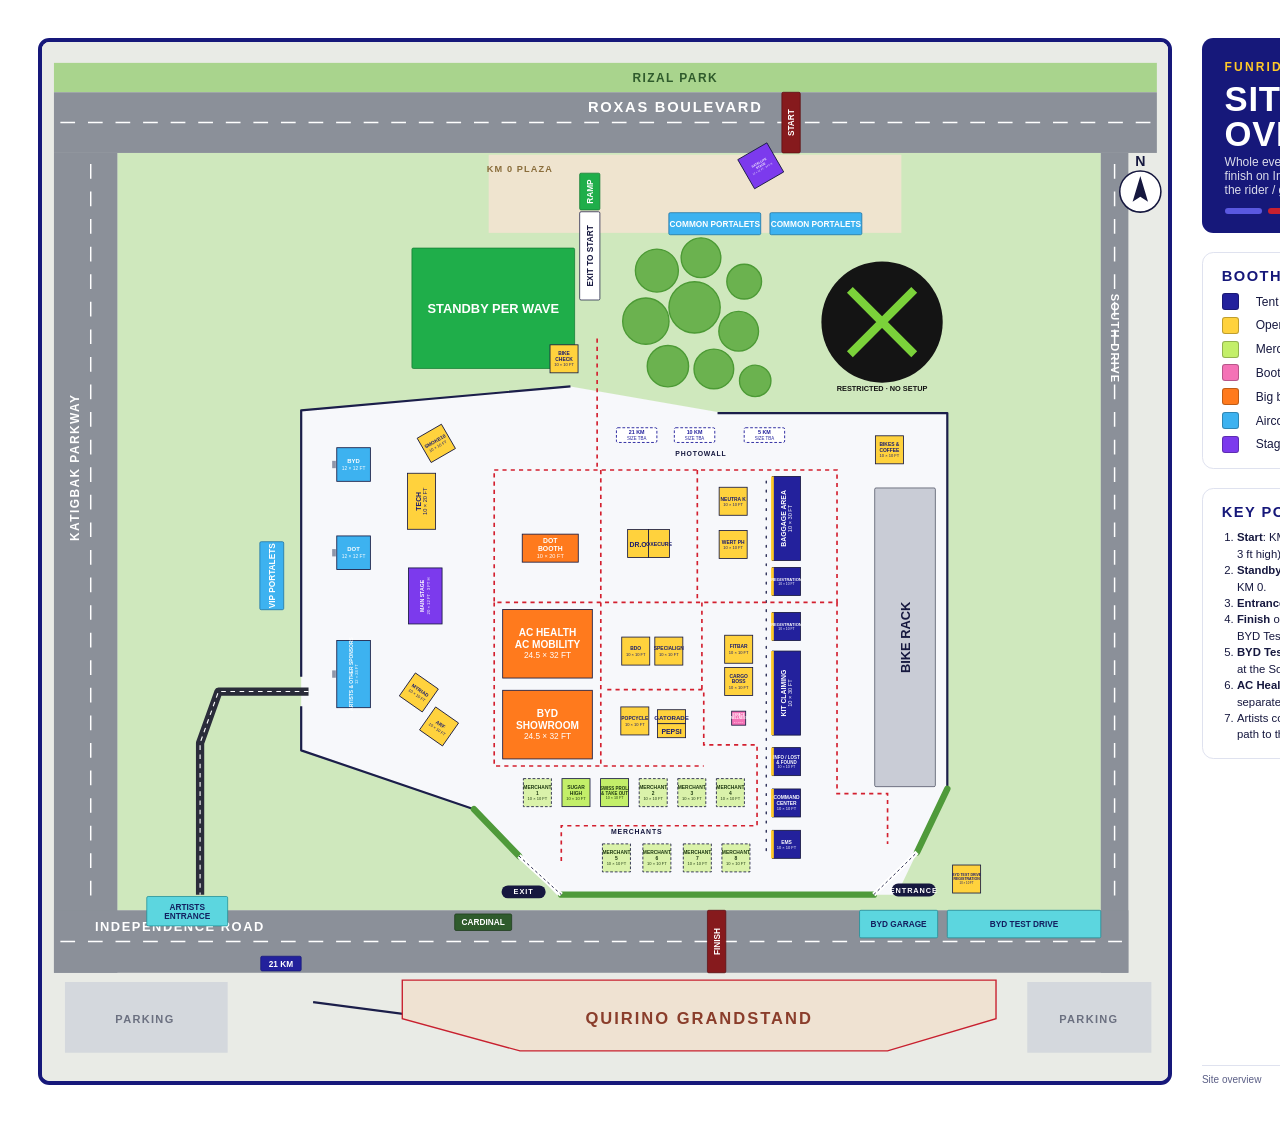
==== commit 6d3f5b5a: "Site overview: remove red Bike Village box Drop the red dashed Bike Village outline and label from t" ====
--- a/tools/layout-plan.html
+++ b/tools/layout-plan.html
@@ -160,16 +160,13 @@
 <g><rect x="733.76" y="849.76" width="30.48" height="30.48" fill="#c3ef69" stroke="#16183f" stroke-width=".9" fill-opacity=".55" stroke-dasharray="3 2"/><text fill="#1f3a12" text-anchor="middle" dominant-baseline="central" font-family="'Arial Narrow','Bahnschrift',Arial,sans-serif"><tspan x="749" y="858.99" font-size="5.36" font-weight="700">MERCHANT</tspan><tspan x="749" y="865.00" font-size="5.36" font-weight="700">6</tspan><tspan x="749" y="871.01" font-size="4.40" font-weight="400">10 × 10 FT</tspan></text></g>
 <g><rect x="777.76" y="849.76" width="30.48" height="30.48" fill="#c3ef69" stroke="#16183f" stroke-width=".9" fill-opacity=".55" stroke-dasharray="3 2"/><text fill="#1f3a12" text-anchor="middle" dominant-baseline="central" font-family="'Arial Narrow','Bahnschrift',Arial,sans-serif"><tspan x="793" y="858.99" font-size="5.36" font-weight="700">MERCHANT</tspan><tspan x="793" y="865.00" font-size="5.36" font-weight="700">7</tspan><tspan x="793" y="871.01" font-size="4.40" font-weight="400">10 × 10 FT</tspan></text></g>
 <g><rect x="819.76" y="849.76" width="30.48" height="30.48" fill="#c3ef69" stroke="#16183f" stroke-width=".9" fill-opacity=".55" stroke-dasharray="3 2"/><text fill="#1f3a12" text-anchor="middle" dominant-baseline="central" font-family="'Arial Narrow','Bahnschrift',Arial,sans-serif"><tspan x="835" y="858.99" font-size="5.36" font-weight="700">MERCHANT</tspan><tspan x="835" y="865.00" font-size="5.36" font-weight="700">8</tspan><tspan x="835" y="871.01" font-size="4.40" font-weight="400">10 × 10 FT</tspan></text></g>
-<rect x="566" y="330" width="560" height="0" />
-<rect x="352" y="340" width="725" height="580" fill="none" stroke="#c8202f" stroke-width="3" stroke-dasharray="10 6"/>
-<text x="360" y="332" font-family="'Arial Narrow','Bahnschrift',Arial,sans-serif" font-weight="700" font-size="14" fill="#c8202f">BIKE VILLAGE</text>
 <g transform="translate(1275 140) scale(1.4)"><circle r="16" fill="#fff" stroke="#16183f" stroke-width="1.2"/><path d="M0 -12 L6 8 L0 4 L-6 8Z" fill="#16183f"/><text y="-20" text-anchor="middle" font-family="'Arial Narrow','Bahnschrift',Arial,sans-serif" font-weight="700" font-size="11" fill="#16183f">N</text></g>
 </svg></div>
   <aside>
     <div class="title">
       <div class="eyebrow">FunRide PH · Rizal Park, Manila</div>
       <h1>Site<br>Overview</h1>
-      <p>Whole event site from KM 0 on Roxas Boulevard to the finish on Independence Road. The dashed red box is the Bike Village; the red dotted lines are the rider / guest flow lanes.</p>
+      <p>Whole event site from KM 0 on Roxas Boulevard to the finish on Independence Road. The red dotted lines are the rider / guest flow lanes.</p>
       <div class="stripe"><i></i><i></i><i></i></div>
     </div>
     <div class="box">
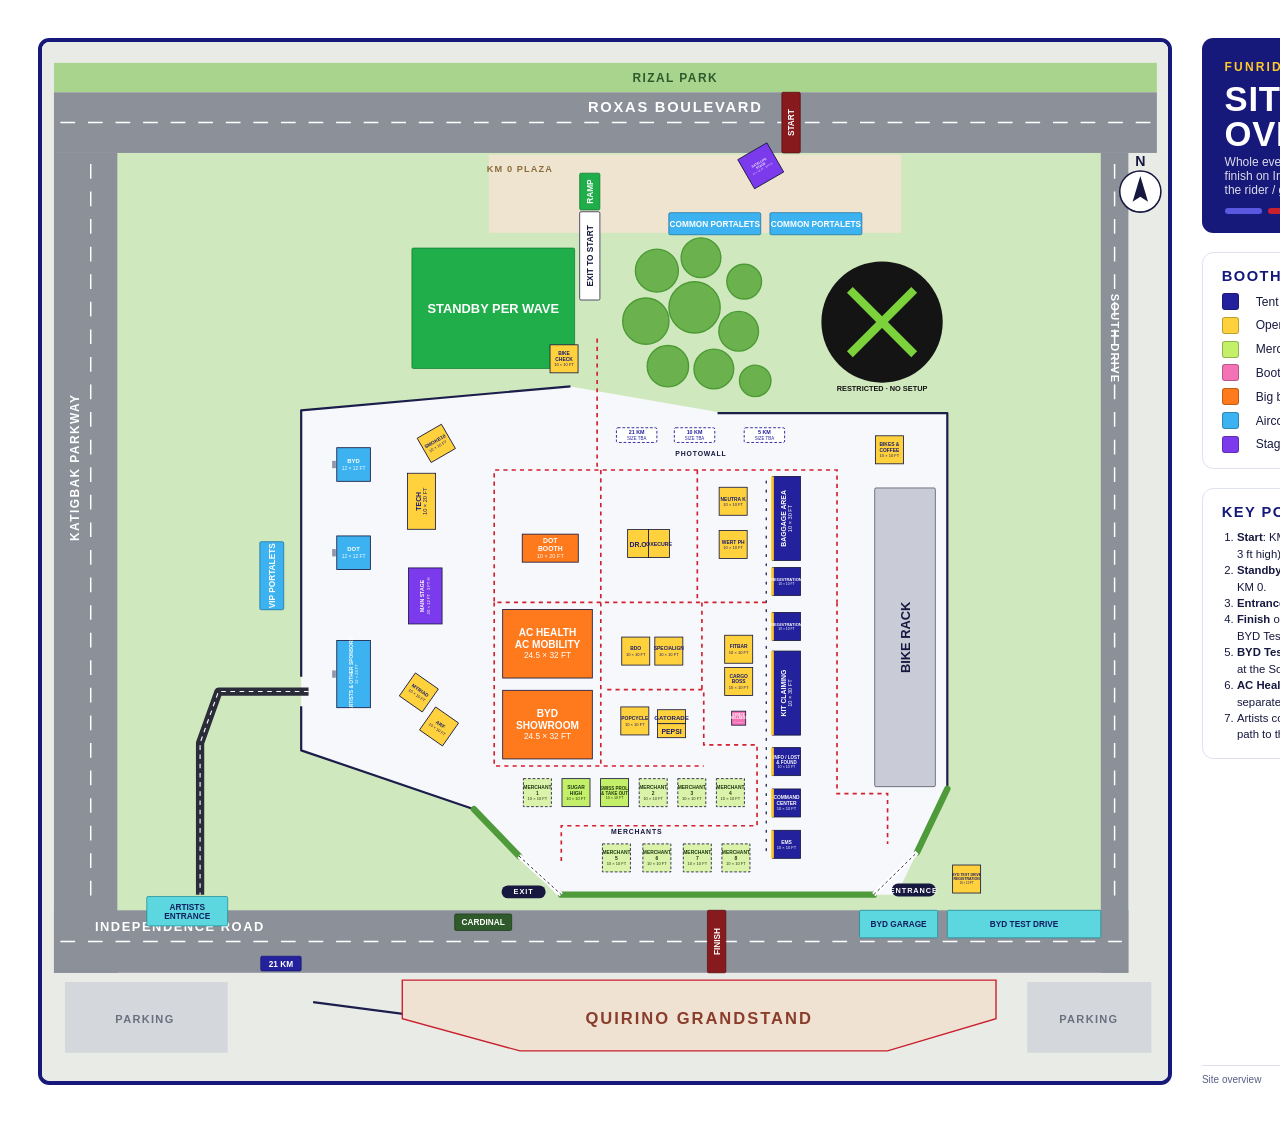
==== commit af4511f0: "Stop flow lane at ops barrier to clear Registration booths The red flow lane at y 587 crossed the op" ====
--- a/tools/layout-plan.html
+++ b/tools/layout-plan.html
@@ -63,7 +63,7 @@
 <polyline points="1065,790 1032,859" fill="none" stroke="#4f9a3a" stroke-width="7" stroke-linecap="round"/>
 <line x1="868" y1="455" x2="868" y2="865" stroke="#1b1e4a" stroke-width="1.4" stroke-dasharray="2 8" stroke-linecap="round"/>
 <polyline points="684,300 684,443" fill="none" stroke="#d3202f" stroke-width="1.8" stroke-dasharray="4.5 4.5"/>
-<polyline points="572,443 945,443 945,587 572,587 572,443" fill="none" stroke="#d3202f" stroke-width="1.8" stroke-dasharray="4.5 4.5"/>
+<polyline points="868,587 572,587 572,443 945,443 945,587" fill="none" stroke="#d3202f" stroke-width="1.8" stroke-dasharray="4.5 4.5"/>
 <polyline points="688,443 688,765" fill="none" stroke="#d3202f" stroke-width="1.8" stroke-dasharray="4.5 4.5"/>
 <polyline points="793,443 793,587" fill="none" stroke="#d3202f" stroke-width="1.8" stroke-dasharray="4.5 4.5"/>
 <polyline points="572,587 572,765 800,765" fill="none" stroke="#d3202f" stroke-width="1.8" stroke-dasharray="4.5 4.5"/>
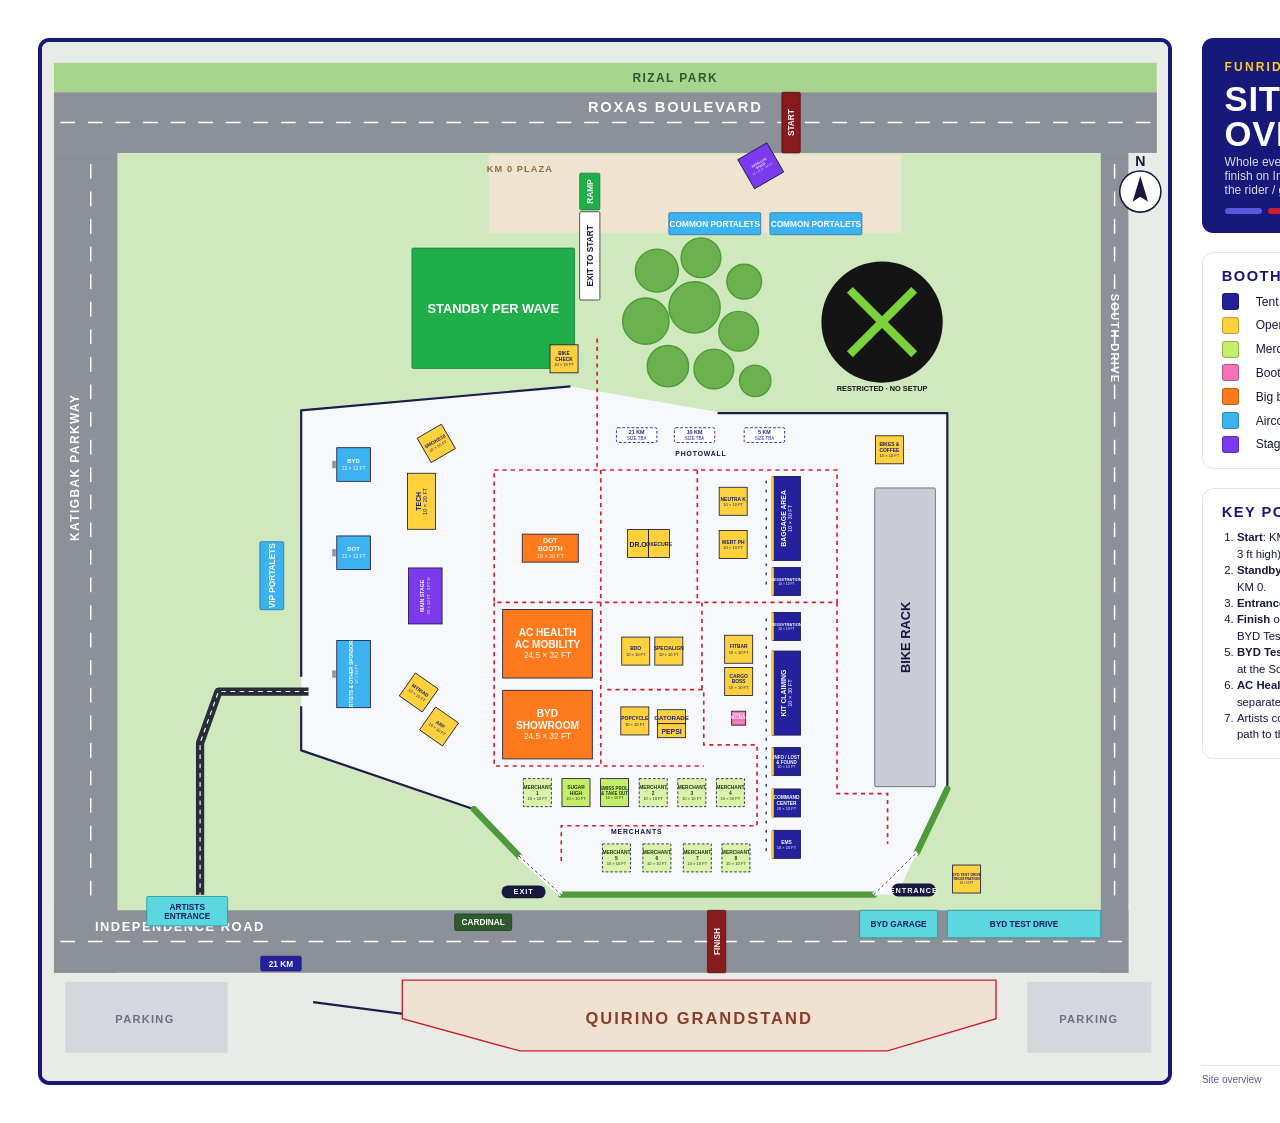
==== commit 6c9e01da: "Open ops barricade for the Registration entrance lane Add a ~3 m opening in the ops-column barricade" ====
--- a/tools/layout-plan.html
+++ b/tools/layout-plan.html
@@ -61,9 +61,10 @@
 <polyline points="550,812 599,863" fill="none" stroke="#4f9a3a" stroke-width="7" stroke-linecap="round"/>
 <polyline points="645,905 985,905" fill="none" stroke="#4f9a3a" stroke-width="7" stroke-linecap="round"/>
 <polyline points="1065,790 1032,859" fill="none" stroke="#4f9a3a" stroke-width="7" stroke-linecap="round"/>
-<line x1="868" y1="455" x2="868" y2="865" stroke="#1b1e4a" stroke-width="1.4" stroke-dasharray="2 8" stroke-linecap="round"/>
+<line x1="868" y1="455" x2="868" y2="575" stroke="#1b1e4a" stroke-width="1.4" stroke-dasharray="2 8" stroke-linecap="round"/>
+<line x1="868" y1="605" x2="868" y2="865" stroke="#1b1e4a" stroke-width="1.4" stroke-dasharray="2 8" stroke-linecap="round"/>
 <polyline points="684,300 684,443" fill="none" stroke="#d3202f" stroke-width="1.8" stroke-dasharray="4.5 4.5"/>
-<polyline points="868,587 572,587 572,443 945,443 945,587" fill="none" stroke="#d3202f" stroke-width="1.8" stroke-dasharray="4.5 4.5"/>
+<polyline points="572,443 945,443 945,587 572,587 572,443" fill="none" stroke="#d3202f" stroke-width="1.8" stroke-dasharray="4.5 4.5"/>
 <polyline points="688,443 688,765" fill="none" stroke="#d3202f" stroke-width="1.8" stroke-dasharray="4.5 4.5"/>
 <polyline points="793,443 793,587" fill="none" stroke="#d3202f" stroke-width="1.8" stroke-dasharray="4.5 4.5"/>
 <polyline points="572,587 572,765 800,765" fill="none" stroke="#d3202f" stroke-width="1.8" stroke-dasharray="4.5 4.5"/>
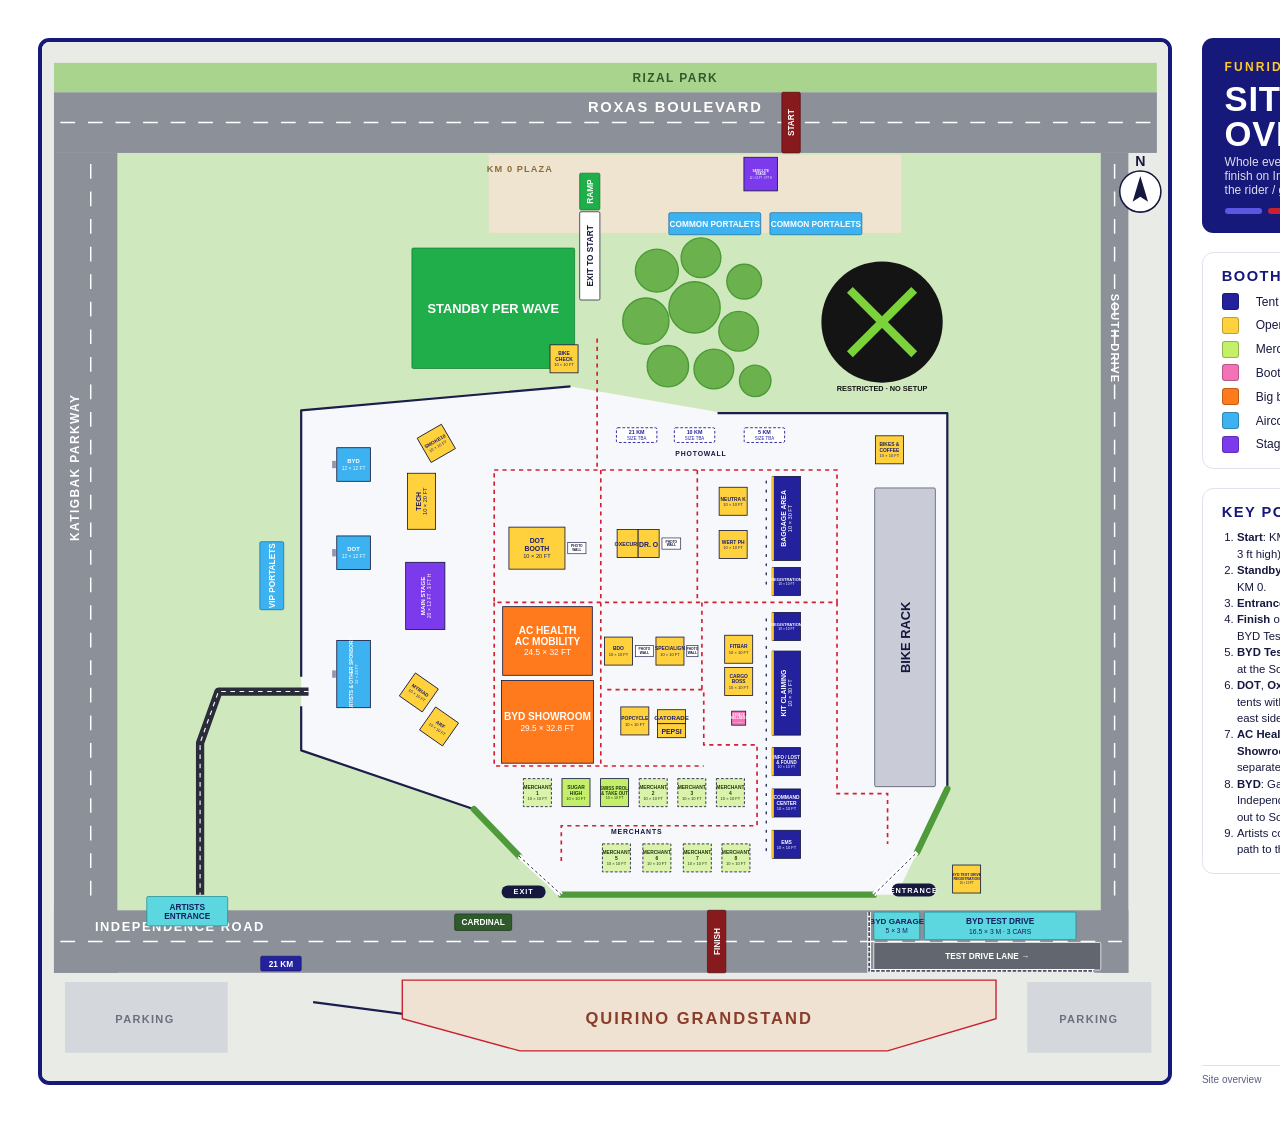
==== commit ff3da099: "updated booth design" ====
--- a/tools/layout-plan.html
+++ b/tools/layout-plan.html
@@ -104,8 +104,10 @@
 <g><rect x="317" y="521" width="26" height="74" rx="1.5" fill="#3db2f0" stroke="#1b6fa0" stroke-width="0.8" /><text transform="rotate(-90 330 558)" fill="#fff" text-anchor="middle" dominant-baseline="central" font-family="'Arial Narrow','Bahnschrift',Arial,sans-serif"><tspan x="330" y="558.00" font-size="9.00" font-weight="700">VIP PORTALETS</tspan></text></g>
 <g><rect x="762" y="163" width="100" height="24" rx="1.5" fill="#3db2f0" stroke="#1b6fa0" stroke-width="0.8" /><text fill="#fff" text-anchor="middle" dominant-baseline="central" font-family="'Arial Narrow','Bahnschrift',Arial,sans-serif"><tspan x="812" y="175.00" font-size="9.00" font-weight="700">COMMON PORTALETS</tspan></text></g>
 <g><rect x="872" y="163" width="100" height="24" rx="1.5" fill="#3db2f0" stroke="#1b6fa0" stroke-width="0.8" /><text fill="#fff" text-anchor="middle" dominant-baseline="central" font-family="'Arial Narrow','Bahnschrift',Arial,sans-serif"><tspan x="922" y="175.00" font-size="9.00" font-weight="700">COMMON PORTALETS</tspan></text></g>
-<g><rect x="1065" y="922" width="167" height="30" rx="1.5" fill="#5cd6df" stroke="#1d8b94" stroke-width="0.8" /><text fill="#132060" text-anchor="middle" dominant-baseline="central" font-family="'Arial Narrow','Bahnschrift',Arial,sans-serif"><tspan x="1148.5" y="937.00" font-size="9.00" font-weight="700">BYD TEST DRIVE</tspan></text></g>
-<g><rect x="969.5" y="922" width="85" height="30" rx="1.5" fill="#5cd6df" stroke="#1d8b94" stroke-width="0.8" /><text fill="#132060" text-anchor="middle" dominant-baseline="central" font-family="'Arial Narrow','Bahnschrift',Arial,sans-serif"><tspan x="1012" y="937.00" font-size="9.00" font-weight="700">BYD GARAGE</tspan></text></g>
+<g><rect x="1040" y="924" width="165" height="30" rx="1.5" fill="#5cd6df" stroke="#1d8b94" stroke-width="0.8" /><text fill="#132060" text-anchor="middle" dominant-baseline="central" font-family="'Arial Narrow','Bahnschrift',Arial,sans-serif"><tspan x="1122.5" y="933.96" font-size="9.00" font-weight="700">BYD TEST DRIVE</tspan><tspan x="1122.5" y="944.04" font-size="7.38" font-weight="400">16.5 × 3 M · 3 CARS</tspan></text></g>
+<g><rect x="985" y="924" width="50" height="30" rx="1.5" fill="#5cd6df" stroke="#1d8b94" stroke-width="0.8" /><text fill="#132060" text-anchor="middle" dominant-baseline="central" font-family="'Arial Narrow','Bahnschrift',Arial,sans-serif"><tspan x="1010" y="934.07" font-size="8.80" font-weight="700">BYD GARAGE</tspan><tspan x="1010" y="943.93" font-size="7.22" font-weight="400">5 × 3 M</tspan></text></g>
+<g><rect x="985" y="957" width="247" height="30" rx="1.5" fill="#62676f" stroke="#ffffff" stroke-width="0.8" /><text fill="#ffffff" text-anchor="middle" dominant-baseline="central" font-family="'Arial Narrow','Bahnschrift',Arial,sans-serif"><tspan x="1108.5" y="972.00" font-size="9.00" font-weight="700">TEST DRIVE LANE  →</tspan></text></g>
+<polyline points="980,924 980,988 1225,988" fill="none" stroke="#ffffff" stroke-width="4"/><polyline points="980,924 980,988 1225,988" fill="none" stroke="#4a4e60" stroke-width="2" stroke-dasharray="4 1.5"/>
 <g><rect x="194" y="907" width="88" height="32" rx="1.5" fill="#5cd6df" stroke="#1d8b94" stroke-width="0.8" /><text fill="#132060" text-anchor="middle" dominant-baseline="central" font-family="'Arial Narrow','Bahnschrift',Arial,sans-serif"><tspan x="238" y="917.96" font-size="9.00" font-weight="700">ARTISTS</tspan><tspan x="238" y="928.04" font-size="9.00" font-weight="700">ENTRANCE</tspan></text></g>
 <g><rect x="529" y="926" width="62" height="18" rx="1.5" fill="#2f5b2c" stroke="#1c3a1a" stroke-width="0.8" /><text fill="#fff" text-anchor="middle" dominant-baseline="central" font-family="'Arial Narrow','Bahnschrift',Arial,sans-serif"><tspan x="560" y="935.00" font-size="9.00" font-weight="700">CARDINAL</tspan></text></g>
 <g><rect x="318" y="972" width="44" height="16" rx="1.5" fill="#23219c" stroke="#16187a" stroke-width="0.8" /><text fill="#fff" text-anchor="middle" dominant-baseline="central" font-family="'Arial Narrow','Bahnschrift',Arial,sans-serif"><tspan x="340" y="980.00" font-size="9.00" font-weight="700">21 KM</tspan></text></g>
@@ -117,16 +119,19 @@
 <g transform="translate(1028.5 900)"><rect x="-24" y="-7" width="48" height="14" rx="7" fill="#16183f"/><text text-anchor="middle" dominant-baseline="central" font-family="'Arial Narrow','Bahnschrift',Arial,sans-serif" font-weight="700" font-size="8" fill="#fff" letter-spacing="1">ENTRANCE</text></g>
 <line x1="599" y1="863" x2="645" y2="905" stroke="#ffffff" stroke-width="5"/><line x1="599" y1="863" x2="645" y2="905" stroke="#16183f" stroke-width="1" stroke-dasharray="3 3"/>
 <g transform="translate(604 902)"><rect x="-24" y="-7" width="48" height="14" rx="7" fill="#16183f"/><text text-anchor="middle" dominant-baseline="central" font-family="'Arial Narrow','Bahnschrift',Arial,sans-serif" font-weight="700" font-size="8" fill="#fff" letter-spacing="1">EXIT</text></g>
-<g><rect x="478.712" y="549.52" width="36.576" height="60.96" fill="#7c3aed" stroke="#16183f" stroke-width=".9"/><text transform="rotate(-90 497 580)" fill="#ffffff" text-anchor="middle" dominant-baseline="central" font-family="'Arial Narrow','Bahnschrift',Arial,sans-serif"><tspan x="497" y="576.84" font-size="5.65" font-weight="700">MAIN STAGE</tspan><tspan x="497" y="583.16" font-size="4.63" font-weight="400">20 × 12 FT · 3 FT H</tspan></text></g>
-<g transform="rotate(-30 862 112)"><rect x="843.712" y="93.712" width="36.576" height="36.576" fill="#7c3aed" stroke="#16183f" stroke-width=".9"/><text fill="#ffffff" text-anchor="middle" dominant-baseline="central" font-family="'Arial Narrow','Bahnschrift',Arial,sans-serif"><tspan x="862" y="108.21" font-size="3.39" font-weight="700">SATELLITE</tspan><tspan x="862" y="112.00" font-size="3.39" font-weight="700">STAGE</tspan><tspan x="862" y="115.79" font-size="2.78" font-weight="400">12 × 12 FT · 3 FT H</tspan></text></g>
+<g><rect x="475.664" y="543.424" width="42.672" height="73.152" fill="#7c3aed" stroke="#16183f" stroke-width=".9"/><text transform="rotate(-90 497 580)" fill="#ffffff" text-anchor="middle" dominant-baseline="central" font-family="'Arial Narrow','Bahnschrift',Arial,sans-serif"><tspan x="497" y="576.21" font-size="6.78" font-weight="700">MAIN STAGE</tspan><tspan x="497" y="583.79" font-size="5.56" font-weight="400">20 × 12 FT · 3 FT H</tspan></text></g>
+<g><rect x="843.712" y="102.712" width="36.576" height="36.576" fill="#7c3aed" stroke="#16183f" stroke-width=".9"/><text fill="#ffffff" text-anchor="middle" dominant-baseline="central" font-family="'Arial Narrow','Bahnschrift',Arial,sans-serif"><tspan x="862" y="117.21" font-size="3.39" font-weight="700">SATELLITE</tspan><tspan x="862" y="121.00" font-size="3.39" font-weight="700">STAGE</tspan><tspan x="862" y="124.79" font-size="2.78" font-weight="400">12 × 12 FT · 3 FT H</tspan></text></g>
 <g><rect x="477.76" y="446.52" width="30.48" height="60.96" fill="#ffd23d" stroke="#16183f" stroke-width=".9"/><text transform="rotate(-90 493 477)" fill="#1b1d6e" text-anchor="middle" dominant-baseline="central" font-family="'Arial Narrow','Bahnschrift',Arial,sans-serif"><tspan x="493" y="472.80" font-size="7.50" font-weight="700">TECH</tspan><tspan x="493" y="481.20" font-size="6.15" font-weight="400">10 × 20 FT</tspan></text></g>
 <g transform="rotate(-30 509 414)"><rect x="493.76" y="398.76" width="30.48" height="30.48" fill="#ffd23d" stroke="#16183f" stroke-width=".9"/><text fill="#1b1d6e" text-anchor="middle" dominant-baseline="central" font-family="'Arial Narrow','Bahnschrift',Arial,sans-serif"><tspan x="509" y="411.00" font-size="5.36" font-weight="700">SMOKE10</tspan><tspan x="509" y="417.00" font-size="4.40" font-weight="400">10 × 10 FT</tspan></text></g>
-<g><rect x="717.1700000000001" y="507.76" width="22.86" height="30.48" fill="#ffd23d" stroke="#16183f" stroke-width=".9"/><text fill="#1b1d6e" text-anchor="middle" dominant-baseline="central" font-family="'Arial Narrow','Bahnschrift',Arial,sans-serif"><tspan x="728.6" y="523.00" font-size="7.50" font-weight="700">DR.O</tspan></text></g>
-<g><rect x="739.97" y="507.76" width="22.86" height="30.48" fill="#ffd23d" stroke="#16183f" stroke-width=".9"/><text fill="#1b1d6e" text-anchor="middle" dominant-baseline="central" font-family="'Arial Narrow','Bahnschrift',Arial,sans-serif"><tspan x="751.4" y="523.00" font-size="5.75" font-weight="700">OXECURE</tspan></text></g>
+<g><rect x="705.75" y="507.76" width="22.86" height="30.48" fill="#ffd23d" stroke="#16183f" stroke-width=".9"/><text fill="#1b1d6e" text-anchor="middle" dominant-baseline="central" font-family="'Arial Narrow','Bahnschrift',Arial,sans-serif"><tspan x="717.18" y="523.00" font-size="5.75" font-weight="700">OXECURE</tspan></text></g>
+<g><rect x="728.61" y="507.76" width="22.86" height="30.48" fill="#ffd23d" stroke="#16183f" stroke-width=".9"/><text fill="#1b1d6e" text-anchor="middle" dominant-baseline="central" font-family="'Arial Narrow','Bahnschrift',Arial,sans-serif"><tspan x="740.04" y="523.00" font-size="7.50" font-weight="700">DR. O</tspan></text></g>
+<g><rect x="754.5179999999999" y="516.904" width="20.4216" height="12.192" fill="#ffffff" stroke="#16183f" stroke-width=".7"/><text fill="#16183f" text-anchor="middle" dominant-baseline="central" font-family="'Arial Narrow','Bahnschrift',Arial,sans-serif"><tspan x="764.7287999999999" y="520.98" font-size="3.60" font-weight="700">PHOTO</tspan><tspan x="764.7287999999999" y="525.02" font-size="3.60" font-weight="700">WALL</tspan></text></g>
 <g><rect x="816.76" y="461.76" width="30.48" height="30.48" fill="#ffd23d" stroke="#16183f" stroke-width=".9"/><text fill="#1b1d6e" text-anchor="middle" dominant-baseline="central" font-family="'Arial Narrow','Bahnschrift',Arial,sans-serif"><tspan x="832" y="474.00" font-size="5.36" font-weight="700">NEUTRA K</tspan><tspan x="832" y="480.00" font-size="4.40" font-weight="400">10 × 10 FT</tspan></text></g>
 <g><rect x="816.76" y="508.76" width="30.48" height="30.48" fill="#ffd23d" stroke="#16183f" stroke-width=".9"/><text fill="#1b1d6e" text-anchor="middle" dominant-baseline="central" font-family="'Arial Narrow','Bahnschrift',Arial,sans-serif"><tspan x="832" y="521.00" font-size="5.36" font-weight="700">WERT PH</tspan><tspan x="832" y="527.00" font-size="4.40" font-weight="400">10 × 10 FT</tspan></text></g>
-<g><rect x="710.76" y="624.76" width="30.48" height="30.48" fill="#ffd23d" stroke="#16183f" stroke-width=".9"/><text fill="#1b1d6e" text-anchor="middle" dominant-baseline="central" font-family="'Arial Narrow','Bahnschrift',Arial,sans-serif"><tspan x="726" y="637.00" font-size="5.36" font-weight="700">BDO</tspan><tspan x="726" y="643.00" font-size="4.40" font-weight="400">10 × 10 FT</tspan></text></g>
-<g><rect x="746.76" y="624.76" width="30.48" height="30.48" fill="#ffd23d" stroke="#16183f" stroke-width=".9"/><text fill="#1b1d6e" text-anchor="middle" dominant-baseline="central" font-family="'Arial Narrow','Bahnschrift',Arial,sans-serif"><tspan x="762" y="637.00" font-size="5.36" font-weight="700">SPECIALIGN</tspan><tspan x="762" y="643.00" font-size="4.40" font-weight="400">10 × 10 FT</tspan></text></g>
+<g><rect x="692" y="624.76" width="30.48" height="30.48" fill="#ffd23d" stroke="#16183f" stroke-width=".9"/><text fill="#1b1d6e" text-anchor="middle" dominant-baseline="central" font-family="'Arial Narrow','Bahnschrift',Arial,sans-serif"><tspan x="707.24" y="637.00" font-size="5.36" font-weight="700">BDO</tspan><tspan x="707.24" y="643.00" font-size="4.40" font-weight="400">10 × 10 FT</tspan></text></g>
+<g><rect x="725.528" y="633.904" width="19.812" height="12.192" fill="#ffffff" stroke="#16183f" stroke-width=".7"/><text fill="#16183f" text-anchor="middle" dominant-baseline="central" font-family="'Arial Narrow','Bahnschrift',Arial,sans-serif"><tspan x="735.434" y="637.98" font-size="3.60" font-weight="700">PHOTO</tspan><tspan x="735.434" y="642.02" font-size="3.60" font-weight="700">WALL</tspan></text></g>
+<g><rect x="748" y="624.76" width="30.48" height="30.48" fill="#ffd23d" stroke="#16183f" stroke-width=".9"/><text fill="#1b1d6e" text-anchor="middle" dominant-baseline="central" font-family="'Arial Narrow','Bahnschrift',Arial,sans-serif"><tspan x="763.24" y="637.00" font-size="5.36" font-weight="700">SPECIALIGN</tspan><tspan x="763.24" y="643.00" font-size="4.40" font-weight="400">10 × 10 FT</tspan></text></g>
+<g><rect x="781.528" y="633.904" width="12.192" height="12.192" fill="#ffffff" stroke="#16183f" stroke-width=".7"/><text fill="#16183f" text-anchor="middle" dominant-baseline="central" font-family="'Arial Narrow','Bahnschrift',Arial,sans-serif"><tspan x="787.624" y="637.98" font-size="3.60" font-weight="700">PHOTO</tspan><tspan x="787.624" y="642.02" font-size="3.60" font-weight="700">WALL</tspan></text></g>
 <g><rect x="822.76" y="622.76" width="30.48" height="30.48" fill="#ffd23d" stroke="#16183f" stroke-width=".9"/><text fill="#1b1d6e" text-anchor="middle" dominant-baseline="central" font-family="'Arial Narrow','Bahnschrift',Arial,sans-serif"><tspan x="838" y="635.00" font-size="5.36" font-weight="700">FITBAR</tspan><tspan x="838" y="641.00" font-size="4.40" font-weight="400">10 × 10 FT</tspan></text></g>
 <g><rect x="822.76" y="657.76" width="30.48" height="30.48" fill="#ffd23d" stroke="#16183f" stroke-width=".9"/><text fill="#1b1d6e" text-anchor="middle" dominant-baseline="central" font-family="'Arial Narrow','Bahnschrift',Arial,sans-serif"><tspan x="838" y="666.99" font-size="5.36" font-weight="700">CARGO</tspan><tspan x="838" y="673.00" font-size="5.36" font-weight="700">BOSS</tspan><tspan x="838" y="679.01" font-size="4.40" font-weight="400">10 × 10 FT</tspan></text></g>
 <g><rect x="709.76" y="700.76" width="30.48" height="30.48" fill="#ffd23d" stroke="#16183f" stroke-width=".9"/><text fill="#1b1d6e" text-anchor="middle" dominant-baseline="central" font-family="'Arial Narrow','Bahnschrift',Arial,sans-serif"><tspan x="725" y="713.00" font-size="5.36" font-weight="700">POPCYCLE</tspan><tspan x="725" y="719.00" font-size="4.40" font-weight="400">10 × 10 FT</tspan></text></g>
@@ -136,9 +141,10 @@
 <g><rect x="400.712" y="418.712" width="36.576" height="36.576" fill="#3db2f0" stroke="#16183f" stroke-width=".9"/><rect x="395.712" y="433" width="4" height="8" fill="#8f96a8"/><text fill="#ffffff" text-anchor="middle" dominant-baseline="central" font-family="'Arial Narrow','Bahnschrift',Arial,sans-serif"><tspan x="419" y="433.40" font-size="6.44" font-weight="700">BYD</tspan><tspan x="419" y="440.60" font-size="5.28" font-weight="400">12 × 12 FT</tspan></text></g>
 <g><rect x="400.712" y="514.712" width="36.576" height="36.576" fill="#3db2f0" stroke="#16183f" stroke-width=".9"/><rect x="395.712" y="529" width="4" height="8" fill="#8f96a8"/><text fill="#ffffff" text-anchor="middle" dominant-baseline="central" font-family="'Arial Narrow','Bahnschrift',Arial,sans-serif"><tspan x="419" y="529.40" font-size="6.44" font-weight="700">DOT</tspan><tspan x="419" y="536.60" font-size="5.28" font-weight="400">12 × 12 FT</tspan></text></g>
 <g><rect x="400.712" y="628.424" width="36.576" height="73.152" fill="#3db2f0" stroke="#16183f" stroke-width=".9"/><rect x="395.712" y="661" width="4" height="8" fill="#8f96a8"/><text transform="rotate(-90 419 665)" fill="#ffffff" text-anchor="middle" dominant-baseline="central" font-family="'Arial Narrow','Bahnschrift',Arial,sans-serif"><tspan x="419" y="662.00" font-size="5.36" font-weight="700">ARTISTS &amp; OTHER SPONSORS</tspan><tspan x="419" y="668.00" font-size="4.40" font-weight="400">12 × 24 FT</tspan></text></g>
-<g><rect x="602.52" y="512.76" width="60.96" height="30.48" fill="#ff7a1d" stroke="#16183f" stroke-width=".9"/><text fill="#ffffff" text-anchor="middle" dominant-baseline="central" font-family="'Arial Narrow','Bahnschrift',Arial,sans-serif"><tspan x="633" y="519.67" font-size="7.44" font-weight="700">DOT</tspan><tspan x="633" y="528.00" font-size="7.44" font-weight="700">BOOTH</tspan><tspan x="633" y="536.33" font-size="6.10" font-weight="400">10 × 20 FT</tspan></text></g>
-<g><rect x="581.232" y="594.662" width="97.536" height="74.676" fill="#ff7a1d" stroke="#16183f" stroke-width=".9"/><text fill="#ffffff" text-anchor="middle" dominant-baseline="central" font-family="'Arial Narrow','Bahnschrift',Arial,sans-serif"><tspan x="630" y="619.68" font-size="11.00" font-weight="700">AC HEALTH</tspan><tspan x="630" y="632.00" font-size="11.00" font-weight="700">AC MOBILITY</tspan><tspan x="630" y="644.32" font-size="9.02" font-weight="400">24.5 × 32 FT</tspan></text></g>
-<g><rect x="581.232" y="682.662" width="97.536" height="74.676" fill="#ff7a1d" stroke="#16183f" stroke-width=".9"/><text fill="#ffffff" text-anchor="middle" dominant-baseline="central" font-family="'Arial Narrow','Bahnschrift',Arial,sans-serif"><tspan x="630" y="707.68" font-size="11.00" font-weight="700">BYD</tspan><tspan x="630" y="720.00" font-size="11.00" font-weight="700">SHOWROOM</tspan><tspan x="630" y="732.32" font-size="9.02" font-weight="400">24.5 × 32 FT</tspan></text></g>
+<g><rect x="588.02" y="505.14" width="60.96" height="45.72" fill="#ffd23d" stroke="#16183f" stroke-width=".9"/><text fill="#1b1d6e" text-anchor="middle" dominant-baseline="central" font-family="'Arial Narrow','Bahnschrift',Arial,sans-serif"><tspan x="618.5" y="519.60" font-size="7.50" font-weight="700">DOT</tspan><tspan x="618.5" y="528.00" font-size="7.50" font-weight="700">BOOTH</tspan><tspan x="618.5" y="536.40" font-size="6.15" font-weight="400">10 × 20 FT</tspan></text></g>
+<g><rect x="652.028" y="521.904" width="19.812" height="12.192" fill="#ffffff" stroke="#16183f" stroke-width=".7"/><text fill="#16183f" text-anchor="middle" dominant-baseline="central" font-family="'Arial Narrow','Bahnschrift',Arial,sans-serif"><tspan x="661.934" y="525.98" font-size="3.60" font-weight="700">PHOTO</tspan><tspan x="661.934" y="530.02" font-size="3.60" font-weight="700">WALL</tspan></text></g>
+<g><rect x="581.232" y="591.662" width="97.536" height="74.676" fill="#ff7a1d" stroke="#16183f" stroke-width=".9"/><text fill="#ffffff" text-anchor="middle" dominant-baseline="central" font-family="'Arial Narrow','Bahnschrift',Arial,sans-serif"><tspan x="630" y="616.68" font-size="11.00" font-weight="700">AC HEALTH</tspan><tspan x="630" y="629.00" font-size="11.00" font-weight="700">AC MOBILITY</tspan><tspan x="630" y="641.32" font-size="9.02" font-weight="400">24.5 × 32 FT</tspan></text></g>
+<g><rect x="580.0128" y="672.042" width="99.97439999999999" height="89.916" fill="#ff7a1d" stroke="#16183f" stroke-width=".9"/><text fill="#ffffff" text-anchor="middle" dominant-baseline="central" font-family="'Arial Narrow','Bahnschrift',Arial,sans-serif"><tspan x="630" y="710.84" font-size="11.00" font-weight="700">BYD SHOWROOM</tspan><tspan x="630" y="723.16" font-size="9.02" font-weight="400">29.5 × 32.8 FT</tspan></text></g>
 <g><rect x="1070.76" y="872.76" width="30.48" height="30.48" fill="#ffd23d" stroke="#16183f" stroke-width=".9"/><text fill="#1b1d6e" text-anchor="middle" dominant-baseline="central" font-family="'Arial Narrow','Bahnschrift',Arial,sans-serif"><tspan x="1086" y="883.71" font-size="3.83" font-weight="700">BYD TEST DRIVE</tspan><tspan x="1086" y="888.00" font-size="3.83" font-weight="700">REGISTRATION</tspan><tspan x="1086" y="892.29" font-size="3.14" font-weight="400">10 × 10 FT</tspan></text></g>
 <g><rect x="874.76" y="449.98" width="30.48" height="91.44" fill="#23219c" stroke="#16183f" stroke-width=".9"/><line x1="874.76" y1="449.98" x2="874.76" y2="541.4200000000001" stroke="#ffc928" stroke-width="3"/><text transform="rotate(-90 890 495.7)" fill="#ffffff" text-anchor="middle" dominant-baseline="central" font-family="'Arial Narrow','Bahnschrift',Arial,sans-serif"><tspan x="890" y="491.50" font-size="7.50" font-weight="700">BAGGAGE AREA</tspan><tspan x="890" y="499.90" font-size="6.15" font-weight="400">10 × 30 FT</tspan></text></g>
 <g><rect x="874.76" y="549.01" width="30.48" height="30.48" fill="#23219c" stroke="#16183f" stroke-width=".9"/><line x1="874.76" y1="549.01" x2="874.76" y2="579.49" stroke="#ffc928" stroke-width="3"/><text fill="#ffffff" text-anchor="middle" dominant-baseline="central" font-family="'Arial Narrow','Bahnschrift',Arial,sans-serif"><tspan x="890" y="561.75" font-size="4.47" font-weight="700">REGISTRATION</tspan><tspan x="890" y="566.75" font-size="3.67" font-weight="400">10 × 10 FT</tspan></text></g>
@@ -182,7 +188,9 @@
         <li><b>Entrance</b> southeast corner, <b>Exit</b> southwest corner.</li>
         <li><b>Finish</b> on Independence Road, beside BYD Garage and BYD Test Drive.</li>
         <li><b>BYD Test Drive</b> stays on Independence Road and stops at the South Drive corner.</li>
-        <li><b>AC Health / AC Mobility</b> and <b>BYD Showroom</b> are two separate 24.5 × 32 ft big booths.</li>
+        <li><b>DOT</b>, <b>Oxecure / Dr. O</b>, <b>BDO</b> and <b>Specialign</b> are branded tents with an 8 × 4 ft photo wall and 3D letters on their east side.</li>
+        <li><b>AC Health / AC Mobility</b> (24.5 × 32 ft) and the <b>BYD Showroom</b> (29.5 × 32.8 ft truss tent with arch) are two separate booths.</li>
+        <li><b>BYD</b>: Garage + Test Drive tents on the north half of Independence Road; the south half is the test drive lane out to South Drive.</li>
         <li>Artists come in through the Artists Entrance and follow the path to the aircon tents.</li>
       </ol>
     </div>
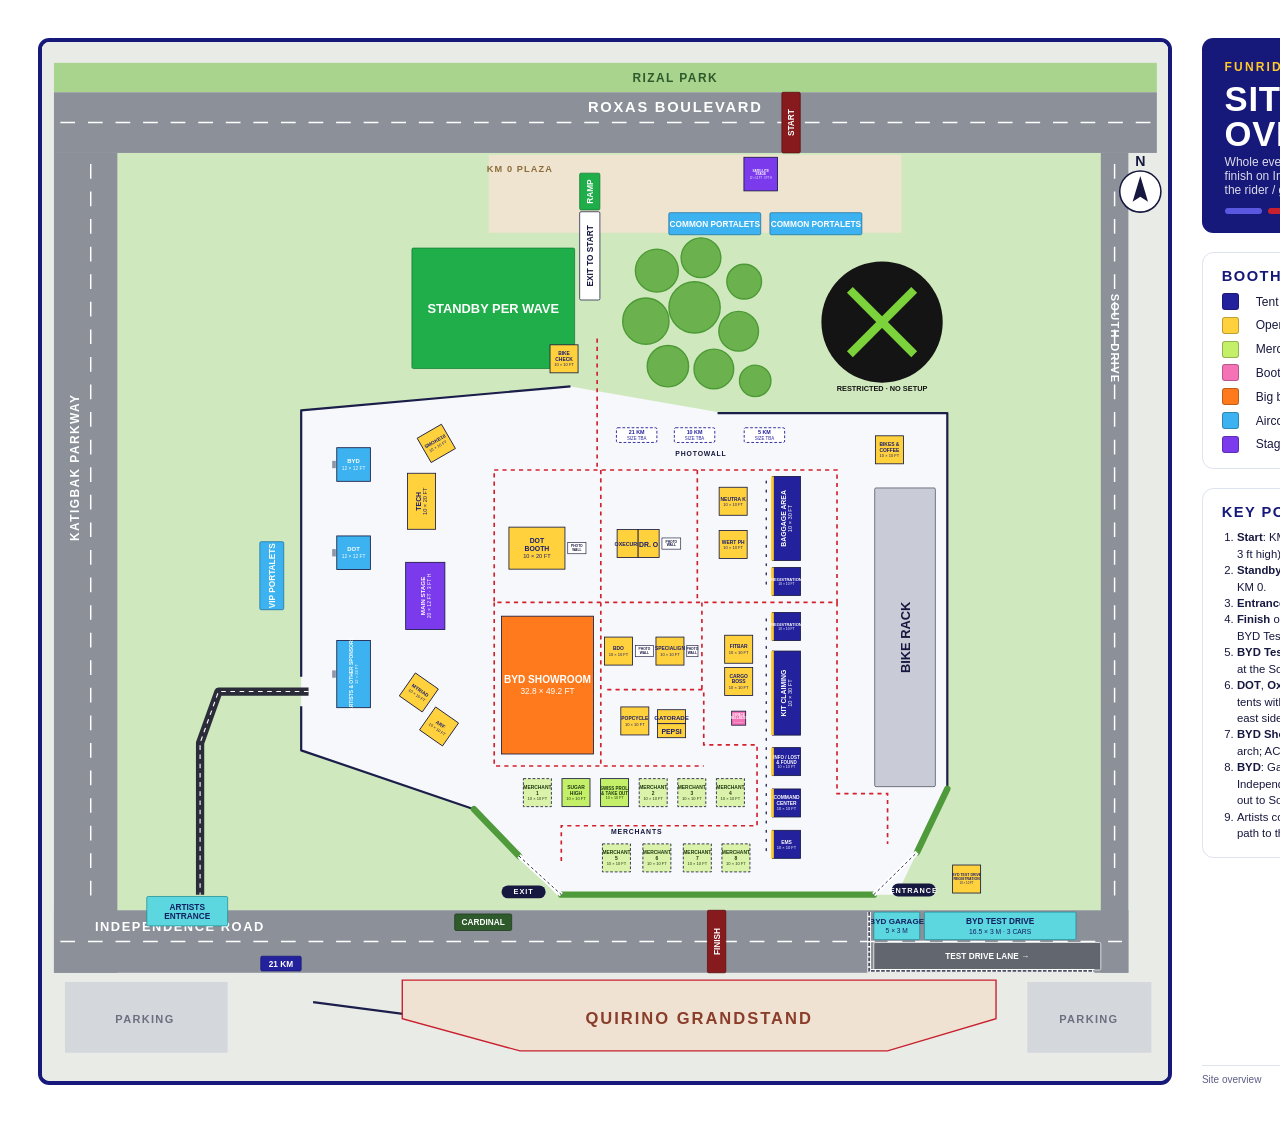
==== commit 317504a2: "byd update" ====
--- a/tools/layout-plan.html
+++ b/tools/layout-plan.html
@@ -143,8 +143,7 @@
 <g><rect x="400.712" y="628.424" width="36.576" height="73.152" fill="#3db2f0" stroke="#16183f" stroke-width=".9"/><rect x="395.712" y="661" width="4" height="8" fill="#8f96a8"/><text transform="rotate(-90 419 665)" fill="#ffffff" text-anchor="middle" dominant-baseline="central" font-family="'Arial Narrow','Bahnschrift',Arial,sans-serif"><tspan x="419" y="662.00" font-size="5.36" font-weight="700">ARTISTS &amp; OTHER SPONSORS</tspan><tspan x="419" y="668.00" font-size="4.40" font-weight="400">12 × 24 FT</tspan></text></g>
 <g><rect x="588.02" y="505.14" width="60.96" height="45.72" fill="#ffd23d" stroke="#16183f" stroke-width=".9"/><text fill="#1b1d6e" text-anchor="middle" dominant-baseline="central" font-family="'Arial Narrow','Bahnschrift',Arial,sans-serif"><tspan x="618.5" y="519.60" font-size="7.50" font-weight="700">DOT</tspan><tspan x="618.5" y="528.00" font-size="7.50" font-weight="700">BOOTH</tspan><tspan x="618.5" y="536.40" font-size="6.15" font-weight="400">10 × 20 FT</tspan></text></g>
 <g><rect x="652.028" y="521.904" width="19.812" height="12.192" fill="#ffffff" stroke="#16183f" stroke-width=".7"/><text fill="#16183f" text-anchor="middle" dominant-baseline="central" font-family="'Arial Narrow','Bahnschrift',Arial,sans-serif"><tspan x="661.934" y="525.98" font-size="3.60" font-weight="700">PHOTO</tspan><tspan x="661.934" y="530.02" font-size="3.60" font-weight="700">WALL</tspan></text></g>
-<g><rect x="581.232" y="591.662" width="97.536" height="74.676" fill="#ff7a1d" stroke="#16183f" stroke-width=".9"/><text fill="#ffffff" text-anchor="middle" dominant-baseline="central" font-family="'Arial Narrow','Bahnschrift',Arial,sans-serif"><tspan x="630" y="616.68" font-size="11.00" font-weight="700">AC HEALTH</tspan><tspan x="630" y="629.00" font-size="11.00" font-weight="700">AC MOBILITY</tspan><tspan x="630" y="641.32" font-size="9.02" font-weight="400">24.5 × 32 FT</tspan></text></g>
-<g><rect x="580.0128" y="672.042" width="99.97439999999999" height="89.916" fill="#ff7a1d" stroke="#16183f" stroke-width=".9"/><text fill="#ffffff" text-anchor="middle" dominant-baseline="central" font-family="'Arial Narrow','Bahnschrift',Arial,sans-serif"><tspan x="630" y="710.84" font-size="11.00" font-weight="700">BYD SHOWROOM</tspan><tspan x="630" y="723.16" font-size="9.02" font-weight="400">29.5 × 32.8 FT</tspan></text></g>
+<g><rect x="580.0128" y="602.0192" width="99.97439999999999" height="149.9616" fill="#ff7a1d" stroke="#16183f" stroke-width=".9"/><text fill="#ffffff" text-anchor="middle" dominant-baseline="central" font-family="'Arial Narrow','Bahnschrift',Arial,sans-serif"><tspan x="630" y="670.84" font-size="11.00" font-weight="700">BYD SHOWROOM</tspan><tspan x="630" y="683.16" font-size="9.02" font-weight="400">32.8 × 49.2 FT</tspan></text></g>
 <g><rect x="1070.76" y="872.76" width="30.48" height="30.48" fill="#ffd23d" stroke="#16183f" stroke-width=".9"/><text fill="#1b1d6e" text-anchor="middle" dominant-baseline="central" font-family="'Arial Narrow','Bahnschrift',Arial,sans-serif"><tspan x="1086" y="883.71" font-size="3.83" font-weight="700">BYD TEST DRIVE</tspan><tspan x="1086" y="888.00" font-size="3.83" font-weight="700">REGISTRATION</tspan><tspan x="1086" y="892.29" font-size="3.14" font-weight="400">10 × 10 FT</tspan></text></g>
 <g><rect x="874.76" y="449.98" width="30.48" height="91.44" fill="#23219c" stroke="#16183f" stroke-width=".9"/><line x1="874.76" y1="449.98" x2="874.76" y2="541.4200000000001" stroke="#ffc928" stroke-width="3"/><text transform="rotate(-90 890 495.7)" fill="#ffffff" text-anchor="middle" dominant-baseline="central" font-family="'Arial Narrow','Bahnschrift',Arial,sans-serif"><tspan x="890" y="491.50" font-size="7.50" font-weight="700">BAGGAGE AREA</tspan><tspan x="890" y="499.90" font-size="6.15" font-weight="400">10 × 30 FT</tspan></text></g>
 <g><rect x="874.76" y="549.01" width="30.48" height="30.48" fill="#23219c" stroke="#16183f" stroke-width=".9"/><line x1="874.76" y1="549.01" x2="874.76" y2="579.49" stroke="#ffc928" stroke-width="3"/><text fill="#ffffff" text-anchor="middle" dominant-baseline="central" font-family="'Arial Narrow','Bahnschrift',Arial,sans-serif"><tspan x="890" y="561.75" font-size="4.47" font-weight="700">REGISTRATION</tspan><tspan x="890" y="566.75" font-size="3.67" font-weight="400">10 × 10 FT</tspan></text></g>
@@ -189,7 +188,7 @@
         <li><b>Finish</b> on Independence Road, beside BYD Garage and BYD Test Drive.</li>
         <li><b>BYD Test Drive</b> stays on Independence Road and stops at the South Drive corner.</li>
         <li><b>DOT</b>, <b>Oxecure / Dr. O</b>, <b>BDO</b> and <b>Specialign</b> are branded tents with an 8 × 4 ft photo wall and 3D letters on their east side.</li>
-        <li><b>AC Health / AC Mobility</b> (24.5 × 32 ft) and the <b>BYD Showroom</b> (29.5 × 32.8 ft truss tent with arch) are two separate booths.</li>
+        <li><b>BYD Showroom</b>: 10 × 15 m (32.8 × 49.2 ft) truss tent with arch; AC Health / AC Mobility booth removed.</li>
         <li><b>BYD</b>: Garage + Test Drive tents on the north half of Independence Road; the south half is the test drive lane out to South Drive.</li>
         <li>Artists come in through the Artists Entrance and follow the path to the aircon tents.</li>
       </ol>
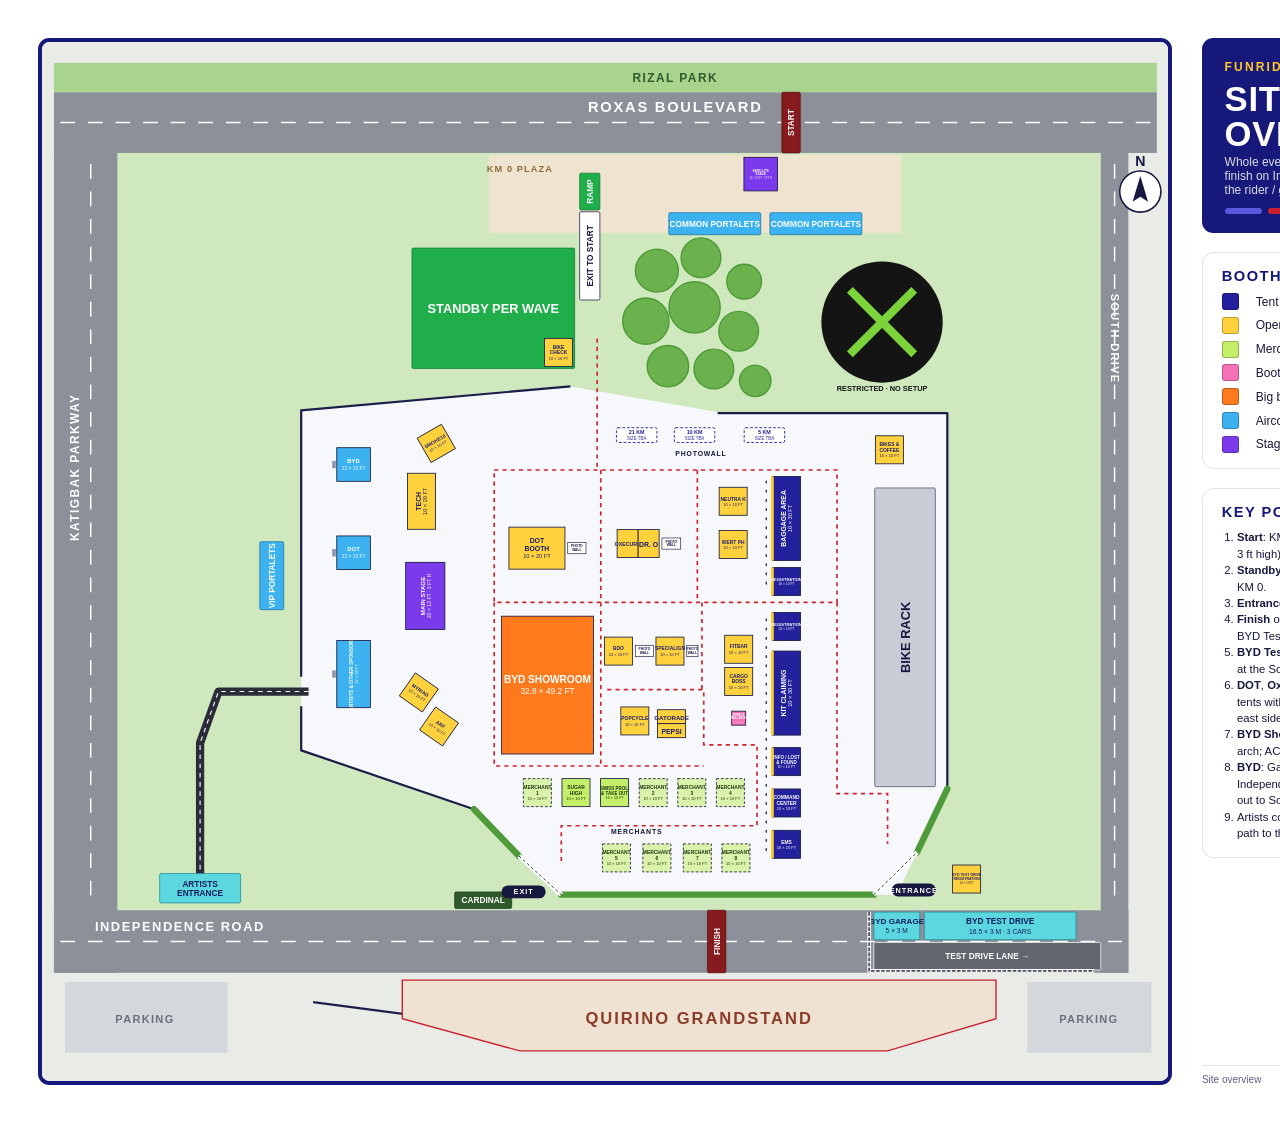
==== commit b57c52df: "new update nov 24" ====
--- a/tools/layout-plan.html
+++ b/tools/layout-plan.html
@@ -108,9 +108,8 @@
 <g><rect x="985" y="924" width="50" height="30" rx="1.5" fill="#5cd6df" stroke="#1d8b94" stroke-width="0.8" /><text fill="#132060" text-anchor="middle" dominant-baseline="central" font-family="'Arial Narrow','Bahnschrift',Arial,sans-serif"><tspan x="1010" y="934.07" font-size="8.80" font-weight="700">BYD GARAGE</tspan><tspan x="1010" y="943.93" font-size="7.22" font-weight="400">5 × 3 M</tspan></text></g>
 <g><rect x="985" y="957" width="247" height="30" rx="1.5" fill="#62676f" stroke="#ffffff" stroke-width="0.8" /><text fill="#ffffff" text-anchor="middle" dominant-baseline="central" font-family="'Arial Narrow','Bahnschrift',Arial,sans-serif"><tspan x="1108.5" y="972.00" font-size="9.00" font-weight="700">TEST DRIVE LANE  →</tspan></text></g>
 <polyline points="980,924 980,988 1225,988" fill="none" stroke="#ffffff" stroke-width="4"/><polyline points="980,924 980,988 1225,988" fill="none" stroke="#4a4e60" stroke-width="2" stroke-dasharray="4 1.5"/>
-<g><rect x="194" y="907" width="88" height="32" rx="1.5" fill="#5cd6df" stroke="#1d8b94" stroke-width="0.8" /><text fill="#132060" text-anchor="middle" dominant-baseline="central" font-family="'Arial Narrow','Bahnschrift',Arial,sans-serif"><tspan x="238" y="917.96" font-size="9.00" font-weight="700">ARTISTS</tspan><tspan x="238" y="928.04" font-size="9.00" font-weight="700">ENTRANCE</tspan></text></g>
-<g><rect x="529" y="926" width="62" height="18" rx="1.5" fill="#2f5b2c" stroke="#1c3a1a" stroke-width="0.8" /><text fill="#fff" text-anchor="middle" dominant-baseline="central" font-family="'Arial Narrow','Bahnschrift',Arial,sans-serif"><tspan x="560" y="935.00" font-size="9.00" font-weight="700">CARDINAL</tspan></text></g>
-<g><rect x="318" y="972" width="44" height="16" rx="1.5" fill="#23219c" stroke="#16187a" stroke-width="0.8" /><text fill="#fff" text-anchor="middle" dominant-baseline="central" font-family="'Arial Narrow','Bahnschrift',Arial,sans-serif"><tspan x="340" y="980.00" font-size="9.00" font-weight="700">21 KM</tspan></text></g>
+<g><rect x="208" y="882" width="88" height="32" rx="1.5" fill="#5cd6df" stroke="#1d8b94" stroke-width="0.8" /><text fill="#132060" text-anchor="middle" dominant-baseline="central" font-family="'Arial Narrow','Bahnschrift',Arial,sans-serif"><tspan x="252" y="892.96" font-size="9.00" font-weight="700">ARTISTS</tspan><tspan x="252" y="903.04" font-size="9.00" font-weight="700">ENTRANCE</tspan></text></g>
+<g><rect x="529" y="902" width="62" height="18" rx="1.5" fill="#2f5b2c" stroke="#1c3a1a" stroke-width="0.8" /><text fill="#fff" text-anchor="middle" dominant-baseline="central" font-family="'Arial Narrow','Bahnschrift',Arial,sans-serif"><tspan x="560" y="911.00" font-size="9.00" font-weight="700">CARDINAL</tspan></text></g>
 <g><rect x="885" y="32" width="20" height="66" rx="1.5" fill="#861a1d" stroke="#5c0f12" stroke-width="0.8" /><text transform="rotate(-90 895 65)" fill="#fff" text-anchor="middle" dominant-baseline="central" font-family="'Arial Narrow','Bahnschrift',Arial,sans-serif"><tspan x="895" y="65.00" font-size="9.00" font-weight="700">START</tspan></text></g>
 <g><rect x="804" y="922" width="20" height="68" rx="1.5" fill="#861a1d" stroke="#5c0f12" stroke-width="0.8" /><text transform="rotate(-90 814 956)" fill="#fff" text-anchor="middle" dominant-baseline="central" font-family="'Arial Narrow','Bahnschrift',Arial,sans-serif"><tspan x="814" y="956.00" font-size="9.00" font-weight="700">FINISH</tspan></text></g>
 <circle cx="994" cy="282" r="66" fill="#141414"/><path d="M959 247L1029 317M1029 247L959 317" stroke="#7bd23a" stroke-width="9"/>
@@ -152,7 +151,7 @@
 <g><rect x="874.76" y="745.01" width="30.48" height="30.48" fill="#23219c" stroke="#16183f" stroke-width=".9"/><line x1="874.76" y1="745.01" x2="874.76" y2="775.49" stroke="#ffc928" stroke-width="3"/><text fill="#ffffff" text-anchor="middle" dominant-baseline="central" font-family="'Arial Narrow','Bahnschrift',Arial,sans-serif"><tspan x="890" y="754.79" font-size="4.88" font-weight="700">INFO / LOST</tspan><tspan x="890" y="760.25" font-size="4.88" font-weight="700">&amp; FOUND</tspan><tspan x="890" y="765.71" font-size="4.00" font-weight="400">10 × 10 FT</tspan></text></g>
 <g><rect x="874.76" y="790.01" width="30.48" height="30.48" fill="#23219c" stroke="#16183f" stroke-width=".9"/><line x1="874.76" y1="790.01" x2="874.76" y2="820.49" stroke="#ffc928" stroke-width="3"/><text fill="#ffffff" text-anchor="middle" dominant-baseline="central" font-family="'Arial Narrow','Bahnschrift',Arial,sans-serif"><tspan x="890" y="799.24" font-size="5.36" font-weight="700">COMMAND</tspan><tspan x="890" y="805.25" font-size="5.36" font-weight="700">CENTER</tspan><tspan x="890" y="811.26" font-size="4.40" font-weight="400">10 × 10 FT</tspan></text></g>
 <g><rect x="874.76" y="835.01" width="30.48" height="30.48" fill="#23219c" stroke="#16183f" stroke-width=".9"/><line x1="874.76" y1="835.01" x2="874.76" y2="865.49" stroke="#ffc928" stroke-width="3"/><text fill="#ffffff" text-anchor="middle" dominant-baseline="central" font-family="'Arial Narrow','Bahnschrift',Arial,sans-serif"><tspan x="890" y="847.25" font-size="5.36" font-weight="700">EMS</tspan><tspan x="890" y="853.25" font-size="4.40" font-weight="400">10 × 10 FT</tspan></text></g>
-<g><rect x="632.76" y="306.76" width="30.48" height="30.48" fill="#ffd23d" stroke="#16183f" stroke-width=".9"/><text fill="#1b1d6e" text-anchor="middle" dominant-baseline="central" font-family="'Arial Narrow','Bahnschrift',Arial,sans-serif"><tspan x="648" y="315.99" font-size="5.36" font-weight="700">BIKE</tspan><tspan x="648" y="322.00" font-size="5.36" font-weight="700">CHECK</tspan><tspan x="648" y="328.01" font-size="4.40" font-weight="400">10 × 10 FT</tspan></text></g>
+<g><rect x="626.76" y="299.76" width="30.48" height="30.48" fill="#ffd23d" stroke="#16183f" stroke-width=".9"/><text fill="#1b1d6e" text-anchor="middle" dominant-baseline="central" font-family="'Arial Narrow','Bahnschrift',Arial,sans-serif"><tspan x="642" y="308.99" font-size="5.36" font-weight="700">BIKE</tspan><tspan x="642" y="315.00" font-size="5.36" font-weight="700">CHECK</tspan><tspan x="642" y="321.01" font-size="4.40" font-weight="400">10 × 10 FT</tspan></text></g>
 <g><rect x="986.76" y="405.76" width="30.48" height="30.48" fill="#ffd23d" stroke="#16183f" stroke-width=".9"/><text fill="#1b1d6e" text-anchor="middle" dominant-baseline="central" font-family="'Arial Narrow','Bahnschrift',Arial,sans-serif"><tspan x="1002" y="414.99" font-size="5.36" font-weight="700">BIKES &amp;</tspan><tspan x="1002" y="421.00" font-size="5.36" font-weight="700">COFFEE</tspan><tspan x="1002" y="427.01" font-size="4.40" font-weight="400">10 × 10 FT</tspan></text></g>
 <g transform="rotate(35 490 685)"><rect x="474.76" y="669.76" width="30.48" height="30.48" fill="#ffd23d" stroke="#16183f" stroke-width=".9"/><text fill="#1b1d6e" text-anchor="middle" dominant-baseline="central" font-family="'Arial Narrow','Bahnschrift',Arial,sans-serif"><tspan x="490" y="682.00" font-size="5.36" font-weight="700">MYRIAD</tspan><tspan x="490" y="688.00" font-size="4.40" font-weight="400">10 × 10 FT</tspan></text></g>
 <g transform="rotate(35 512 722)"><rect x="496.76" y="706.76" width="30.48" height="30.48" fill="#ffd23d" stroke="#16183f" stroke-width=".9"/><text fill="#1b1d6e" text-anchor="middle" dominant-baseline="central" font-family="'Arial Narrow','Bahnschrift',Arial,sans-serif"><tspan x="512" y="719.00" font-size="5.36" font-weight="700">ARF</tspan><tspan x="512" y="725.00" font-size="4.40" font-weight="400">10 × 10 FT</tspan></text></g>
